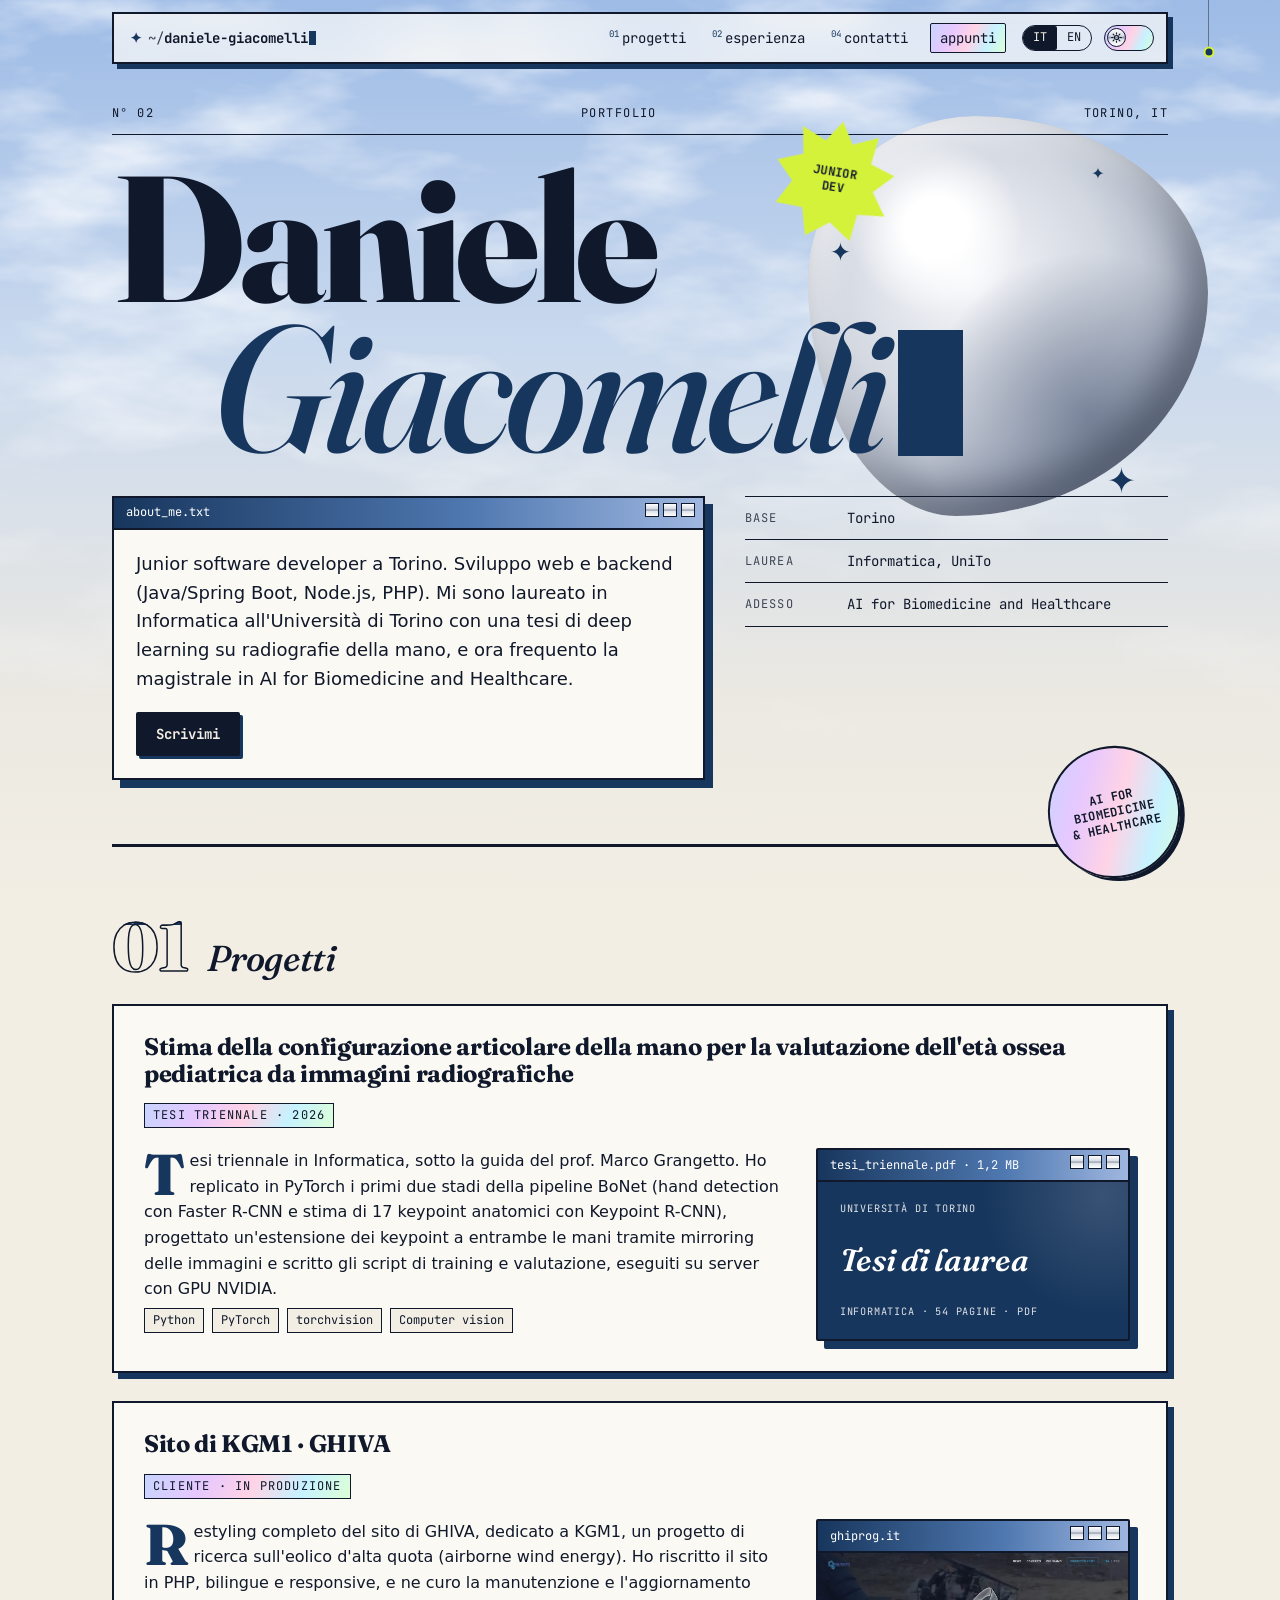
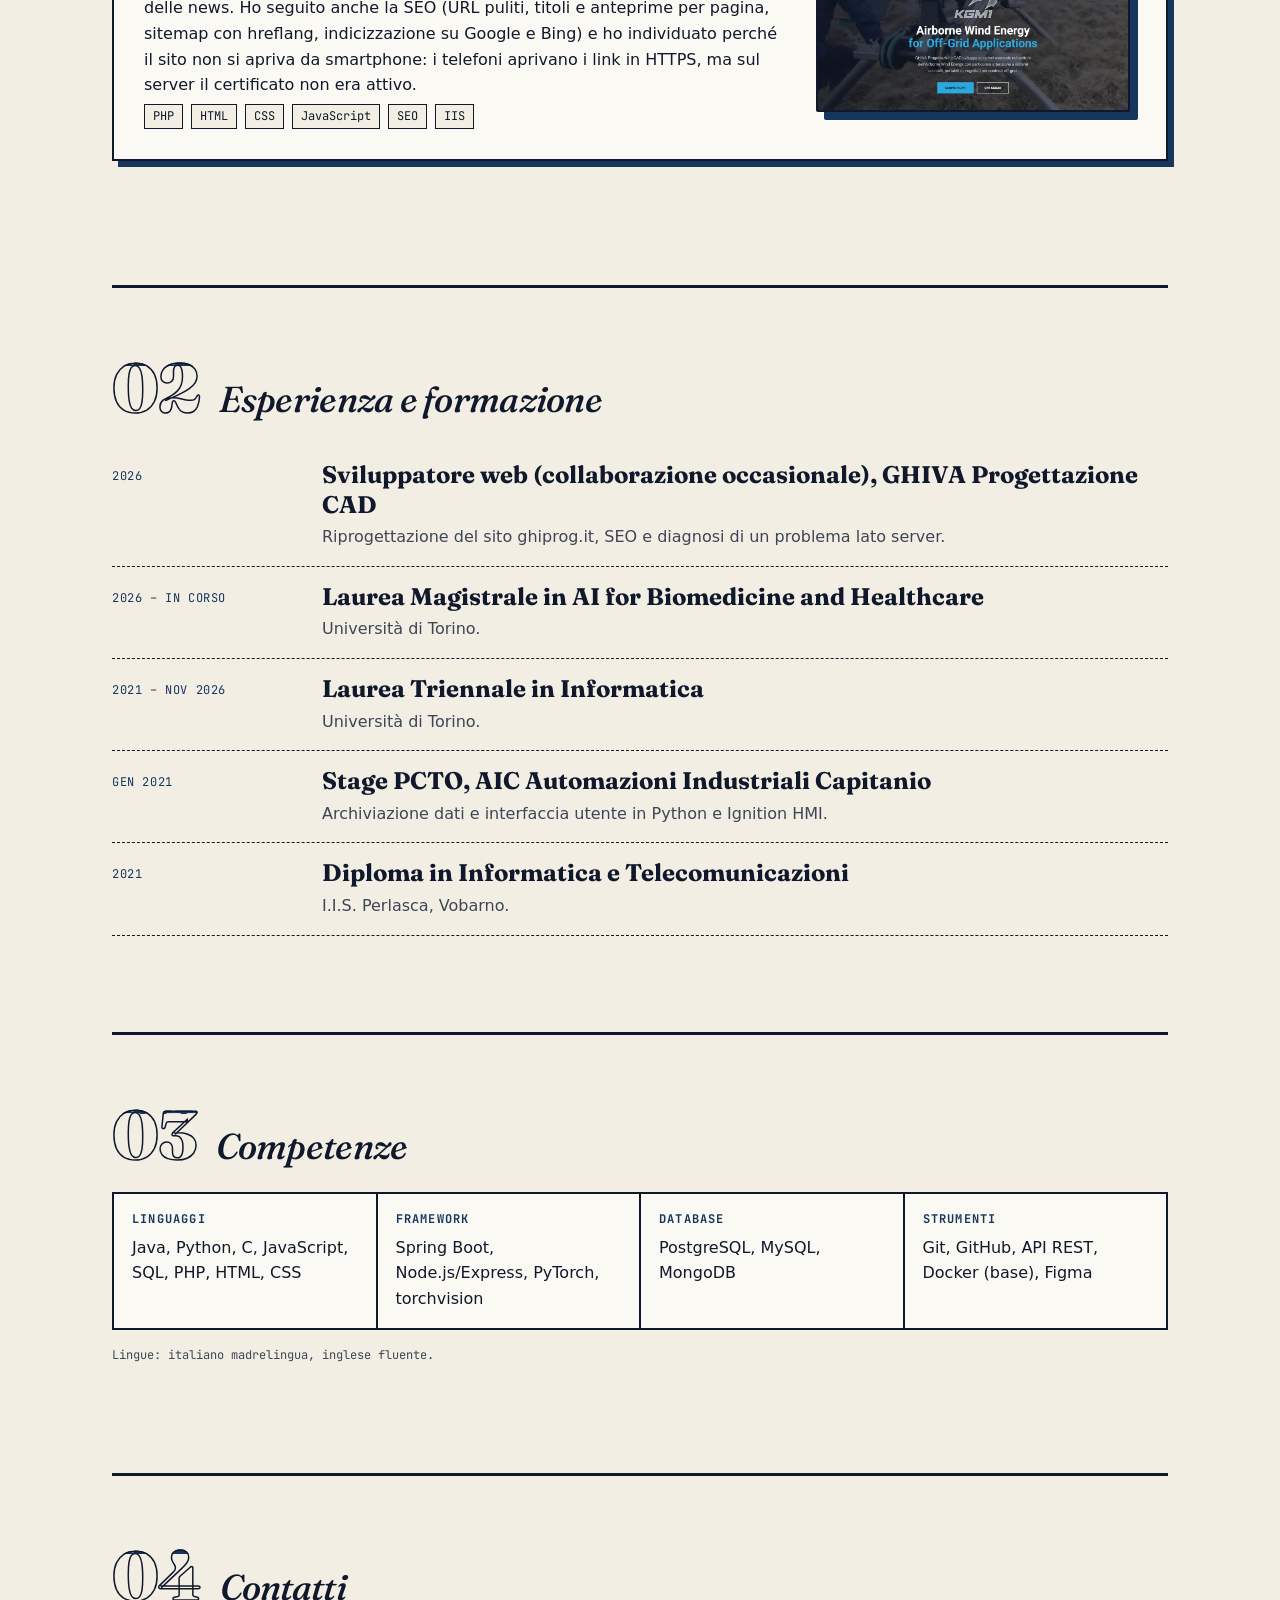
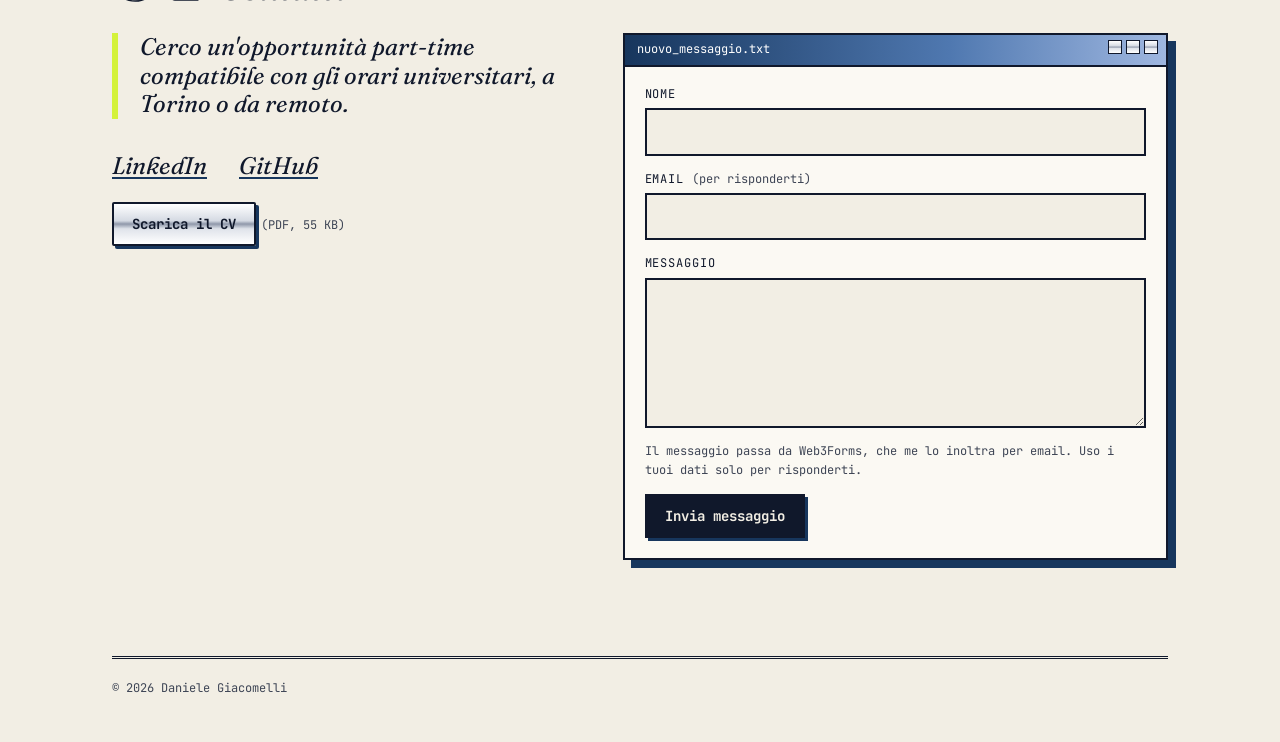
==== index.html @ 95b2bfbf "Calm the exam paper back down: one line explains the squares Drop the column headers, the count next" ====
<!DOCTYPE html>
<html lang="it">
<head>
  <meta charset="UTF-8">
  <meta name="viewport" content="width=device-width, initial-scale=1">
  <title>Daniele Giacomelli</title>
  <meta name="description" content="Portfolio di Daniele Giacomelli: junior software developer a Torino, studente di AI for Biomedicine and Healthcare all'Università di Torino.">
  <meta name="color-scheme" content="light dark">
  <script src="/tema.js?v=2026112407"></script>
  <!-- Verifica della proprietà su Google Search Console: da lasciare finché si usa Search Console -->
  <meta name="google-site-verification" content="Sz-fZYZvKG1hT5ex3x82Lrrq8qzTiOY3grnhByYHyf0">
  <link rel="canonical" href="https://daniele-giacomelli.github.io/">
  <link rel="alternate" hreflang="it" href="https://daniele-giacomelli.github.io/">
  <link rel="alternate" hreflang="en" href="https://daniele-giacomelli.github.io/en/">
  <link rel="alternate" hreflang="x-default" href="https://daniele-giacomelli.github.io/">
  <link rel="icon" href="/favicon.svg" type="image/svg+xml">

  <meta property="og:type" content="website">
  <meta property="og:locale" content="it_IT">
  <meta property="og:locale:alternate" content="en_US">
  <meta property="og:site_name" content="Daniele Giacomelli">
  <meta property="og:title" content="Daniele Giacomelli">
  <meta property="og:description" content="Junior software developer a Torino: sviluppo web e backend, magistrale in AI for Biomedicine and Healthcare.">
  <meta property="og:url" content="https://daniele-giacomelli.github.io/">
  <meta property="og:image" content="https://daniele-giacomelli.github.io/og-image.png">
  <meta property="og:image:width" content="1200">
  <meta property="og:image:height" content="630">
  <meta property="og:image:alt" content="Daniele Giacomelli: Torino, Informatica all'UniTo, AI for Biomedicine and Healthcare">
  <meta name="twitter:card" content="summary_large_image">

  <link rel="preload" href="/fonts/JetBrainsMono.woff2" as="font" type="font/woff2" crossorigin>
  <link rel="preload" href="/fonts/Fraunces.woff2" as="font" type="font/woff2" crossorigin>
  <link rel="preload" href="/fonts/Fraunces-Italic.woff2" as="font" type="font/woff2" crossorigin>
  <link rel="stylesheet" href="/style.css?v=2026112407">
</head>
<body>
  <a class="skip-link" href="#contenuto">Vai al contenuto</a>
  <header class="site-header">
    <nav aria-label="Navigazione principale">
      <a class="brand" href="/"><span class="brand-star" aria-hidden="true">✦</span><span><span class="dim">~/</span>daniele-giacomelli<span class="percorso" aria-hidden="true"></span></span></a>
      <ul class="nav-links">
        <li><a href="#progetti"><sup>01</sup>progetti</a></li>
        <li><a href="#esperienza"><sup>02</sup>esperienza</a></li>
        <li><a href="#contatti"><sup>04</sup>contatti</a></li>
        <li><a class="tab" href="/appunti/">appunti</a></li>
      </ul>
      <div class="nav-tools">
        <div class="lang-switch" role="group" aria-label="Lingua">
          <a href="/" aria-current="page" lang="it">IT</a>
          <a href="/en/" hreflang="en" lang="en" aria-label="English version">EN</a>
        </div>
        <button class="theme-toggle" type="button" aria-pressed="false"><span class="sr">Tema scuro</span><span class="knob" aria-hidden="true"></span></button>
      </div>
    </nav>
  </header>


  <main id="contenuto">
    <section class="hero cover">
      <p class="issue"><span>N° <span data-numero>01</span></span><span>Portfolio</span><span>Torino, IT</span></p>

      <div class="blob" aria-hidden="true"></div>
      <span class="spark" aria-hidden="true" style="top: 22%; right: 30%;">✦</span>
      <span class="spark" aria-hidden="true" style="top: 12%; right: 6%;">✦</span>
      <span class="spark" aria-hidden="true" style="top: 52%; right: 3%;">✦</span>
      <span class="sticker sticker-holo" aria-hidden="true">AI for<br>Biomedicine<br>&amp; Healthcare</span>
      <span class="sticker sticker-star" aria-hidden="true">junior<br>dev</span>

      <h1 class="name"><span class="first">Daniele</span><span class="last">Giacomelli<span class="caret" aria-hidden="true"><svg class="senso" viewBox="0 0 12 10"><path d="M2 9 0.5 5M6 8.5V3.5M10 9l1.5-4"/></svg></span></span></h1>

      <div class="cover-grid">
        <div class="window">
          <div class="window-bar" aria-hidden="true"><span>about_me.txt</span><span><i></i><i></i><i></i></span></div>
          <p class="lead">
            Junior software developer a Torino. Sviluppo web e backend (Java/Spring Boot,
            Node.js, PHP). Mi sono laureato in Informatica all'Università di Torino con una tesi
            di deep learning su radiografie della mano, e ora frequento la magistrale in
            AI for Biomedicine and Healthcare.
          </p>
          <p class="window-actions"><a class="btn" href="#contatti">Scrivimi</a></p>
        </div>
        <dl class="meta">
          <div><dt>base</dt><dd>Torino</dd></div>
          <div><dt>laurea</dt><dd>Informatica, UniTo</dd></div>
          <div><dt>adesso</dt><dd>AI for Biomedicine and Healthcare</dd></div>
        </dl>
      </div>
    </section>

    <section id="progetti">
      <h2>Progetti</h2>

      <article class="card progetto">
        <header class="card-head">
          <h3>Stima della configurazione articolare della mano per la valutazione dell'età ossea pediatrica da immagini radiografiche</h3>
          <p class="kicker">Tesi triennale · 2026</p>
        </header>
        <div class="card-text">
          <p class="body">
            Tesi triennale in Informatica, sotto la guida del prof. Marco Grangetto. Ho replicato in PyTorch i primi
            due stadi della pipeline BoNet (hand detection con Faster R-CNN e stima di 17 keypoint
            anatomici con Keypoint R-CNN), progettato un'estensione dei keypoint a entrambe le mani
            tramite mirroring delle immagini e scritto gli script di training e valutazione,
            eseguiti su server con GPU NVIDIA.
          </p>
          <ul class="tags" aria-label="Tecnologie">
            <li>Python</li><li>PyTorch</li><li>torchvision</li><li>Computer vision</li>
          </ul>
        </div>
        <a class="window shot" href="/tesi/Giacomelli_Daniele_tesi_triennale.pdf" target="_blank" rel="noopener" aria-label="Apri la tesi in PDF (1,2 MB) in una nuova scheda">
          <span class="window-bar" aria-hidden="true"><span>tesi_triennale.pdf · 1,2 MB</span><span><i></i><i></i><i></i></span></span>
          <span class="copertina" aria-hidden="true">
            <span class="cop-sopra">Università di Torino</span>
            <span class="cop-titolo">Tesi di laurea</span>
            <span class="cop-sotto">Informatica · 54 pagine · PDF</span>
          </span>
          <span class="azione" aria-hidden="true">Apri il PDF ↗</span>
        </a>
      </article>

      <article class="card progetto">
        <header class="card-head">
          <h3>Sito di KGM1 · GHIVA</h3>
          <p class="kicker">Cliente · in produzione</p>
        </header>
        <div class="card-text">
          <p class="body">
            Restyling completo del sito di GHIVA, dedicato a KGM1, un progetto di ricerca sull'eolico d'alta
            quota (airborne wind energy). Ho riscritto il sito in PHP, bilingue e responsive, e ne curo la
            manutenzione e l'aggiornamento delle news. Ho seguito anche la SEO (URL puliti, titoli e anteprime
            per pagina, sitemap con hreflang, indicizzazione su Google e Bing) e ho individuato perché il sito
            non si apriva da smartphone: i telefoni aprivano i link in HTTPS, ma sul server il certificato
            non era attivo.
          </p>
          <ul class="tags" aria-label="Tecnologie">
            <li>PHP</li><li>HTML</li><li>CSS</li><li>JavaScript</li><li>SEO</li><li>IIS</li>
          </ul>
        </div>
        <a class="window shot" href="https://ghiprog.it" target="_blank" rel="noopener" aria-label="Apri ghiprog.it in una nuova scheda">
          <span class="window-bar" aria-hidden="true"><span>ghiprog.it</span><span><i></i><i></i><i></i></span></span>
          <img src="/img/ghiprog.webp" width="1200" height="607" loading="lazy" decoding="async"
               alt="La home page di ghiprog.it: il progetto KGM1, «Airborne Wind Energy for Off-Grid Applications», su una foto del prototipo">
          <span class="azione" aria-hidden="true">Apri il sito ↗</span>
        </a>
      </article>
    </section>

    <section id="esperienza">
      <h2>Esperienza e formazione</h2>
      <ul class="timeline">
        <li>
          <span class="when">2026</span>
          <div>
            <strong>Sviluppatore web (collaborazione occasionale), GHIVA Progettazione CAD</strong>
            <p>Riprogettazione del sito ghiprog.it, SEO e diagnosi di un problema lato server.</p>
          </div>
        </li>
        <li>
          <span class="when">2026 – in corso</span>
          <div>
            <strong>Laurea Magistrale in AI for Biomedicine and Healthcare</strong>
            <p>Università di Torino.</p>
          </div>
        </li>
        <li>
          <span class="when">2021 – nov 2026</span>
          <div>
            <strong>Laurea Triennale in Informatica</strong>
            <p>Università di Torino.</p>
          </div>
        </li>
        <li>
          <span class="when">gen 2021</span>
          <div>
            <strong>Stage PCTO, AIC Automazioni Industriali Capitanio</strong>
            <p>Archiviazione dati e interfaccia utente in Python e Ignition HMI.</p>
          </div>
        </li>
        <li>
          <span class="when">2021</span>
          <div>
            <strong>Diploma in Informatica e Telecomunicazioni</strong>
            <p>I.I.S. Perlasca, Vobarno.</p>
          </div>
        </li>
      </ul>
    </section>

    <section id="competenze">
      <h2>Competenze</h2>
      <ul class="skills">
        <li><strong>Linguaggi</strong> Java, Python, C, JavaScript, SQL, PHP, HTML, CSS</li>
        <li><strong>Framework</strong> Spring Boot, Node.js/Express, PyTorch, torchvision</li>
        <li><strong>Database</strong> PostgreSQL, MySQL, MongoDB</li>
        <li><strong>Strumenti</strong> Git, GitHub, API REST, Docker (base), Figma</li>
      </ul>
      <p class="note">Lingue: italiano madrelingua, inglese fluente.</p>
    </section>

    <section id="contatti">
      <h2>Contatti</h2>
      <div class="contact-grid">
        <div>
          <p class="availability">
            Cerco un'opportunità part-time compatibile con gli orari universitari, a Torino o da remoto.
          </p>
          <ul class="links">
            <li><a href="https://www.linkedin.com/in/daniele-giacomelli">LinkedIn</a></li>
            <li><a href="https://github.com/daniele-giacomelli">GitHub</a></li>
            <li><a href="/CV_Daniele_Giacomelli.pdf" download>Scarica il CV</a> <span class="dim">(PDF, 55 KB)</span></li>
          </ul>
        </div>

        <!-- data-chiave: la chiave di accesso pubblica di Web3Forms (web3forms.com), pensata per stare nell'HTML -->
        <form class="window contact-form" data-chiave="1d98dc18-6049-4340-8c17-a0657fb7b2f4" novalidate aria-labelledby="modulo-titolo">
          <div class="window-bar"><span id="modulo-titolo">nuovo_messaggio.txt</span><span aria-hidden="true"><i></i><i></i><i></i></span></div>
          <div class="contact-fields">
            <div class="field">
              <label for="c-nome">Nome</label>
              <input id="c-nome" name="name" type="text" autocomplete="name" required maxlength="100" aria-describedby="c-nome-errore">
              <p class="field-error" id="c-nome-errore"></p>
            </div>
            <div class="field">
              <label for="c-email">Email <span class="dim">(per risponderti)</span></label>
              <input id="c-email" name="email" type="email" autocomplete="email" required maxlength="200" aria-describedby="c-email-errore">
              <p class="field-error" id="c-email-errore"></p>
            </div>
            <div class="field">
              <label for="c-messaggio">Messaggio</label>
              <textarea id="c-messaggio" name="message" rows="5" required minlength="10" maxlength="4000" aria-describedby="c-messaggio-errore"></textarea>
              <p class="field-error" id="c-messaggio-errore"></p>
            </div>
            <!-- Trappola per i bot: invisibile alle persone, i programmi automatici la spuntano -->
            <input class="trap" type="checkbox" name="botcheck" tabindex="-1" autocomplete="off" aria-hidden="true">
            <p class="note">Il messaggio passa da Web3Forms, che me lo inoltra per email. Uso i tuoi dati solo per risponderti.</p>
            <div class="contact-actions">
              <button class="btn" type="submit">Invia messaggio</button>
              <p class="form-status" role="status" aria-live="polite"></p>
            </div>
          </div>
        </form>
      </div>
    </section>
  </main>

  <footer class="site-footer">
    <p>© 2026 Daniele Giacomelli</p>
  </footer>

  <p class="secret" role="status" aria-live="polite" lang="en"></p>
  <div class="filo">
    <button class="ragno" type="button" aria-label="Ragnetto">
      <span class="ragno-senso" aria-hidden="true">???</span>
      <svg viewBox="0 0 28 28" aria-hidden="true">
        <g class="zampe">
          <path d="M11 12 7 6 4 9M10 13.5 4 10 1 14M10 15 4 17 1 21M11 16.5 7 22 4 26"/>
          <path d="M17 12 21 6 24 9M18 13.5 24 10 27 14M18 15 24 17 27 21M17 16.5 21 22 24 26"/>
        </g>
        <circle class="corpo" cx="14" cy="14" r="4.5"/>
      </svg>
    </button>
  </div>

  <script src="/script.js?v=2026112407"></script>
</body>
</html>
---- style.css ----
/* Font ospitati nel repo (licenze in fonts/): JetBrains Mono per i dettagli "da codice",
   Fraunces per i titoli da rivista (tratti pieni, leggibile anche in corsivo e nei titoli piccoli).
   File variabili, sottoinsieme latino */
@font-face {
  font-family: "JetBrains Mono";
  src: url("/fonts/JetBrainsMono.woff2") format("woff2");
  font-weight: 100 800;
  font-style: normal;
  font-display: swap;
}
@font-face {
  font-family: "Fraunces";
  src: url("/fonts/Fraunces.woff2") format("woff2");
  font-weight: 100 900;
  font-style: normal;
  font-display: swap;
}
@font-face {
  font-family: "Fraunces";
  src: url("/fonts/Fraunces-Italic.woff2") format("woff2");
  font-weight: 100 900;
  font-style: italic;
  font-display: swap;
}

:root {
  --bg: #f2eee4;            /* carta */
  --fg: #10182b;            /* inchiostro blu-nero */
  --muted: #3e4555;         /* almeno 4,5:1 anche sul punto più blu del cielo */
  --line: rgba(16, 24, 43, 0.18);
  --accent: #17365d;        /* lo stesso blu del CV */
  --accent-soft: color-mix(in srgb, var(--accent) 14%, transparent);
  --hot: #d4f23a;           /* lime Y2K, solo per gli evidenziatori */
  --chip: #e8e3d6;
  --card: #fbf9f3;
  --ok: #1e7a45;
  --ok-soft: #e3f1e7;
  --bad: #b3392f;
  --bad-soft: #f7e3df;
  --holo: linear-gradient(115deg, #c8d4ff, #e6c8ff 28%, #ffd3e6 52%, #c6f2ff 76%, #dcffd6);
  --chrome: linear-gradient(180deg, #ffffff 0%, #d5dae3 42%, #8f98aa 50%, #dfe3ea 62%, #ffffff 100%);
  /* Ombre piene, pulsanti principali e pulsante del CV: nel tema scuro diventano scuri (vedi sotto) */
  --ombra: var(--accent);
  /* Bordi e barre delle finestre: di giorno inchiostro e blu del CV, di notte più morbidi */
  --bordo: var(--fg);
  --barra: linear-gradient(90deg, var(--accent), #4f78b0 60%, #9fb7e0);
  --evidenziatore: color-mix(in srgb, var(--hot) 70%, transparent);
  --shadow: 6px 6px 0 var(--ombra);
  --pulsante: var(--fg);
  --su-pulsante: var(--bg);
  --oggetto: var(--chrome);
  --su-oggetto: #10182b;
  --on-holo: #10182b;       /* testo sopra olografico e lime: sempre scuro */
  --icona-sole: url("data:image/svg+xml,%3Csvg xmlns='http://www.w3.org/2000/svg' viewBox='0 0 24 24' fill='none' stroke='%23000' stroke-width='2.4' stroke-linecap='round'%3E%3Ccircle cx='12' cy='12' r='4.5'/%3E%3Cpath d='M12 1.5v3M12 19.5v3M1.5 12h3M19.5 12h3M4.6 4.6l2.1 2.1M17.3 17.3l2.1 2.1M4.6 19.4l2.1-2.1M17.3 6.7l2.1-2.1'/%3E%3C/svg%3E");
  --icona-luna: url("data:image/svg+xml,%3Csvg xmlns='http://www.w3.org/2000/svg' viewBox='0 0 24 24'%3E%3Cpath d='M20.5 14.8A8.8 8.8 0 0 1 9.2 3.5a8.8 8.8 0 1 0 11.3 11.3z'/%3E%3C/svg%3E");
  /* Cromo chiaro: il nome navy deve restare leggibile anche dove passa sopra la goccia */
  --blob-bg:
    radial-gradient(circle at 32% 28%, #ffffff 0 8%, transparent 22%),
    radial-gradient(circle at 70% 75%, #7d889e 0, transparent 40%),
    radial-gradient(circle at 40% 40%, #f6f7fa, #d3d8e1 40%, #a3acbd 70%, #75809a 95%);
  --blob-shadow: inset -18px -24px 40px rgba(16, 24, 43, 0.45), inset 14px 16px 30px rgba(255, 255, 255, 0.7);
  /* Cielo in due strati: il fondo sfumato resta fermo, sopra scorrono le nuvole.
     Le nuvole sono rumore SVG "cucibile" (stitchTiles): i riquadri da 1400px si attaccano senza taglio */
  --cielo-fondo: linear-gradient(180deg, #9dbbe6 0%, #c9d9ee 38%, #ece9e2 78%, #f2eee4 100%);
  --nuvole: url("data:image/svg+xml,%3Csvg xmlns='http://www.w3.org/2000/svg' width='1400' height='800'%3E%3Cfilter id='c' x='0' y='0' width='100%25' height='100%25' filterUnits='userSpaceOnUse'%3E%3CfeTurbulence type='fractalNoise' baseFrequency='.0045 .011' numOctaves='5' seed='7' stitchTiles='stitch'/%3E%3CfeColorMatrix values='0 0 0 0 1 0 0 0 0 1 0 0 0 0 1 2.2 0 0 0 -1.05'/%3E%3C/filter%3E%3Crect width='100%25' height='100%25' filter='url(%23c)'/%3E%3C/svg%3E") 0 0 / 1400px 800px repeat-x;
  color-scheme: light;
  --sans: system-ui, -apple-system, "Segoe UI", Roboto, sans-serif;
  --serif: "Fraunces", Georgia, "Times New Roman", serif;
  --mono: "JetBrains Mono", ui-monospace, "Cascadia Code", "SF Mono", Menlo, Consolas, monospace;
  --wide: 1120px;
  /* Scala tipografica: sei livelli, più il nome e i titoli di copertina */
  --t-1: 0.75rem;   /* 12px: etichette, date, tag, note */
  --t-2: 0.875rem;  /* 14px: menu, dettagli secondari */
  --t-3: 1rem;      /* 16px: testo */
  --t-4: 1.125rem;  /* 18px: introduzione */
  --t-5: 1.5rem;    /* 24px: titoli piccoli */
  --t-6: clamp(1.75rem, 3vw, 2.25rem); /* 28-36px: titoli di sezione e dei progetti */
}

* { box-sizing: border-box; }

html { scroll-behavior: smooth; }
@media (prefers-reduced-motion: reduce) {
  html { scroll-behavior: auto; }
}

/* Le sezioni non finiscono sotto l'header sticky quando si segue un'ancora */
section[id] { scroll-margin-top: 92px; }

body {
  margin: 0;
  background: var(--bg);
  color: var(--fg);
  font-family: var(--sans);
  line-height: 1.6;
}
/* Sfondo: un cielo fisso dietro a tutto. Il fondo sta su html, le nuvole (o le stelle) su body
   e scorrono piano da destra a sinistra; con lo spostamento di un riquadro intero il giro è continuo */
html::before,
body::before {
  content: "";
  position: fixed;
  top: 0;
  left: 0;
  height: 100%;
  pointer-events: none;
}
html::before { z-index: -2; width: 100%; background: var(--cielo-fondo); }
body::before {
  z-index: -1;
  width: calc(100% + 1400px);
  background: var(--nuvole);
  -webkit-mask-image: linear-gradient(180deg, #000 280px, transparent 780px);
  mask-image: linear-gradient(180deg, #000 280px, transparent 780px);
  animation: vento 180s linear infinite;
  will-change: transform;
}
@keyframes vento { to { transform: translateX(-1400px); } }


/* La goccia e gli adesivi possono sporgere dal bordo: niente scroll orizzontale */
html, body { overflow-x: clip; }

::selection { background: var(--hot); color: var(--on-holo); }
/* Anche le parti che il browser disegna da sé seguono la palette */
html { scrollbar-color: var(--accent) transparent; }
input, textarea { caret-color: var(--accent); }

a {
  color: inherit;
  text-decoration: underline;
  text-decoration-color: var(--accent);
  text-decoration-thickness: 1.5px;
  text-underline-offset: 3px;
  border-radius: 2px;
}

:focus-visible {
  outline: 2px solid var(--accent);
  outline-offset: 3px;
  border-radius: 3px;
}

.skip-link {
  position: absolute;
  left: 12px;
  top: -48px;
  z-index: 60;
  background: var(--card);
  border: 2px solid var(--bordo);
  padding: 8px 12px;
}
.skip-link:focus { top: 12px; }

/* ---------- Testata: una barra di vetro smerigliato sospesa sul cielo,
   con lo stesso bordo netto e l'ombra piena della finestra e delle schede ---------- */
.site-header {
  position: sticky;
  top: 12px;
  z-index: 40;
  margin: 12px 0;
  padding: 0 32px;
}

main,
.site-footer {
  max-width: var(--wide);
  margin: 0 auto;
  padding-left: 32px;
  padding-right: 32px;
}

.site-header nav {
  max-width: calc(var(--wide) - 64px);
  margin: 0 auto;
  display: flex;
  align-items: center;
  justify-content: space-between;
  gap: 16px;
  padding: 9px 12px 9px 16px;
  background: color-mix(in srgb, var(--card) 72%, transparent);
  -webkit-backdrop-filter: blur(14px) saturate(1.4);
  backdrop-filter: blur(14px) saturate(1.4);
  border: 2px solid var(--bordo);
  box-shadow: 5px 5px 0 var(--ombra);
  font-family: var(--mono);
  font-size: var(--t-2);
}

.brand { display: inline-flex; align-items: baseline; gap: 6px; font-weight: 700; text-decoration: none; white-space: nowrap; }

/* Sotto i 980px le voci del menu non stanno accanto al nome (col percorso della sezione): vanno su una seconda riga */
@media (max-width: 980px) {
  .site-header nav { flex-wrap: wrap; row-gap: 8px; }
  .nav-tools { order: 2; margin-left: auto; }
  .nav-links { order: 3; width: 100%; margin: 0; flex-wrap: wrap; }
}
.brand:hover { background: none; }
.brand-star { display: inline-block; color: var(--accent); transition: transform 0.6s; }
.brand:hover .brand-star { transform: rotate(180deg) scale(1.3); }
.dim { color: var(--muted); font-weight: 400; }
.sr { position: absolute; width: 1px; height: 1px; overflow: hidden; clip: rect(0 0 0 0); white-space: nowrap; }

/* Voci del menu come un indice: numero della sezione in apice, evidenziatore lime */
.nav-links {
  display: flex;
  align-items: center;
  gap: 6px 18px;
  margin: 0 0 0 auto;
  padding: 0;
  list-style: none;
}
.nav-links a {
  display: inline-block;
  padding: 4px 4px; /* almeno 24px di altezza: bersaglio comodo anche al tocco */
  text-decoration: none;
}
.nav-links sup { margin-right: 3px; font-size: 0.65em; color: var(--accent); }
/* Gli appunti sono un'altra area: etichetta olografica (l'olografico è il colore delle etichette) */
.nav-links a.tab {
  display: inline-block;
  padding: 3px 9px;
  border: 1.5px solid var(--bordo);
  background: var(--holo);
  color: var(--on-holo);
}

.nav-tools { display: flex; align-items: center; gap: 12px; }

/* Lingua: pillola a due posizioni */
.lang-switch { display: inline-flex; border: 1.5px solid var(--bordo); border-radius: 999px; overflow: hidden; }
.lang-switch a { padding: 4px 10px; text-decoration: none; font-size: var(--t-1); line-height: 1.3; }
.lang-switch a[aria-current] { background: var(--fg); color: var(--bg); }
/* Negli appunti la lingua si cambia sulla stessa pagina: pulsanti invece di link */
.lang-switch button { padding: 4px 10px; border: 0; color: inherit; font: inherit; font-size: var(--t-1); line-height: 1.3; cursor: pointer; }
.lang-switch button[aria-pressed="true"] { background: var(--fg); color: var(--bg); }

/* Interruttore del tema: binario olografico, manopola cromata con sole o luna */
.theme-toggle {
  position: relative;
  flex: none;
  width: 50px;
  height: 26px;
  padding: 0;
  border: 1.5px solid var(--bordo);
  border-radius: 999px;
  background: var(--holo);
  cursor: pointer;
}
.theme-toggle .knob {
  position: absolute;
  top: 2px;
  left: 2px;
  width: 19px;
  height: 19px;
  display: grid;
  place-items: center;
  border: 1.5px solid #10182b;
  border-radius: 50%;
  background: var(--chrome);
  color: #10182b;
  font-size: 11px;
  line-height: 1;
  transition: transform 0.25s;
}
/* Sole e luna disegnati in SVG (non caratteri di testo), con lo stesso tratto */
.theme-toggle .knob::after {
  content: "";
  width: 11px;
  height: 11px;
  background: #10182b;
  -webkit-mask: var(--icona-sole) center / contain no-repeat;
  mask: var(--icona-sole) center / contain no-repeat;
}
.theme-toggle[aria-pressed="true"] { background: #17365d; }
.theme-toggle[aria-pressed="true"] .knob { transform: translateX(24px); }
.theme-toggle[aria-pressed="true"] .knob::after {
  -webkit-mask-image: var(--icona-luna);
  mask-image: var(--icona-luna);
}


/* ---------- Copertina ---------- */
.hero { position: relative; padding: 72px 0 40px; }
.cover { padding-top: 28px; isolation: isolate; }

.issue {
  display: flex;
  flex-wrap: wrap;
  justify-content: space-between;
  gap: 8px 24px;
  margin: 0 0 28px;
  padding-bottom: 10px;
  border-bottom: 1px solid var(--bordo);
  font-family: var(--mono);
  font-size: var(--t-1);
  text-transform: uppercase;
  letter-spacing: 0.12em;
}

.hero h1 { margin: 0 0 32px; }
.name {
  position: relative;
  z-index: 2;
  font-family: var(--serif);
  font-optical-sizing: auto;
  font-size: clamp(3rem, 14vw, 11.5rem);
  line-height: 0.84;
  letter-spacing: -0.035em;
  font-weight: 800;
}
.name .first, .name .last { display: block; }
.name .last {
  white-space: nowrap; /* il cursore resta attaccato al nome */
  font-style: italic;
  font-weight: 500;
  padding-left: 0.55em;
  color: var(--accent);
}

/* Goccia di metallo liquido che cambia forma dietro al nome */
.blob {
  position: absolute;
  z-index: -1;
  top: 40px;
  right: -40px;
  width: min(36vw, 400px);
  aspect-ratio: 1;
  background: var(--blob-bg);
  border-radius: 42% 58% 63% 37% / 41% 44% 56% 59%;
  box-shadow: var(--blob-shadow);
  animation: liquido 14s ease-in-out infinite alternate;
}
@keyframes liquido {
  33% { border-radius: 63% 37% 45% 55% / 55% 62% 38% 45%; transform: rotate(18deg) translateY(10px); }
  66% { border-radius: 38% 62% 30% 70% / 60% 35% 65% 40%; transform: rotate(-8deg) translateY(-14px); }
  100% { border-radius: 55% 45% 58% 42% / 35% 55% 45% 65%; transform: rotate(12deg); }
}

/* Stelline: decorazione ferma */
.spark {
  position: absolute;
  z-index: 3;
  color: var(--accent);
  font-size: 1.6rem;
  line-height: 1;
}
.spark:nth-of-type(2) { font-size: 1rem; }
.spark:nth-of-type(3) { font-size: 2.2rem; }

/* Adesivi: uno olografico rotondo, uno a stella lime */
.sticker {
  position: absolute;
  z-index: 4;
  display: grid;
  place-items: center;
  text-align: center;
  font-family: var(--mono);
  font-weight: 700;
  font-size: var(--t-1);
  line-height: 1.25;
  text-transform: uppercase;
  letter-spacing: 0.04em;
  color: var(--fg);
  pointer-events: none;
}
.sticker-holo {
  width: 132px;
  height: 132px;
  border-radius: 50%;
  background: var(--holo);
  border: 2px solid var(--bordo);
  box-shadow: 4px 4px 0 var(--fg);
  transform: rotate(-12deg);
  right: -12px;
  bottom: -58px;
}
.sticker-star {
  width: 118px;
  height: 118px;
  background: var(--hot);
  clip-path: polygon(50% 0, 61% 18%, 82% 9%, 79% 32%, 100% 39%, 84% 55%, 97% 74%, 74% 76%, 71% 99%, 52% 86%, 33% 100%, 27% 77%, 4% 76%, 15% 56%, 0 40%, 21% 32%, 17% 9%, 38% 18%);
  transform: rotate(9deg);
  top: 6%;
  right: 26%;
}

/* Didascalie e finestra "about" sotto il nome */
.cover-grid {
  display: grid;
  grid-template-columns: 7fr 5fr;
  gap: 40px;
  align-items: start;
}

.meta {
  display: flex;
  flex-wrap: wrap;
  gap: 12px 40px;
  margin: 0 0 32px;
  padding: 14px 0;
  border-top: 1px solid var(--bordo);
  border-bottom: 1px solid var(--bordo);
  font-family: var(--mono);
  font-size: var(--t-2);
}
.cover .meta { flex-direction: column; gap: 0; margin: 0; padding: 0; border-bottom: 0; }
.cover .meta div { display: grid; grid-template-columns: 90px 1fr; gap: 12px; padding: 10px 0; border-bottom: 1px solid var(--bordo); }
.meta dt { color: var(--muted); font-size: var(--t-1); }
.cover .meta dt { text-transform: uppercase; letter-spacing: 0.1em; padding-top: 2px; }
.meta dd { margin: 0; }

.lead { font-size: var(--t-4); color: var(--muted); margin: 0; max-width: 62ch; }

/* Finestra di sistema anni 2000 */
.window {
  position: relative;
  z-index: 4;
  background: var(--card);
  border: 2px solid var(--bordo);
  box-shadow: 8px 8px 0 var(--ombra);
}
.window-bar {
  display: flex;
  justify-content: space-between;
  align-items: center;
  padding: 5px 8px 5px 12px;
  background: var(--barra);
  color: #fff;
  font-family: var(--mono);
  font-size: var(--t-1);
  border-bottom: 2px solid var(--bordo);
}
.window-bar i {
  display: inline-block;
  width: 14px;
  height: 14px;
  margin-left: 4px;
  background: var(--chrome);
  border: 1px solid var(--bordo);
}
.window .lead { padding: 20px 22px 4px; color: var(--fg); font-size: var(--t-4); }

/* L'azione principale del primo schermo: scrivermi */
.window-actions { margin: 0; padding: 14px 22px 22px; }
a.btn { display: inline-block; text-decoration: none; }

/* ---------- Sezioni come pagine di rivista ---------- */
main { counter-reset: sezione; }
section { padding: 72px 0; }
main > section[id] { border-top: 3px solid var(--bordo); margin-top: 24px; }
h2 {
  counter-increment: sezione;
  display: flex;
  align-items: baseline;
  gap: 18px;
  font-family: var(--serif);
  font-optical-sizing: auto;
  font-style: italic;
  font-weight: 500;
  font-size: var(--t-6);
  letter-spacing: -0.02em;
  line-height: 1;
  margin: 0 0 28px;
}
h2::before {
  content: counter(sezione, decimal-leading-zero);
  font-style: normal;
  font-weight: 800;
  font-size: 1.9em;
  line-height: 0.8;
  color: transparent;
  -webkit-text-stroke: 1.5px var(--fg);
  /* Il numero della sezione in cui si è si riempie come un liquido: sale dal basso con una cresta
     di onde che scorre, e si svuota quando si passa a un'altra sezione (classe messa da script.js) */
  --livello: 0;
  --pieno: calc(var(--livello) * 0.89em - 0.09em);
  background-image:
    radial-gradient(ellipse 50% 100% at 50% 100%, var(--accent) 96%, transparent 100%),
    linear-gradient(var(--accent), var(--accent));
  background-repeat: repeat-x, no-repeat;
  background-size: 0.3em 0.09em, 100% max(0em, var(--pieno));
  background-position-x: 0, 0;
  background-position-y: bottom var(--pieno), bottom;
  -webkit-background-clip: text;
  background-clip: text;
  transition: --livello 1.2s cubic-bezier(0.5, 0, 0.2, 1);
}
section.attuale > h2::before {
  --livello: 1;
  animation: onda 0.4s linear 3;
}
@keyframes onda { to { background-position-x: 0.3em, 0; } }
@property --livello { syntax: "<number>"; inherits: false; initial-value: 0; }

/* Il percorso della sezione dopo il nome in alto, con il cursore mentre si scrive */
.percorso { color: var(--accent); }
.percorso.scrive::after {
  content: "";
  display: inline-block;
  width: 0.5em;
  height: 1em;
  margin-left: 1px;
  vertical-align: -0.15em;
  background: currentColor;
}

/* Progetti come articoli */
.card {
  position: relative;
  padding: 28px 30px 24px;
  margin: 0 0 36px;
  background: var(--card);
  border: 2px solid var(--bordo);
  box-shadow: var(--shadow);
}
.kicker {
  display: inline-block;
  margin: 0 0 14px;
  padding: 2px 8px;
  background: var(--holo);
  border: 1px solid var(--bordo);
  font-family: var(--mono);
  font-size: var(--t-1);
  text-transform: uppercase;
  letter-spacing: 0.1em;
}
.card h3 {
  margin: 0 0 10px;
  font-family: var(--serif);
  font-optical-sizing: auto;
  font-size: var(--t-5);
  font-weight: 700;
  line-height: 1.1;
  letter-spacing: -0.015em;
}
.card p { margin: 6px 0; }
/* Una colonna sola: i paragrafi sono brevi e spezzarli in due fa saltare la lettura a metà frase */
.card .body { max-width: 68ch; }

/* Ogni progetto: titolo ed etichetta a tutta larghezza, sotto la descrizione a sinistra
   e l'anteprima a destra, sempre della stessa misura. Testo e anteprima partono dalla stessa riga:
   centrati, con una descrizione corta il testo si staccherebbe dall'etichetta */
.card.progetto {
  display: grid;
  grid-template-columns: minmax(0, 1fr) 320px;
  grid-template-areas: "testa testa" "testo anteprima";
  column-gap: 36px;
  align-items: start;
  margin-bottom: 28px;
}
.progetto .card-head { grid-area: testa; margin-bottom: 8px; }
.progetto .card-text { grid-area: testo; }
.progetto .window.shot { grid-area: anteprima; margin: 6px 6px 6px 0; }
.progetto .tags { margin-top: 4px; }
.window.shot {
  position: relative;
  display: block;
  margin-top: 4px;
  text-decoration: none;
}
.window.shot img, .copertina { display: block; width: 100%; height: auto; aspect-ratio: 1200 / 607; }

/* Copertina della tesi disegnata: blu del CV, titolo in Fraunces. Le misure seguono la larghezza della finestra */
.window.shot { container-type: inline-size; }
.copertina {
  display: flex;
  flex-direction: column;
  justify-content: space-between;
  gap: 3cqi;
  padding: 6cqi 7cqi;
  background:
    radial-gradient(circle at 92% 8%, rgb(255 255 255 / 0.14), transparent 38%),
    #17365d;
  color: #fff;
}
.copertina .cop-sopra, .copertina .cop-sotto {
  font-family: var(--mono);
  font-size: max(9px, 3.3cqi);
  letter-spacing: 0.08em;
  text-transform: uppercase;
  opacity: 0.85;
}
.copertina .cop-titolo {
  font-family: var(--serif);
  font-optical-sizing: auto;
  font-size: 10cqi;
  font-style: italic;
  font-weight: 600;
  line-height: 1;
  letter-spacing: -0.01em;
}

/* Cosa succede cliccando l'anteprima: compare al passaggio del mouse o col Tab.
   Sugli schermi touch, dove il passaggio non c'è, resta sempre visibile */
.azione {
  position: absolute;
  right: -12px;
  bottom: -14px;
  z-index: 1;
  padding: 3px 9px;
  background: var(--holo);
  color: var(--on-holo);
  border: 1.5px solid var(--bordo);
  box-shadow: 3px 3px 0 var(--fg);
  font-family: var(--mono);
  font-size: var(--t-1);
  font-weight: 700;
  opacity: 0;
  transform: translateY(4px);
  transition: opacity 0.15s, transform 0.15s;
  pointer-events: none;
}
.window.shot:hover .azione,
.window.shot:focus-visible .azione { opacity: 1; transform: none; }
@media (hover: none) {
  .azione { opacity: 1; transform: none; }
}



.card .body::first-letter {
  float: left;
  margin: 0.06em 0.08em 0 0;
  font-family: var(--serif);
  font-weight: 800;
  font-size: 3.6em;
  line-height: 0.8;
  color: var(--accent);
}

/* Tecnologie come adesivi */
.tags {
  display: flex;
  flex-wrap: wrap;
  gap: 8px;
  list-style: none;
  margin: 16px 0 6px;
  padding: 0;
}
.tags li {
  font-family: var(--mono);
  font-size: var(--t-1);
  background: var(--bg);
  border: 1.5px solid var(--bordo);
  padding: 2px 8px;
}

/* Esperienza come indice di rivista */
.timeline { list-style: none; padding: 0; margin: 0; }
.timeline li {
  display: grid;
  grid-template-columns: 190px 1fr;
  gap: 20px;
  padding: 16px 0;
  border-bottom: 1px dashed var(--fg);
}
.timeline .when {
  font-family: var(--mono);
  color: var(--accent);
  font-size: var(--t-1);
  text-transform: uppercase;
  letter-spacing: 0.05em;
  padding-top: 6px;
}
.timeline strong { font-family: var(--serif); font-optical-sizing: auto; font-size: var(--t-5); line-height: 1.2; }
.timeline p { margin: 4px 0 0; color: var(--muted); }

/* Competenze come annunci */
.skills {
  list-style: none;
  padding: 0;
  margin: 8px 0 16px;
  display: grid;
  grid-template-columns: repeat(auto-fit, minmax(240px, 1fr));
  border-top: 2px solid var(--bordo);
  border-left: 2px solid var(--bordo);
}
.skills li {
  padding: 16px 18px;
  border-right: 2px solid var(--bordo);
  border-bottom: 2px solid var(--bordo);
  background: var(--card);
}
.skills strong {
  display: block;
  margin-bottom: 6px;
  font-family: var(--mono);
  font-size: var(--t-1);
  text-transform: uppercase;
  letter-spacing: 0.1em;
  color: var(--accent);
  font-weight: 700;
}
.note { font-family: var(--mono); font-size: var(--t-1); color: var(--muted); }

/* Contatti: citazione in evidenza e link grandi */
.availability {
  margin: 0 0 28px;
  padding-left: 22px;
  border-left: 6px solid var(--hot);
  font-family: var(--serif);
  font-optical-sizing: auto;
  font-style: italic;
  font-size: var(--t-5);
  line-height: 1.2;
  max-width: 30ch;
}

.links { list-style: none; padding: 0; margin: 16px 0 0; display: flex; flex-wrap: wrap; align-items: center; gap: 16px 32px; }
.links a { font-family: var(--serif); font-style: italic; font-size: var(--t-5); }
.links .dim { font-family: var(--mono); font-size: var(--t-1); }
/* Il CV è un pulsante secondario: stesso rettangolo dei pulsanti, in cromo (il cromo è il colore degli oggetti) */
.links a[download] {
  display: inline-block;
  padding: 9px 18px;
  background: var(--oggetto);
  border: 2px solid var(--bordo);
  font-family: var(--mono);
  font-style: normal;
  font-size: var(--t-2);
  font-weight: 700;
  text-decoration: none;
  color: var(--su-oggetto);
}

/* ---------- Contatti: a sinistra disponibilità e link, a destra il modulo come finestra ---------- */
.contact-grid {
  display: grid;
  grid-template-columns: 5fr 6fr;
  gap: 40px 56px;
  align-items: start;
}
.contact-fields { display: grid; gap: 14px; padding: 18px 20px 20px; }
.field { display: grid; gap: 4px; }
.field label {
  font-family: var(--mono);
  font-size: var(--t-1);
  text-transform: uppercase;
  letter-spacing: 0.08em;
}
.field label .dim { text-transform: none; letter-spacing: 0; }
.field input,
.field textarea {
  width: 100%;
  padding: 9px 11px;
  font: inherit;
  color: var(--fg);
  background: var(--bg);
  border: 2px solid var(--bordo);
  border-radius: 0;
  transition: box-shadow 0.15s;
}
.field textarea { resize: vertical; min-height: 120px; }
.field input:focus-visible,
.field textarea:focus-visible { outline: none; box-shadow: 4px 4px 0 var(--ombra); }
.field [aria-invalid="true"] { border-color: var(--bad); box-shadow: 4px 4px 0 var(--bad); }
.field-error { margin: 0; min-height: 0; font-size: var(--t-2); color: var(--bad); }
.field-error:empty { display: none; }
.trap { position: absolute; left: -9999px; width: 1px; height: 1px; opacity: 0; }
.contact-fields .note { margin: 0; }
.contact-actions { display: flex; flex-wrap: wrap; align-items: center; gap: 10px 16px; }
.contact-actions .btn { min-height: 44px; }
.btn:disabled { cursor: progress; }
.form-status { margin: 0; font-weight: 600; }
.form-status[data-tipo="ok"] { color: var(--ok); }
.form-status[data-tipo="errore"] { color: var(--bad); }

.site-footer {
  font-family: var(--mono);
  color: var(--muted);
  font-size: var(--t-1);
  padding-bottom: 40px;
  margin-top: 24px;
}
/* La doppia riga resta allineata al testo, non al bordo con il padding */
.site-footer::before { content: ""; display: block; border-top: 3px double var(--fg); margin-bottom: 20px; }
.site-footer p { margin: 0 0 4px; }

/* ---------- Cursore, senso di ragno, filo, messaggio segreto ---------- */
.caret {
  position: relative;
  display: inline-block;
  width: 0.36em;
  height: 0.7em;
  margin-left: 0.08em;
  vertical-align: -0.02em;
  cursor: pointer;
}
/* Il blocco lampeggia; il "senso di ragno" sopra no */
.caret::before {
  content: "";
  position: absolute;
  inset: 0;
  background: var(--accent);
  animation: blink 1.1s steps(1) infinite;
}
@keyframes blink { 50% { opacity: 0; } }

/* Cliccato, il cursore diventa una chiave */
.caret.chiave::before {
  -webkit-mask: url("data:image/svg+xml,%3Csvg xmlns='http://www.w3.org/2000/svg' viewBox='0 0 10 20'%3E%3Cpath fill-rule='evenodd' d='M5 .5a3.5 3.5 0 1 1 0 7 3.5 3.5 0 1 1 0-7zm0 2a1.5 1.5 0 1 0 0 3 1.5 1.5 0 1 0 0-3z'/%3E%3Cpath d='M4 7h2v12.5H4zM6 14h3v1.6H6zM6 17h2.2v1.6H6z'/%3E%3C/svg%3E") center / contain no-repeat;
  mask: url("data:image/svg+xml,%3Csvg xmlns='http://www.w3.org/2000/svg' viewBox='0 0 10 20'%3E%3Cpath fill-rule='evenodd' d='M5 .5a3.5 3.5 0 1 1 0 7 3.5 3.5 0 1 1 0-7zm0 2a1.5 1.5 0 1 0 0 3 1.5 1.5 0 1 0 0-3z'/%3E%3Cpath d='M4 7h2v12.5H4zM6 14h3v1.6H6zM6 17h2.2v1.6H6z'/%3E%3C/svg%3E") center / contain no-repeat;
  animation: none;
}

/* "Senso di ragno": tre trattini che vibrano sopra il cursore quando si passa sul nome */
.senso {
  position: absolute;
  left: 0;
  bottom: 100%;
  width: 0.36em;
  height: 0.3em;
  margin-bottom: 0.05em;
  fill: none;
  stroke: var(--accent);
  stroke-width: 1.4;
  stroke-linecap: round;
  opacity: 0;
  transition: opacity 0.15s;
}
.hero h1:hover .senso {
  opacity: 1;
  animation: vibra 0.12s linear 4 alternate;
}
@keyframes vibra { to { transform: translateX(1.5px); } }

/* Il filo: scende dall'alto a lato della pagina man mano che si scorre */
.filo {
  position: fixed;
  z-index: 45;
  top: 0;
  left: calc(50% + var(--wide) / 2 + 8px);
  width: 1px;
  height: calc(48px + var(--avanzamento, 0) * (100vh - 96px));
  background: color-mix(in srgb, var(--fg) 45%, transparent);
  pointer-events: none;
}
/* Il ragnetto in fondo al filo. Avvicinandosi col mouse gli spunta il senso di ragno (???);
   cliccato tira fuori le zampe, diventa rosso e dice la sua frase, poi torna com'era */
.ragno {
  position: absolute;
  left: -13.5px;
  bottom: -18px;
  width: 28px;
  height: 28px;
  padding: 0;
  background: none;
  border: 0;
  cursor: pointer;
  pointer-events: auto;
}
.ragno svg { display: block; width: 100%; height: 100%; overflow: visible; }
.ragno .corpo {
  fill: var(--accent);
  stroke: var(--hot);
  stroke-width: 2;
  transition: fill 0.2s, stroke 0.2s;
}
.ragno .zampe {
  fill: none;
  stroke: var(--fg);
  stroke-width: 1.3;
  stroke-linecap: round;
  stroke-linejoin: round;
  transform-origin: 14px 14px;
  transform: scale(0.2);
  opacity: 0;
  transition: transform 0.25s cubic-bezier(0.3, 1.6, 0.5, 1), opacity 0.15s;
}
.ragno-senso {
  position: absolute;
  left: 50%;
  bottom: 100%;
  margin-bottom: 2px;
  font-family: var(--mono);
  font-size: var(--t-1);
  font-weight: 700;
  color: var(--accent);
  white-space: nowrap;
  opacity: 0;
  transform: translateX(-50%);
  transition: opacity 0.15s;
}
.ragno.vicino .ragno-senso,
.ragno:focus-visible .ragno-senso {
  opacity: 1;
  animation: vibra-senso 0.12s linear 4 alternate;
}
@keyframes vibra-senso { to { transform: translateX(calc(-50% + 1.5px)); } }
.ragno.attivo .corpo { fill: #d3202f; stroke: var(--accent); }
.ragno.attivo .zampe { transform: none; opacity: 1; }
.ragno.attivo .ragno-senso { opacity: 0; }
@media (max-width: 1200px) {
  .filo { display: none; }
}

/* Messaggio che appare quando il cursore diventa una chiave */
.secret {
  position: fixed;
  left: 50%;
  bottom: 24px;
  z-index: 55;
  max-width: calc(100% - 32px);
  margin: 0;
  padding: 12px 18px;
  background: var(--pulsante);
  color: var(--su-pulsante);
  border: 2px solid var(--pulsante);
  box-shadow: 4px 4px 0 var(--hot);
  font-family: var(--mono);
  font-size: var(--t-2);
  opacity: 0;
  pointer-events: none;
  transform: translate(-50%, 12px);
  transition: opacity 0.3s, transform 0.3s;
}
.secret.visibile { opacity: 1; transform: translate(-50%, 0); }

/* ---------- Appunti: elenco degli esami e dei moduli ---------- */
.hero .page-title {
  font-family: var(--serif);
  font-optical-sizing: auto;
  font-size: clamp(2.4rem, 6vw, 4.2rem);
  font-weight: 800;
  letter-spacing: -0.03em;
  line-height: 1;
  margin: 0 0 16px;
}
.exam { padding: 18px 0; border-bottom: 1px dashed var(--fg); }
.exam h3 { margin: 0 0 10px; font-family: var(--serif); font-size: var(--t-5); }
.exam .code { font-family: var(--mono); font-size: var(--t-1); color: var(--accent); font-weight: 400; margin-right: 10px; }
.modules { list-style: none; margin: 0; padding: 0; }
.modules li { display: grid; grid-template-columns: 28px 1fr auto; gap: 8px; padding: 5px 0; align-items: baseline; }
.modules .letter, .modules .status { font-family: var(--mono); font-size: var(--t-1); color: var(--muted); }
.modules .empty { color: var(--muted); }

/* ---------- Quiz ---------- */
.check { display: flex; gap: 8px; align-items: center; margin: 6px 0; cursor: pointer; }
.check input { accent-color: var(--accent); }

.btn {
  font-family: var(--mono);
  font-size: var(--t-2);
  font-weight: 700;
  background: var(--pulsante);
  color: var(--su-pulsante);
  border: 2px solid var(--pulsante);
  padding: 9px 18px;
  cursor: pointer;
}
.btn.ghost { background: var(--card); color: var(--fg); --h: 0px; }
.btn:disabled { opacity: 0.35; cursor: default; }
.link { background: none; border: 0; padding: 0; font: inherit; color: inherit; text-decoration: underline; text-decoration-color: var(--accent); text-underline-offset: 3px; cursor: pointer; }
.quiz-actions { display: flex; flex-wrap: wrap; gap: 12px; margin: 24px 0 0; }

.quiz-q { font-family: var(--serif); font-optical-sizing: auto; font-size: var(--t-5); font-weight: 600; line-height: 1.3; margin: 0 0 16px; }
.quiz-q:focus { outline: none; }
.ans {
  display: flex;
  gap: 12px;
  align-items: baseline;
  width: 100%;
  text-align: left;
  background: var(--card);
  border: 2px solid var(--bordo);
  padding: 11px 14px;
  margin: 10px 0;
  font: inherit;
  color: inherit;
  cursor: pointer;
}
.ans .l { flex: none; font-family: var(--mono); font-size: var(--t-1); color: var(--muted); }
.ans.sel { background: var(--holo); }
.ans.ok { border-color: var(--ok); background: var(--ok-soft); --ombra-blocco: var(--ok); --h: 4px; }
.ans.bad { border-color: var(--bad); background: var(--bad-soft); --ombra-blocco: var(--bad); --h: 4px; }
.ans:disabled { cursor: default; }
.quiz-fb { min-height: 1.6em; margin: 10px 0 0; font-weight: 600; }
.quiz-fb.ok, .quiz-rev .ok { color: var(--ok); }
.quiz-fb.bad, .quiz-rev .bad { color: var(--bad); }
.quiz-nav { display: flex; justify-content: space-between; gap: 10px; margin-top: 18px; }
.quiz-score { font-family: var(--serif); font-size: 4.5rem; font-weight: 800; letter-spacing: -0.04em; line-height: 1; margin: 8px 0; }
.quiz-score:focus { outline: none; }
.quiz-rev { padding: 12px 0; border-bottom: 1px dashed var(--fg); }
.quiz-rev p { margin: 0 0 4px; }



/* Simula un test: chiuso finché non serve */
.quiz-test { margin: 36px 0 0; border-top: 1.5px solid var(--bordo); border-bottom: 1.5px solid var(--bordo); }
.quiz-test summary { padding: 14px 0; cursor: pointer; font-family: var(--serif); font-size: var(--t-4); font-weight: 600; list-style: none; }
.quiz-test summary::-webkit-details-marker { display: none; }
.quiz-test summary::after { content: "+"; float: right; font-family: var(--mono); color: var(--accent); }
.quiz-test[open] summary::after { content: "−"; }
.quiz-test-corpo { padding: 0 0 20px; display: grid; gap: 12px; justify-items: start; }
.quiz-test-corpo .quiz-actions { margin: 4px 0 0; }
.quiz-test-nota { margin: 0; font-size: var(--t-2); color: var(--muted); }
/* Scelte del test e della modalità: una sola attiva per gruppo */
.seg { display: flex; flex-wrap: wrap; gap: 6px; }
.seg button { padding: 6px 12px; background: var(--card); border: 1.5px solid var(--bordo); font: inherit; font-size: var(--t-2); color: inherit; cursor: pointer; }
.seg button span { color: var(--muted); margin-left: 4px; }
.seg button[aria-pressed="true"] { background: var(--fg); border-color: var(--fg); color: var(--bg); }
.seg button[aria-pressed="true"] span { color: inherit; opacity: 0.75; }
.seg button:not([aria-pressed="true"]):hover { background: color-mix(in srgb, var(--accent) 10%, var(--card)); }
.quiz-azzera { margin: 28px 0 0; font-size: var(--t-2); color: var(--muted); }

/* ---------- Pagina 404 ---------- */
.not-found { padding: 80px 0 40px; }
.not-found h1 {
  font-family: var(--serif);
  font-style: italic;
  font-size: clamp(5rem, 22vw, 13rem);
  font-weight: 800;
  letter-spacing: -0.05em;
  line-height: 0.85;
  margin: 0 0 20px;
  color: var(--accent);
}
.not-found .caret { margin-left: 0.2em; }
.not-found .links { margin-top: 24px; }
.not-found .links a { font-family: var(--mono); font-style: normal; font-size: 1rem; }

/* ---------- Movimento ridotto ---------- */
@media (prefers-reduced-motion: reduce) {
  .caret::before,
  .hero h1:hover .senso,
  .ragno.vicino .ragno-senso,
  .ragno:focus-visible .ragno-senso,
  section.attuale > h2::before,
  .blob,
  .spark,
  body::before { animation: none; }
  .theme-toggle .knob, .brand-star, .azione, .ragno .zampe, h2::before { transition: none; }
}

/* ---------- Schermi stretti ---------- */
@media (max-width: 860px) {
  .cover-grid { grid-template-columns: 1fr; gap: 28px; }
  .contact-grid { grid-template-columns: 1fr; }
  .card.progetto { grid-template-columns: minmax(0, 1fr) 260px; column-gap: 24px; }
  .blob { width: 56vw; right: -18vw; top: 70px; }
  .sticker-holo { width: 104px; height: 104px; font-size: 0.6rem; }
  .sticker-star { width: 92px; height: 92px; font-size: 0.62rem; }
}

@media (max-width: 560px) {
  main,
  .site-footer { padding-left: 16px; padding-right: 16px; }
  .site-header { top: 8px; margin: 8px 0; padding: 0 10px; }
  /* Su telefono il percorso farebbe andare a capo i pulsanti e l'intestazione cambierebbe altezza scorrendo */
  .percorso { display: none; }
  .hero { padding-top: 48px; }
  section { padding: 48px 0; }
  /* Il titolo ufficiale della tesi è lungo: su telefono scende a 18px per restare compatto */
  .card h3, .availability { font-size: var(--t-4); }
  .cover { padding-top: 20px; }
  .issue { font-size: var(--t-1); }
  .sticker-star { width: 74px; height: 74px; font-size: 0.55rem; top: 34px; right: -4px; }
  .sticker-holo { right: -4px; bottom: -48px; }
  .name .last { padding-left: 0.25em; }
  .window { box-shadow: 5px 5px 0 var(--ombra); }
  .card { padding: 22px 18px 18px; box-shadow: 4px 4px 0 var(--ombra); }
  /* Su telefono: titolo, anteprima, poi il testo */
  .card.progetto { grid-template-columns: 1fr; grid-template-areas: "testa" "anteprima" "testo"; row-gap: 18px; }
  .timeline li { grid-template-columns: 1fr; gap: 2px; }
  /* Riga 1: nome e strumenti; riga 2: le voci del menu */
  .site-header nav { flex-wrap: wrap; row-gap: 8px; padding: 8px 10px; box-shadow: 4px 4px 0 var(--ombra); }
  .nav-tools { order: 2; margin-left: auto; }
  .nav-links { order: 3; width: 100%; margin: 0; flex-wrap: wrap; gap: 6px 10px; font-size: var(--t-1); }
  section[id] { scroll-margin-top: 124px; }
  .meta { gap: 10px 28px; }
  .links a { font-size: var(--t-5); }
}

/* Testo sopra superfici olografiche o lime: scuro anche nel tema scuro.
   Sta in fondo perché deve vincere sui colori delle regole sopra */
.kicker,
.ans.sel, .ans.sel .l, .sticker { color: var(--on-holo); }

/* ---------- Tema scuro: rivista stampata su carta blu notte ----------
   Vale quando lo chiede il sistema (salvo scelta "chiaro" con l'interruttore)
   oppure quando lo si sceglie a mano. I valori sono gli stessi nei due blocchi. */
@media (prefers-color-scheme: dark) {
  :root:not([data-theme="light"]) {
    --bg: #0c1120;
    /* Testo un filo meno bianco: resta oltre 13:1 sul fondo ma abbaglia meno */
    --fg: #d3d9e6;
    --muted: #a1a9bb;
    --line: rgba(236, 239, 246, 0.2);
    /* Il navy su fondo scuro non si leggerebbe: stessa tinta, più chiara */
    --accent: #90b4e6;
    --chip: #18203a;
    --card: #131a30;
    --ombra: #2c4c80;
    --bordo: #5a6a90;
    --barra: linear-gradient(90deg, #1d3a66, #2b4f86 60%, #3b5f96);
    /* Di notte il lime sotto il testo chiaro non si leggerebbe: evidenziatore blu */
    --evidenziatore: #2c4c80;
    --pulsante: #24467a;
    --su-pulsante: #d3d9e6;
    --oggetto: linear-gradient(180deg, #33415f 0%, #1c2540 46%, #141b2f 52%, #26304d 100%);
    --su-oggetto: #d3d9e6;
    --ok: #6fcf92;
    --ok-soft: #16301f;
    --bad: #f08a80;
    --bad-soft: #3a1c19;
    /* Goccia color grafite, così il nome azzurro resta leggibile sopra */
    --blob-bg:
      radial-gradient(circle at 32% 28%, #9aa6bf 0 6%, transparent 20%),
      radial-gradient(circle at 40% 40%, #3a4560, #1d2640 45%, #0f1528 80%);
    --blob-shadow: inset -18px -24px 40px rgba(0, 0, 0, 0.5), inset 10px 12px 24px rgba(160, 180, 220, 0.35);
    /* Di notte il cielo diventa stellato; le misure dei riquadri dividono 1400px, così lo scorrimento non scatta */
    --cielo-fondo: linear-gradient(180deg, #03060f 0%, #0a1226 45%, #0c1120 100%);
    --nuvole:
      radial-gradient(1px 1px at 20px 30px, #fff, transparent) 0 0 / 175px 170px,
      radial-gradient(1.5px 1.5px at 120px 90px, #dfe8ff, transparent) 0 0 / 280px 230px,
      radial-gradient(1px 1px at 70px 150px, #fff8, transparent) 0 0 / 140px 200px,
      radial-gradient(2px 2px at 200px 40px, #fff, transparent) 0 0 / 350px 380px;
    color-scheme: dark;
  }
}
:root[data-theme="dark"] {
  --bg: #0c1120;
  /* Testo un filo meno bianco: resta oltre 13:1 sul fondo ma abbaglia meno */
  --fg: #d3d9e6;
  --muted: #a1a9bb;
  --line: rgba(236, 239, 246, 0.2);
  --accent: #90b4e6;
  --chip: #18203a;
  --card: #131a30;
  --ombra: #2c4c80;
  --bordo: #5a6a90;
  --barra: linear-gradient(90deg, #1d3a66, #2b4f86 60%, #3b5f96);
  /* Di notte il lime sotto il testo chiaro non si leggerebbe: evidenziatore blu */
  --evidenziatore: #2c4c80;
  --pulsante: #24467a;
  --su-pulsante: #d3d9e6;
  --oggetto: linear-gradient(180deg, #33415f 0%, #1c2540 46%, #141b2f 52%, #26304d 100%);
  --su-oggetto: #d3d9e6;
  --ok: #6fcf92;
  --ok-soft: #16301f;
  --bad: #f08a80;
  --bad-soft: #3a1c19;
  --blob-bg:
    radial-gradient(circle at 32% 28%, #9aa6bf 0 6%, transparent 20%),
    radial-gradient(circle at 40% 40%, #3a4560, #1d2640 45%, #0f1528 80%);
  --blob-shadow: inset -18px -24px 40px rgba(0, 0, 0, 0.5), inset 10px 12px 24px rgba(160, 180, 220, 0.35);
  /* Di notte il cielo diventa stellato; le misure dei riquadri dividono 1400px, così lo scorrimento non scatta */
  --cielo-fondo: linear-gradient(180deg, #03060f 0%, #0a1226 45%, #0c1120 100%);
  --nuvole:
    radial-gradient(1px 1px at 20px 30px, #fff, transparent) 0 0 / 175px 170px,
    radial-gradient(1.5px 1.5px at 120px 90px, #dfe8ff, transparent) 0 0 / 280px 230px,
    radial-gradient(1px 1px at 70px 150px, #fff8, transparent) 0 0 / 140px 200px,
    radial-gradient(2px 2px at 200px 40px, #fff, transparent) 0 0 / 350px 380px;
  color-scheme: dark;
}


/* ---------- Interazioni: due soli gesti per tutto il sito e gli appunti ----------
   1. Blocchi (pulsanti, CV, anteprime, scelte e risposte del quiz, scheda degli appunti): poggiano sulla
      loro ombra; al passaggio si sollevano di 2px, al clic affondano di al massimo 3px (i blocchi alti
      non arrivano a terra) e tornano su con un rimbalzo leggero. Su touch il passaggio non c'è: resta la pressione.
   2. Testo (link, voci del menu, lingua, "Esci"): l'evidenziatore si stende da sinistra a destra. */
.btn, .links a[download], .window.shot, .ans, .nav-links a.tab {
  --molla: cubic-bezier(0.34, 1.3, 0.64, 1);
  --affondo: clamp(1px, var(--h), 3px);
  box-shadow: var(--h) var(--h) 0 var(--ombra-blocco, var(--ombra));
  transition: transform 0.28s var(--molla), box-shadow 0.28s var(--molla), background-color 0.15s;
}
.btn, .links a[download] { --h: 3px; }
.window.shot { --h: 8px; }
.ans, .nav-links a.tab { --h: 0px; }
@media (max-width: 560px) { .window.shot { --h: 5px; } }
@media (hover: hover) {
  :is(.btn, .links a[download], .window.shot, .ans, .nav-links a.tab):hover:not(:disabled) {
    transform: translate(-2px, -2px);
    box-shadow: calc(var(--h) + 2px) calc(var(--h) + 2px) 0 var(--ombra-blocco, var(--ombra));
  }
}
:is(.btn, .links a[download], .window.shot, .ans, .nav-links a.tab):focus-visible {
  transform: translate(-2px, -2px);
  box-shadow: calc(var(--h) + 2px) calc(var(--h) + 2px) 0 var(--ombra-blocco, var(--ombra));
}
:is(.btn, .links a[download], .window.shot, .ans, .nav-links a.tab):active:not(:disabled) {
  transform: translate(var(--affondo), var(--affondo));
  box-shadow: max(0px, var(--h) - var(--affondo)) max(0px, var(--h) - var(--affondo)) 0 var(--ombra-blocco, var(--ombra));
  transition: transform 0.1s ease-out, box-shadow 0.1s ease-out;
}

a:not([class]):not([download]), .lang-switch a, .lang-switch button, .link {
  background-image: linear-gradient(var(--evidenziatore), var(--evidenziatore));
  background-repeat: no-repeat;
  background-position: left center;
  background-size: 0% 100%;
  transition: background-size 0.25s cubic-bezier(0.2, 0.7, 0.2, 1);
}
:is(a:not([class]):not([download]), .lang-switch a, .lang-switch button, .link):is(:hover, :focus-visible),
.nav-links a[aria-current] { background-size: 100% 100%; }
/* Sotto l'evidenziatore il testo torna a pieno colore: un link grigio sul blu notturno non si leggerebbe */
:is(a:not([class]):not([download]), .lang-switch a, .lang-switch button:not([aria-pressed="true"]), .link):is(:hover, :focus-visible) { color: var(--fg); }

/* L'interruttore del tema: la manopola scorre con la stessa molla e si schiaccia al clic */
.theme-toggle .knob { transition: transform 0.3s cubic-bezier(0.34, 1.3, 0.64, 1), scale 0.12s ease-out; }
.theme-toggle:active .knob { scale: 0.9; }

@media (prefers-reduced-motion: reduce) {
  .btn, .links a[download], .window.shot, .ans, .nav-links a.tab,
  a:not([class]):not([download]), .lang-switch a, .lang-switch button, .link, .theme-toggle .knob { transition: none; }
  :is(.btn, .links a[download], .window.shot, .ans, .nav-links a.tab):is(:hover, :focus-visible, :active) { transform: none; }
}

/* ---------- Appunti: ordine da strumento, personalità del sito ----------
   La disposizione viene da design-taste-frontend (achromatic-ledger: conti, compito d'esame e pannelli sulla
   griglia, colore solo sui dati); colori, caratteri, barra in alto, pulsanti e ombre sono quelli del sito */
.appunti {
  --superficie: var(--card);
  --sopra: color-mix(in srgb, var(--accent) 6%, var(--card));
  --bordo-app: var(--bordo);
  --riga-app: var(--line);
  --inchiostro: var(--fg);
  --grigio: var(--muted);
  --tinta: var(--accent);
  --tinta-chiara: color-mix(in srgb, var(--accent) 28%, var(--card));
  --scelta: color-mix(in srgb, var(--accent) 12%, var(--card));
}
/* Il foglio a quadretti, leggero */
.appunti::before {
  --riga: color-mix(in srgb, var(--accent) 7%, transparent);
  background:
    linear-gradient(var(--riga) 1px, transparent 1px) 0 0 / 24px 24px,
    linear-gradient(90deg, var(--riga) 1px, transparent 1px) 0 0 / 24px 24px,
    var(--bg);
}
.appunti body::before { display: none; }
/* L'interruttore del tema piatto, senza olografico né cromo (come chiesto per gli appunti) */
.appunti .theme-toggle { background: var(--bg); }
.appunti .theme-toggle .knob { background: var(--fg); border-color: var(--fg); }
.appunti .theme-toggle .knob::after { background: var(--bg); }

/* Titolo: Fraunces come nel resto del sito */
.appunti .hero { padding: 48px 0 28px; }
.appunti .hero .page-title { font-size: clamp(2.25rem, 5vw, 3.25rem); line-height: 1.05; letter-spacing: -0.02em; margin: 0; }
.appunti .hero .lead { margin: 10px 0 0; font-family: var(--sans); font-size: 1rem; color: var(--grigio); }
.appunti main > section[id] { border-top: 0; margin-top: 0; padding-top: 8px; }
.appunti h2::before { content: none; }
.appunti .note { font-family: var(--sans); font-size: 0.875rem; }
.appunti .site-footer { color: var(--grigio); }

/* Pulsanti: quelli del sito. Nei pannelli stretti occupano tutta la larghezza */
.appunti .link { font-size: 0.875rem; }
.appunti .check { font-size: 0.875rem; }
.appunti .check input { accent-color: var(--accent); }

/* La pagina iniziale: griglia a 12 colonne, gutter 16px.
   Righe: 3+3+3+3 (i conti), 9+3 (compito e ripasso), 6+6 (test e materiali): ogni bordo interno
   cade su una linea di colonna di quella sopra */
#quiz[data-vista="home"] { display: grid; grid-template-columns: repeat(12, minmax(0, 1fr)); gap: 24px; align-items: start; }
.conti { grid-column: 1 / -1; display: grid; grid-template-columns: repeat(4, minmax(0, 1fr)); gap: 24px; margin: 0; }
.conto { display: flex; flex-direction: column; justify-content: space-between; gap: 12px; min-height: 112px; padding: 16px; background: var(--superficie); border: 1.5px solid var(--bordo); box-shadow: 4px 4px 0 var(--ombra); }
.conto dt { font-size: 0.8125rem; color: var(--grigio); }
.conto dd { margin: 0; }
.conto-valore { font-family: var(--serif); font-optical-sizing: auto; font-size: 2.5rem; font-weight: 700; line-height: 1; letter-spacing: -0.02em; font-variant-numeric: tabular-nums; }
.conto-valore.zero { color: var(--grigio); }
.conto-nota { font-size: 0.8125rem; color: var(--grigio); }
.pannello { padding: 20px 22px; background: var(--superficie); border: 1.5px solid var(--bordo); box-shadow: 6px 6px 0 var(--ombra); }
.compito { grid-column: span 8; }
.colonna { grid-column: span 4; display: grid; gap: 24px; }
.test { grid-column: 1 / -1; }
.test .seg { display: inline-flex; margin-right: 16px; }
.test .check { display: inline-flex; margin-right: 20px; }
.pannello-testa { display: flex; flex-wrap: wrap; align-items: baseline; justify-content: space-between; gap: 4px 12px; }
.pannello-titolo { margin: 0; font-family: var(--serif); font-optical-sizing: auto; font-style: normal; font-size: 1.375rem; font-weight: 700; letter-spacing: -0.01em; line-height: 1.2; }
.pannello-sotto { margin: 4px 0 14px; font-size: 0.875rem; color: var(--grigio); max-width: 62ch; }
.pannello p { margin: 0 0 12px; }
.pannello > :last-child { margin-bottom: 0; }

/* Il compito d'esame: una riga per argomento, le sue caselle (una per domanda d'esame) e quante ne hai imparate */
/* Tre colonne: argomento, i quadratini (le sue domande d'esame), quante domande dell'argomento hai imparato */
.compito { --colonne-compito: minmax(0, 1fr) auto 72px; }
.righe-argomenti { list-style: none; margin: 0; padding: 0; border-top: 1px solid var(--riga-app); }

.righe-argomenti li { border-bottom: 1px solid var(--riga-app); }
.riga-argomento {
  display: grid;
  grid-template-columns: var(--colonne-compito);
  align-items: center;
  gap: 16px;
  width: 100%;
  min-height: 42px;
  padding: 6px 8px;
  background: none;
  border: 0;
  font: inherit;
  font-size: 0.875rem;
  color: var(--inchiostro);
  text-align: left;
  cursor: pointer;
}
.riga-argomento:hover { background: var(--sopra); }
.riga-argomento[aria-pressed="true"] { background: var(--scelta); font-weight: 600; }
.riga-conto { text-align: right; font-variant-numeric: tabular-nums; }
.riga-conto.zero { color: var(--grigio); }
.caselle { display: flex; gap: 4px; }
.caselle i { display: inline-block; width: 14px; height: 14px; border: 1.5px solid color-mix(in srgb, var(--accent) 45%, transparent); background: var(--superficie); }
.caselle i.piena { background: var(--tinta); border-color: var(--tinta); }
.legenda { margin: 12px 0 0; font-size: 0.8125rem; color: var(--grigio); max-width: 75ch; }

/* Ripasso di oggi */
.oggi-filtro { font-size: 0.875rem; font-weight: 600; }
.oggi-azioni { display: grid; gap: 8px; margin: 0 0 14px; }
.oggi-azioni .btn { width: 100%; }

/* Simula un test: scelte a segmenti neutre */
.seg { display: flex; flex-wrap: wrap; gap: 6px; margin: 0 0 12px; }
.seg button { padding: 6px 12px; background: var(--superficie); border: 1.5px solid var(--bordo); font: inherit; font-family: var(--mono); font-size: var(--t-1); color: var(--inchiostro); cursor: pointer; }
.seg button span { color: var(--grigio); margin-left: 4px; font-variant-numeric: tabular-nums; }
.seg button[aria-pressed="true"] { background: var(--pulsante); border-color: var(--pulsante); color: var(--su-pulsante); }
.seg button[aria-pressed="true"] span { color: inherit; opacity: 0.7; }
.seg button:not([aria-pressed="true"]):hover { background: var(--sopra); }

/* La domanda */
#quiz[data-vista="domanda"], #quiz[data-vista="fine"] { max-width: 760px; }
.quiz-meta { display: flex; justify-content: space-between; gap: 12px; font-size: 0.875rem; color: var(--grigio); }
.giro-caselle { display: flex; flex-wrap: wrap; gap: 3px; margin: 10px 0 22px; }
.giro-caselle i { width: 10px; height: 10px; border: 1px solid var(--bordo-app); border-radius: 2px; background: var(--superficie); }
.giro-caselle i.visto { background: var(--tinta-chiara); border-color: var(--tinta-chiara); }
.giro-caselle i.giusto { background: var(--ok); border-color: var(--ok); }
.giro-caselle i.sbagliato { background: var(--bad); border-color: var(--bad); }
.giro-caselle i.attuale { border: 2px solid var(--inchiostro); }
.appunti .ans.sel { background: var(--scelta); color: var(--fg); }
.appunti .ans.sel .l { color: var(--fg); }
.quiz-incerto { margin: 8px 0 0; }
.spunta { display: inline-flex; align-items: center; gap: 8px; padding: 4px 0; background: none; border: 0; font: inherit; font-size: 0.875rem; color: var(--inchiostro); cursor: pointer; }
.spunta::before { content: ""; width: 14px; height: 14px; border: 1px solid var(--grigio); border-radius: 3px; background: var(--superficie); }
.spunta[aria-pressed="true"]::before { border-color: var(--inchiostro); background: var(--inchiostro) url("data:image/svg+xml,%3Csvg xmlns='http://www.w3.org/2000/svg' viewBox='0 0 14 14'%3E%3Cpath d='M3 7.2l2.6 2.6L11 4.4' fill='none' stroke='%23fff' stroke-width='2' stroke-linecap='round' stroke-linejoin='round'/%3E%3C/svg%3E") center / 12px no-repeat; }
.spunta:disabled { cursor: default; opacity: 0.6; }
.quiz-why { margin: 12px 0 0; max-width: 68ch; font-size: 0.9375rem; }
.quiz-why b { font-weight: 600; }

.appunti .quiz-rev { border-bottom: 1px solid var(--riga-app); }
.quiz-rev .quiz-why { margin-top: 6px; }
.appunti h3.quiz-titolo { font-family: var(--serif); font-size: 1.375rem; font-weight: 700; margin: 28px 0 8px; }

/* Elenco degli esami */
.appunti .exam { border-bottom: 1px solid var(--riga-app); }
.appunti .exam h3 { font-family: var(--serif); font-size: var(--t-5); font-weight: 700; }


/* La scheda di confronto: tabelle vere, su superfici bianche */
.quiz-indietro { margin: 0 0 12px; font-size: 0.875rem; }
.confronti-indice ol { margin: 16px 0 0; padding-left: 1.4em; columns: 2 220px; column-gap: 32px; font-size: 0.9375rem; }
.confronti-indice li { margin: 0 0 4px; break-inside: avoid; }
.confronti { padding-top: 32px; }
.confronti h2 { margin: 0 0 16px; font-family: var(--serif); font-style: italic; font-size: var(--t-6); font-weight: 500; letter-spacing: -0.02em; }
.tabella { overflow-x: auto; margin: 0 0 24px; background: var(--superficie); border: 1.5px solid var(--bordo); box-shadow: 6px 6px 0 var(--ombra); }
.tabella table { width: 100%; min-width: 560px; border-collapse: collapse; font-size: 0.875rem; line-height: 1.45; }
.tabella caption { padding: 14px 16px 6px; text-align: left; font-family: var(--serif); font-size: 1.25rem; font-weight: 700; }
.tabella th, .tabella td { padding: 9px 16px; text-align: left; vertical-align: top; border-top: 1px solid var(--riga-app); }
.tabella thead th { font-size: 0.8125rem; font-weight: 400; color: var(--grigio); border-top: 0; }
.tabella tbody th { font-weight: 600; }
.regole { margin: 0 0 8px; padding-left: 1.2em; font-size: 0.9375rem; }
.regole li { margin: 0 0 6px; max-width: 75ch; }

@media (max-width: 900px) {
  .conti { grid-template-columns: repeat(2, minmax(0, 1fr)); }
  .compito, .colonna, .test { grid-column: 1 / -1; }
}
@media (max-width: 560px) {
  .compito { --colonne-compito: minmax(0, 1fr) 72px; }
  .riga-argomento .caselle { grid-column: 1 / -1; grid-row: 2; }
  .conto-valore { font-size: 1.5rem; }
}
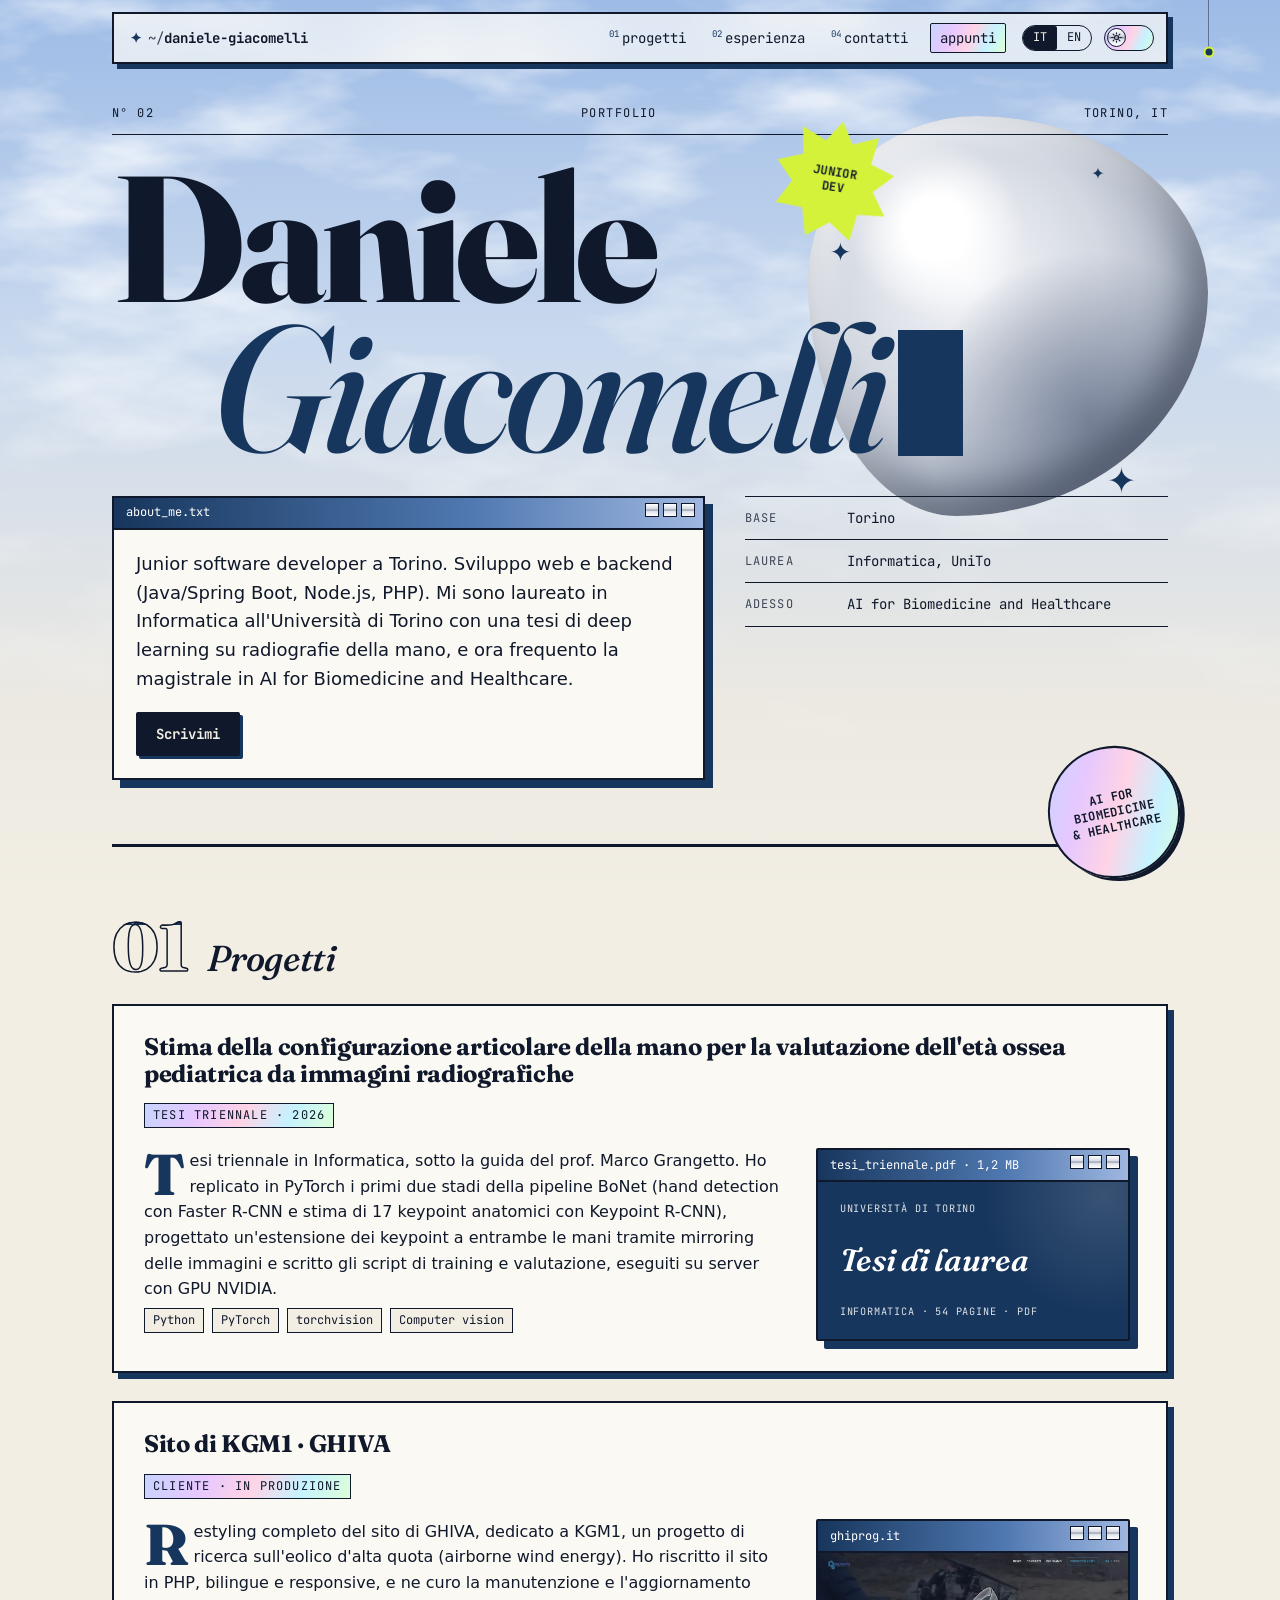
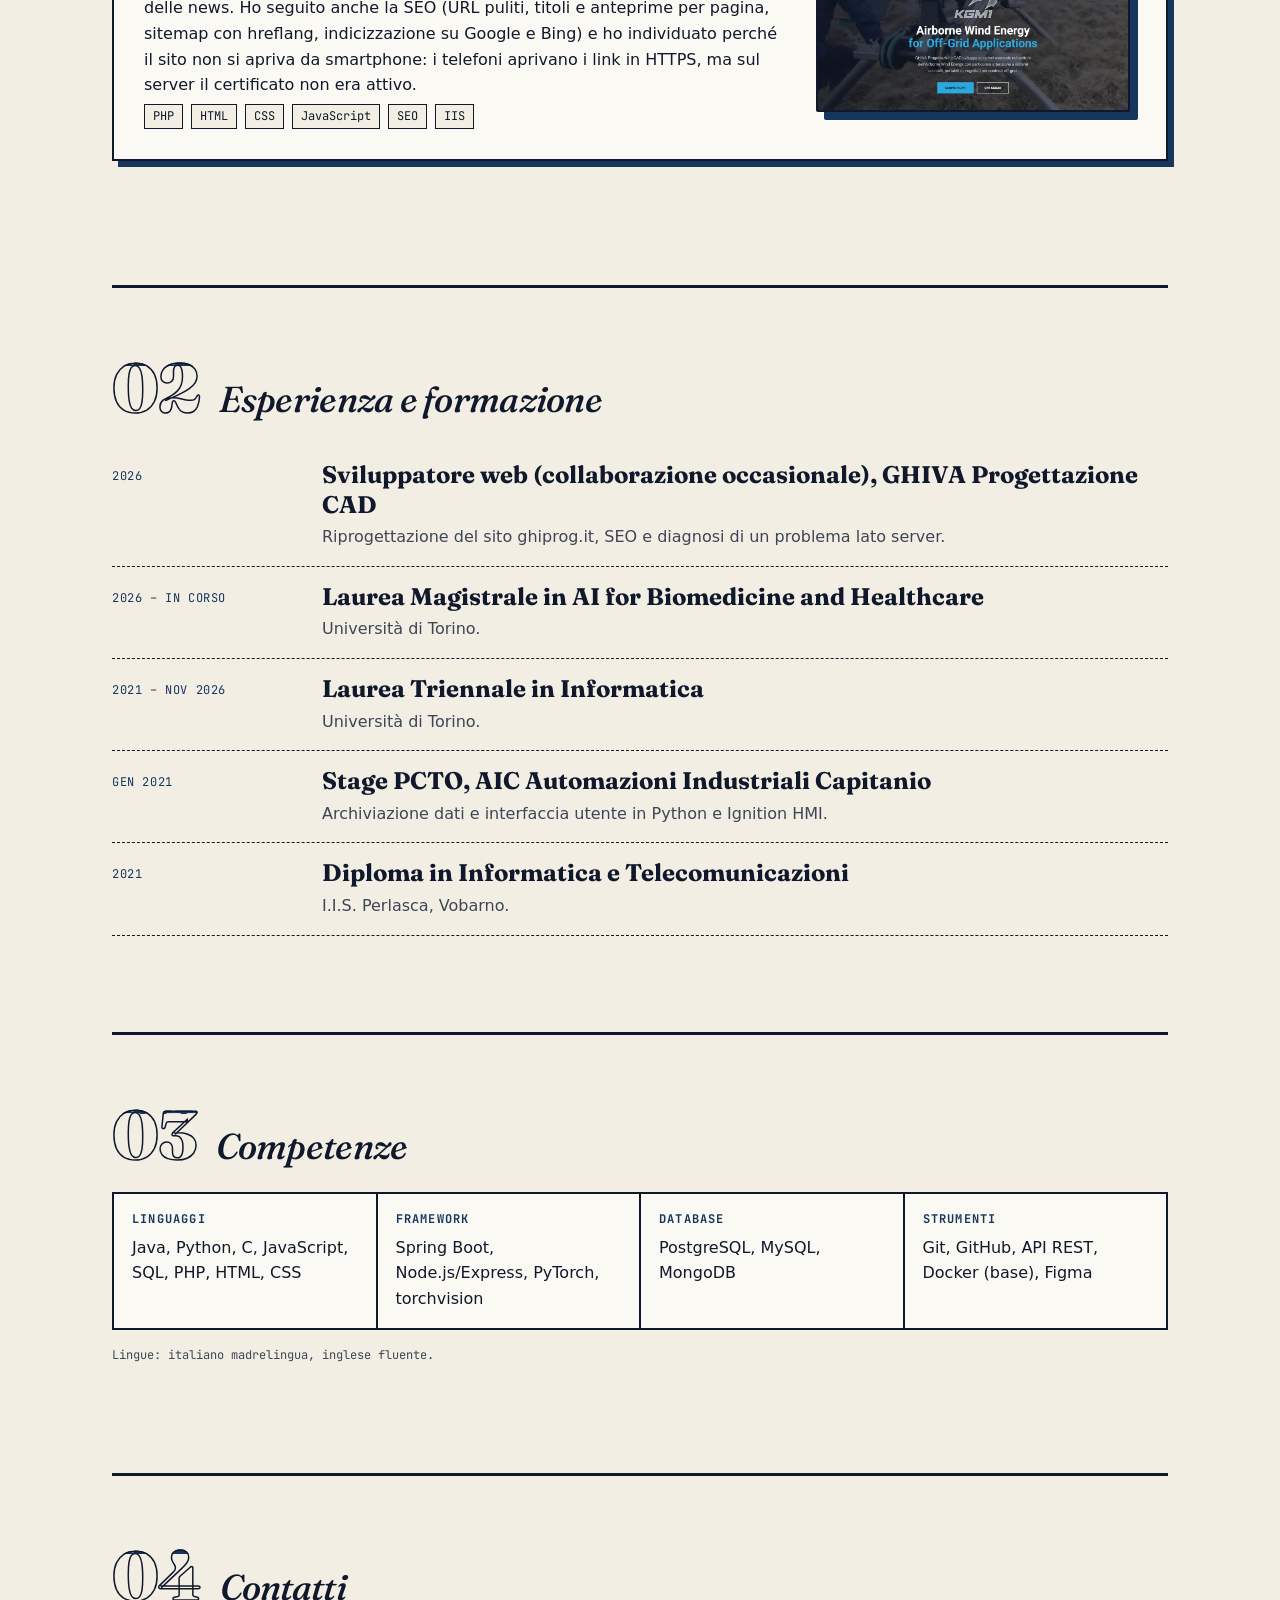
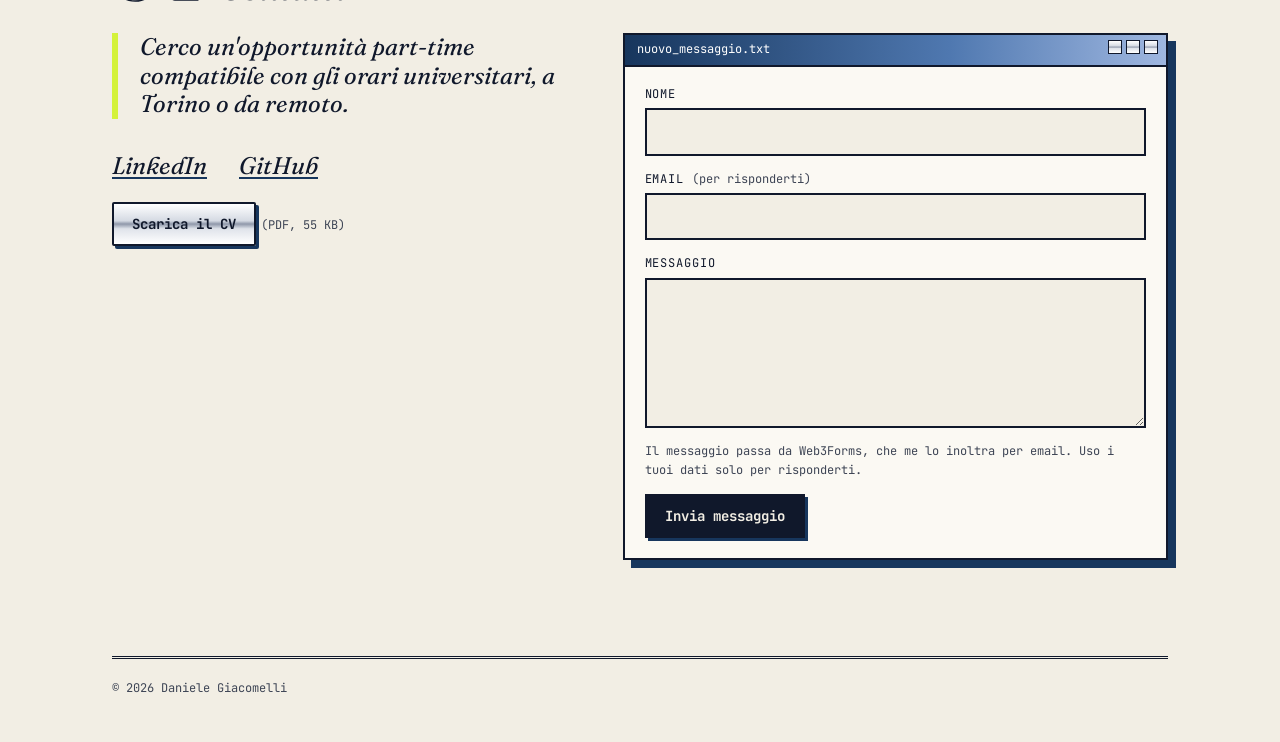
==== commit e840cd13: "Add 110 biochemistry questions covering every concept the quiz missed" ====
--- a/index.html
+++ b/index.html
@@ -6,8 +6,8 @@
   <title>Daniele Giacomelli</title>
   <meta name="description" content="Portfolio di Daniele Giacomelli: junior software developer a Torino, studente di AI for Biomedicine and Healthcare all'Università di Torino.">
   <meta name="color-scheme" content="light dark">
-  <script src="/tema.js?v=2026112407"></script>
-  <!-- Verifica della proprietà su Google Search Console: da lasciare finché si usa Search Console -->
+  <script src="/theme.js?v=2026112413"></script>
+  <!-- Google Search Console ownership check -->
   <meta name="google-site-verification" content="Sz-fZYZvKG1hT5ex3x82Lrrq8qzTiOY3grnhByYHyf0">
   <link rel="canonical" href="https://daniele-giacomelli.github.io/">
   <link rel="alternate" hreflang="it" href="https://daniele-giacomelli.github.io/">
@@ -31,13 +31,13 @@
   <link rel="preload" href="/fonts/JetBrainsMono.woff2" as="font" type="font/woff2" crossorigin>
   <link rel="preload" href="/fonts/Fraunces.woff2" as="font" type="font/woff2" crossorigin>
   <link rel="preload" href="/fonts/Fraunces-Italic.woff2" as="font" type="font/woff2" crossorigin>
-  <link rel="stylesheet" href="/style.css?v=2026112407">
+  <link rel="stylesheet" href="/style.css?v=2026112413">
 </head>
 <body>
-  <a class="skip-link" href="#contenuto">Vai al contenuto</a>
+  <a class="skip-link" href="#content">Vai al contenuto</a>
   <header class="site-header">
     <nav aria-label="Navigazione principale">
-      <a class="brand" href="/"><span class="brand-star" aria-hidden="true">✦</span><span><span class="dim">~/</span>daniele-giacomelli<span class="percorso" aria-hidden="true"></span></span></a>
+      <a class="brand" href="/"><span class="brand-star" aria-hidden="true">✦</span><span><span class="dim">~/</span>daniele-giacomelli<span class="path" aria-hidden="true"></span></span></a>
       <ul class="nav-links">
         <li><a href="#progetti"><sup>01</sup>progetti</a></li>
         <li><a href="#esperienza"><sup>02</sup>esperienza</a></li>
@@ -55,9 +55,9 @@
   </header>
 
 
-  <main id="contenuto">
+  <main id="content">
     <section class="hero cover">
-      <p class="issue"><span>N° <span data-numero>01</span></span><span>Portfolio</span><span>Torino, IT</span></p>
+      <p class="issue"><span>N° <span data-issue-number>01</span></span><span>Portfolio</span><span>Torino, IT</span></p>
 
       <div class="blob" aria-hidden="true"></div>
       <span class="spark" aria-hidden="true" style="top: 22%; right: 30%;">✦</span>
@@ -66,7 +66,7 @@
       <span class="sticker sticker-holo" aria-hidden="true">AI for<br>Biomedicine<br>&amp; Healthcare</span>
       <span class="sticker sticker-star" aria-hidden="true">junior<br>dev</span>
 
-      <h1 class="name"><span class="first">Daniele</span><span class="last">Giacomelli<span class="caret" aria-hidden="true"><svg class="senso" viewBox="0 0 12 10"><path d="M2 9 0.5 5M6 8.5V3.5M10 9l1.5-4"/></svg></span></span></h1>
+      <h1 class="name"><span class="first">Daniele</span><span class="last">Giacomelli<span class="caret" aria-hidden="true"><svg class="sense" viewBox="0 0 12 10"><path d="M2 9 0.5 5M6 8.5V3.5M10 9l1.5-4"/></svg></span></span></h1>
 
       <div class="cover-grid">
         <div class="window">
@@ -90,7 +90,7 @@
     <section id="progetti">
       <h2>Progetti</h2>
 
-      <article class="card progetto">
+      <article class="card project">
         <header class="card-head">
           <h3>Stima della configurazione articolare della mano per la valutazione dell'età ossea pediatrica da immagini radiografiche</h3>
           <p class="kicker">Tesi triennale · 2026</p>
@@ -109,16 +109,16 @@
         </div>
         <a class="window shot" href="/tesi/Giacomelli_Daniele_tesi_triennale.pdf" target="_blank" rel="noopener" aria-label="Apri la tesi in PDF (1,2 MB) in una nuova scheda">
           <span class="window-bar" aria-hidden="true"><span>tesi_triennale.pdf · 1,2 MB</span><span><i></i><i></i><i></i></span></span>
-          <span class="copertina" aria-hidden="true">
-            <span class="cop-sopra">Università di Torino</span>
-            <span class="cop-titolo">Tesi di laurea</span>
-            <span class="cop-sotto">Informatica · 54 pagine · PDF</span>
+          <span class="thesis-cover" aria-hidden="true">
+            <span class="cover-top">Università di Torino</span>
+            <span class="cover-title">Tesi di laurea</span>
+            <span class="cover-bottom">Informatica · 54 pagine · PDF</span>
           </span>
-          <span class="azione" aria-hidden="true">Apri il PDF ↗</span>
+          <span class="action" aria-hidden="true">Apri il PDF ↗</span>
         </a>
       </article>
 
-      <article class="card progetto">
+      <article class="card project">
         <header class="card-head">
           <h3>Sito di KGM1 · GHIVA</h3>
           <p class="kicker">Cliente · in produzione</p>
@@ -140,7 +140,7 @@
           <span class="window-bar" aria-hidden="true"><span>ghiprog.it</span><span><i></i><i></i><i></i></span></span>
           <img src="/img/ghiprog.webp" width="1200" height="607" loading="lazy" decoding="async"
                alt="La home page di ghiprog.it: il progetto KGM1, «Airborne Wind Energy for Off-Grid Applications», su una foto del prototipo">
-          <span class="azione" aria-hidden="true">Apri il sito ↗</span>
+          <span class="action" aria-hidden="true">Apri il sito ↗</span>
         </a>
       </article>
     </section>
@@ -211,26 +211,26 @@
           </ul>
         </div>
 
-        <!-- data-chiave: la chiave di accesso pubblica di Web3Forms (web3forms.com), pensata per stare nell'HTML -->
-        <form class="window contact-form" data-chiave="1d98dc18-6049-4340-8c17-a0657fb7b2f4" novalidate aria-labelledby="modulo-titolo">
-          <div class="window-bar"><span id="modulo-titolo">nuovo_messaggio.txt</span><span aria-hidden="true"><i></i><i></i><i></i></span></div>
+        <!-- Public Web3Forms access key, meant to live in the HTML -->
+        <form class="window contact-form" data-access-key="1d98dc18-6049-4340-8c17-a0657fb7b2f4" novalidate aria-labelledby="form-title">
+          <div class="window-bar"><span id="form-title">nuovo_messaggio.txt</span><span aria-hidden="true"><i></i><i></i><i></i></span></div>
           <div class="contact-fields">
             <div class="field">
-              <label for="c-nome">Nome</label>
-              <input id="c-nome" name="name" type="text" autocomplete="name" required maxlength="100" aria-describedby="c-nome-errore">
-              <p class="field-error" id="c-nome-errore"></p>
+              <label for="c-name">Nome</label>
+              <input id="c-name" name="name" type="text" autocomplete="name" required maxlength="100" aria-describedby="c-name-error">
+              <p class="field-error" id="c-name-error"></p>
             </div>
             <div class="field">
               <label for="c-email">Email <span class="dim">(per risponderti)</span></label>
-              <input id="c-email" name="email" type="email" autocomplete="email" required maxlength="200" aria-describedby="c-email-errore">
-              <p class="field-error" id="c-email-errore"></p>
+              <input id="c-email" name="email" type="email" autocomplete="email" required maxlength="200" aria-describedby="c-email-error">
+              <p class="field-error" id="c-email-error"></p>
             </div>
             <div class="field">
-              <label for="c-messaggio">Messaggio</label>
-              <textarea id="c-messaggio" name="message" rows="5" required minlength="10" maxlength="4000" aria-describedby="c-messaggio-errore"></textarea>
-              <p class="field-error" id="c-messaggio-errore"></p>
-            </div>
-            <!-- Trappola per i bot: invisibile alle persone, i programmi automatici la spuntano -->
+              <label for="c-message">Messaggio</label>
+              <textarea id="c-message" name="message" rows="5" required minlength="10" maxlength="4000" aria-describedby="c-message-error"></textarea>
+              <p class="field-error" id="c-message-error"></p>
+            </div>
+            <!-- Honeypot for bots -->
             <input class="trap" type="checkbox" name="botcheck" tabindex="-1" autocomplete="off" aria-hidden="true">
             <p class="note">Il messaggio passa da Web3Forms, che me lo inoltra per email. Uso i tuoi dati solo per risponderti.</p>
             <div class="contact-actions">
@@ -248,19 +248,19 @@
   </footer>
 
   <p class="secret" role="status" aria-live="polite" lang="en"></p>
-  <div class="filo">
-    <button class="ragno" type="button" aria-label="Ragnetto">
-      <span class="ragno-senso" aria-hidden="true">???</span>
+  <div class="thread">
+    <button class="spider" type="button" aria-label="Ragnetto">
+      <span class="spider-sense" aria-hidden="true">???</span>
       <svg viewBox="0 0 28 28" aria-hidden="true">
-        <g class="zampe">
+        <g class="legs">
           <path d="M11 12 7 6 4 9M10 13.5 4 10 1 14M10 15 4 17 1 21M11 16.5 7 22 4 26"/>
           <path d="M17 12 21 6 24 9M18 13.5 24 10 27 14M18 15 24 17 27 21M17 16.5 21 22 24 26"/>
         </g>
-        <circle class="corpo" cx="14" cy="14" r="4.5"/>
+        <circle class="spider-body" cx="14" cy="14" r="4.5"/>
       </svg>
     </button>
   </div>
 
-  <script src="/script.js?v=2026112407"></script>
+  <script src="/script.js?v=2026112413"></script>
 </body>
 </html>
--- a/style.css
+++ b/style.css
@@ -1,6 +1,4 @@
-/* Font ospitati nel repo (licenze in fonts/): JetBrains Mono per i dettagli "da codice",
-   Fraunces per i titoli da rivista (tratti pieni, leggibile anche in corsivo e nei titoli piccoli).
-   File variabili, sottoinsieme latino */
+/* Self-hosted variable fonts, Latin subset (licenses in fonts/) */
 @font-face {
   font-family: "JetBrains Mono";
   src: url("/fonts/JetBrainsMono.woff2") format("woff2");
@@ -24,13 +22,13 @@
 }
 
 :root {
-  --bg: #f2eee4;            /* carta */
-  --fg: #10182b;            /* inchiostro blu-nero */
-  --muted: #3e4555;         /* almeno 4,5:1 anche sul punto più blu del cielo */
+  --bg: #f2eee4;
+  --fg: #10182b;
+  --muted: #3e4555;         /* at least 4.5:1 even on the bluest part of the sky */
   --line: rgba(16, 24, 43, 0.18);
-  --accent: #17365d;        /* lo stesso blu del CV */
+  --accent: #17365d;        /* the CV's blue */
   --accent-soft: color-mix(in srgb, var(--accent) 14%, transparent);
-  --hot: #d4f23a;           /* lime Y2K, solo per gli evidenziatori */
+  --hot: #d4f23a;           /* highlighters only */
   --chip: #e8e3d6;
   --card: #fbf9f3;
   --ok: #1e7a45;
@@ -39,42 +37,38 @@
   --bad-soft: #f7e3df;
   --holo: linear-gradient(115deg, #c8d4ff, #e6c8ff 28%, #ffd3e6 52%, #c6f2ff 76%, #dcffd6);
   --chrome: linear-gradient(180deg, #ffffff 0%, #d5dae3 42%, #8f98aa 50%, #dfe3ea 62%, #ffffff 100%);
-  /* Ombre piene, pulsanti principali e pulsante del CV: nel tema scuro diventano scuri (vedi sotto) */
-  --ombra: var(--accent);
-  /* Bordi e barre delle finestre: di giorno inchiostro e blu del CV, di notte più morbidi */
-  --bordo: var(--fg);
-  --barra: linear-gradient(90deg, var(--accent), #4f78b0 60%, #9fb7e0);
-  --evidenziatore: color-mix(in srgb, var(--hot) 70%, transparent);
-  --shadow: 6px 6px 0 var(--ombra);
-  --pulsante: var(--fg);
-  --su-pulsante: var(--bg);
-  --oggetto: var(--chrome);
-  --su-oggetto: #10182b;
-  --on-holo: #10182b;       /* testo sopra olografico e lime: sempre scuro */
-  --icona-sole: url("data:image/svg+xml,%3Csvg xmlns='http://www.w3.org/2000/svg' viewBox='0 0 24 24' fill='none' stroke='%23000' stroke-width='2.4' stroke-linecap='round'%3E%3Ccircle cx='12' cy='12' r='4.5'/%3E%3Cpath d='M12 1.5v3M12 19.5v3M1.5 12h3M19.5 12h3M4.6 4.6l2.1 2.1M17.3 17.3l2.1 2.1M4.6 19.4l2.1-2.1M17.3 6.7l2.1-2.1'/%3E%3C/svg%3E");
-  --icona-luna: url("data:image/svg+xml,%3Csvg xmlns='http://www.w3.org/2000/svg' viewBox='0 0 24 24'%3E%3Cpath d='M20.5 14.8A8.8 8.8 0 0 1 9.2 3.5a8.8 8.8 0 1 0 11.3 11.3z'/%3E%3C/svg%3E");
-  /* Cromo chiaro: il nome navy deve restare leggibile anche dove passa sopra la goccia */
+  --drop: var(--accent);
+  --border: var(--fg);
+  --bar: linear-gradient(90deg, var(--accent), #4f78b0 60%, #9fb7e0);
+  --highlighter: color-mix(in srgb, var(--hot) 70%, transparent);
+  --shadow: 6px 6px 0 var(--drop);
+  --button: var(--fg);
+  --on-button: var(--bg);
+  --object: var(--chrome);
+  --on-object: #10182b;
+  --on-holo: #10182b;
+  --sun-icon: url("data:image/svg+xml,%3Csvg xmlns='http://www.w3.org/2000/svg' viewBox='0 0 24 24' fill='none' stroke='%23000' stroke-width='2.4' stroke-linecap='round'%3E%3Ccircle cx='12' cy='12' r='4.5'/%3E%3Cpath d='M12 1.5v3M12 19.5v3M1.5 12h3M19.5 12h3M4.6 4.6l2.1 2.1M17.3 17.3l2.1 2.1M4.6 19.4l2.1-2.1M17.3 6.7l2.1-2.1'/%3E%3C/svg%3E");
+  --moon-icon: url("data:image/svg+xml,%3Csvg xmlns='http://www.w3.org/2000/svg' viewBox='0 0 24 24'%3E%3Cpath d='M20.5 14.8A8.8 8.8 0 0 1 9.2 3.5a8.8 8.8 0 1 0 11.3 11.3z'/%3E%3C/svg%3E");
   --blob-bg:
     radial-gradient(circle at 32% 28%, #ffffff 0 8%, transparent 22%),
     radial-gradient(circle at 70% 75%, #7d889e 0, transparent 40%),
     radial-gradient(circle at 40% 40%, #f6f7fa, #d3d8e1 40%, #a3acbd 70%, #75809a 95%);
   --blob-shadow: inset -18px -24px 40px rgba(16, 24, 43, 0.45), inset 14px 16px 30px rgba(255, 255, 255, 0.7);
-  /* Cielo in due strati: il fondo sfumato resta fermo, sopra scorrono le nuvole.
-     Le nuvole sono rumore SVG "cucibile" (stitchTiles): i riquadri da 1400px si attaccano senza taglio */
-  --cielo-fondo: linear-gradient(180deg, #9dbbe6 0%, #c9d9ee 38%, #ece9e2 78%, #f2eee4 100%);
-  --nuvole: url("data:image/svg+xml,%3Csvg xmlns='http://www.w3.org/2000/svg' width='1400' height='800'%3E%3Cfilter id='c' x='0' y='0' width='100%25' height='100%25' filterUnits='userSpaceOnUse'%3E%3CfeTurbulence type='fractalNoise' baseFrequency='.0045 .011' numOctaves='5' seed='7' stitchTiles='stitch'/%3E%3CfeColorMatrix values='0 0 0 0 1 0 0 0 0 1 0 0 0 0 1 2.2 0 0 0 -1.05'/%3E%3C/filter%3E%3Crect width='100%25' height='100%25' filter='url(%23c)'/%3E%3C/svg%3E") 0 0 / 1400px 800px repeat-x;
+  /* Static gradient underneath, seamless SVG-noise clouds scrolling on top */
+  --sky-base: linear-gradient(180deg, #9dbbe6 0%, #c9d9ee 38%, #ece9e2 78%, #f2eee4 100%);
+  --clouds: url("data:image/svg+xml,%3Csvg xmlns='http://www.w3.org/2000/svg' width='1400' height='800'%3E%3Cfilter id='c' x='0' y='0' width='100%25' height='100%25' filterUnits='userSpaceOnUse'%3E%3CfeTurbulence type='fractalNoise' baseFrequency='.0045 .011' numOctaves='5' seed='7' stitchTiles='stitch'/%3E%3CfeColorMatrix values='0 0 0 0 1 0 0 0 0 1 0 0 0 0 1 2.2 0 0 0 -1.05'/%3E%3C/filter%3E%3Crect width='100%25' height='100%25' filter='url(%23c)'/%3E%3C/svg%3E") 0 0 / 1400px 800px repeat-x;
   color-scheme: light;
   --sans: system-ui, -apple-system, "Segoe UI", Roboto, sans-serif;
   --serif: "Fraunces", Georgia, "Times New Roman", serif;
   --mono: "JetBrains Mono", ui-monospace, "Cascadia Code", "SF Mono", Menlo, Consolas, monospace;
   --wide: 1120px;
-  /* Scala tipografica: sei livelli, più il nome e i titoli di copertina */
-  --t-1: 0.75rem;   /* 12px: etichette, date, tag, note */
-  --t-2: 0.875rem;  /* 14px: menu, dettagli secondari */
-  --t-3: 1rem;      /* 16px: testo */
-  --t-4: 1.125rem;  /* 18px: introduzione */
-  --t-5: 1.5rem;    /* 24px: titoli piccoli */
-  --t-6: clamp(1.75rem, 3vw, 2.25rem); /* 28-36px: titoli di sezione e dei progetti */
+  /* Type scale */
+  --t-1: 0.75rem;   /* 12px */
+  --t-2: 0.875rem;  /* 14px */
+  --t-3: 1rem;      /* 16px */
+  --t-4: 1.125rem;  /* 18px */
+  --t-5: 1.5rem;    /* 24px */
+  --t-6: clamp(1.75rem, 3vw, 2.25rem); /* 28-36px */
 }
 
 * { box-sizing: border-box; }
@@ -84,7 +78,7 @@
   html { scroll-behavior: auto; }
 }
 
-/* Le sezioni non finiscono sotto l'header sticky quando si segue un'ancora */
+/* Keep anchored sections clear of the sticky header */
 section[id] { scroll-margin-top: 92px; }
 
 body {
@@ -94,8 +88,7 @@
   font-family: var(--sans);
   line-height: 1.6;
 }
-/* Sfondo: un cielo fisso dietro a tutto. Il fondo sta su html, le nuvole (o le stelle) su body
-   e scorrono piano da destra a sinistra; con lo spostamento di un riquadro intero il giro è continuo */
+/* Fixed sky: gradient on html, clouds (or stars) on body, looping by one full tile */
 html::before,
 body::before {
   content: "";
@@ -105,24 +98,22 @@
   height: 100%;
   pointer-events: none;
 }
-html::before { z-index: -2; width: 100%; background: var(--cielo-fondo); }
+html::before { z-index: -2; width: 100%; background: var(--sky-base); }
 body::before {
   z-index: -1;
   width: calc(100% + 1400px);
-  background: var(--nuvole);
+  background: var(--clouds);
   -webkit-mask-image: linear-gradient(180deg, #000 280px, transparent 780px);
   mask-image: linear-gradient(180deg, #000 280px, transparent 780px);
-  animation: vento 180s linear infinite;
+  animation: wind 180s linear infinite;
   will-change: transform;
 }
-@keyframes vento { to { transform: translateX(-1400px); } }
-
-
-/* La goccia e gli adesivi possono sporgere dal bordo: niente scroll orizzontale */
+@keyframes wind { to { transform: translateX(-1400px); } }
+
+/* The blob and stickers overflow the edge */
 html, body { overflow-x: clip; }
 
 ::selection { background: var(--hot); color: var(--on-holo); }
-/* Anche le parti che il browser disegna da sé seguono la palette */
 html { scrollbar-color: var(--accent) transparent; }
 input, textarea { caret-color: var(--accent); }
 
@@ -147,13 +138,12 @@
   top: -48px;
   z-index: 60;
   background: var(--card);
-  border: 2px solid var(--bordo);
+  border: 2px solid var(--border);
   padding: 8px 12px;
 }
 .skip-link:focus { top: 12px; }
 
-/* ---------- Testata: una barra di vetro smerigliato sospesa sul cielo,
-   con lo stesso bordo netto e l'ombra piena della finestra e delle schede ---------- */
+/* ---------- Header ---------- */
 .site-header {
   position: sticky;
   top: 12px;
@@ -181,15 +171,15 @@
   background: color-mix(in srgb, var(--card) 72%, transparent);
   -webkit-backdrop-filter: blur(14px) saturate(1.4);
   backdrop-filter: blur(14px) saturate(1.4);
-  border: 2px solid var(--bordo);
-  box-shadow: 5px 5px 0 var(--ombra);
+  border: 2px solid var(--border);
+  box-shadow: 5px 5px 0 var(--drop);
   font-family: var(--mono);
   font-size: var(--t-2);
 }
 
 .brand { display: inline-flex; align-items: baseline; gap: 6px; font-weight: 700; text-decoration: none; white-space: nowrap; }
 
-/* Sotto i 980px le voci del menu non stanno accanto al nome (col percorso della sezione): vanno su una seconda riga */
+/* Below 980px the menu wraps to a second row */
 @media (max-width: 980px) {
   .site-header nav { flex-wrap: wrap; row-gap: 8px; }
   .nav-tools { order: 2; margin-left: auto; }
@@ -201,7 +191,6 @@
 .dim { color: var(--muted); font-weight: 400; }
 .sr { position: absolute; width: 1px; height: 1px; overflow: hidden; clip: rect(0 0 0 0); white-space: nowrap; }
 
-/* Voci del menu come un indice: numero della sezione in apice, evidenziatore lime */
 .nav-links {
   display: flex;
   align-items: center;
@@ -212,37 +201,33 @@
 }
 .nav-links a {
   display: inline-block;
-  padding: 4px 4px; /* almeno 24px di altezza: bersaglio comodo anche al tocco */
+  padding: 4px 4px; /* 24px tap target */
   text-decoration: none;
 }
 .nav-links sup { margin-right: 3px; font-size: 0.65em; color: var(--accent); }
-/* Gli appunti sono un'altra area: etichetta olografica (l'olografico è il colore delle etichette) */
 .nav-links a.tab {
   display: inline-block;
   padding: 3px 9px;
-  border: 1.5px solid var(--bordo);
+  border: 1.5px solid var(--border);
   background: var(--holo);
   color: var(--on-holo);
 }
 
 .nav-tools { display: flex; align-items: center; gap: 12px; }
 
-/* Lingua: pillola a due posizioni */
-.lang-switch { display: inline-flex; border: 1.5px solid var(--bordo); border-radius: 999px; overflow: hidden; }
+.lang-switch { display: inline-flex; border: 1.5px solid var(--border); border-radius: 999px; overflow: hidden; }
 .lang-switch a { padding: 4px 10px; text-decoration: none; font-size: var(--t-1); line-height: 1.3; }
 .lang-switch a[aria-current] { background: var(--fg); color: var(--bg); }
-/* Negli appunti la lingua si cambia sulla stessa pagina: pulsanti invece di link */
 .lang-switch button { padding: 4px 10px; border: 0; color: inherit; font: inherit; font-size: var(--t-1); line-height: 1.3; cursor: pointer; }
 .lang-switch button[aria-pressed="true"] { background: var(--fg); color: var(--bg); }
 
-/* Interruttore del tema: binario olografico, manopola cromata con sole o luna */
 .theme-toggle {
   position: relative;
   flex: none;
   width: 50px;
   height: 26px;
   padding: 0;
-  border: 1.5px solid var(--bordo);
+  border: 1.5px solid var(--border);
   border-radius: 999px;
   background: var(--holo);
   cursor: pointer;
@@ -263,24 +248,22 @@
   line-height: 1;
   transition: transform 0.25s;
 }
-/* Sole e luna disegnati in SVG (non caratteri di testo), con lo stesso tratto */
 .theme-toggle .knob::after {
   content: "";
   width: 11px;
   height: 11px;
   background: #10182b;
-  -webkit-mask: var(--icona-sole) center / contain no-repeat;
-  mask: var(--icona-sole) center / contain no-repeat;
+  -webkit-mask: var(--sun-icon) center / contain no-repeat;
+  mask: var(--sun-icon) center / contain no-repeat;
 }
 .theme-toggle[aria-pressed="true"] { background: #17365d; }
 .theme-toggle[aria-pressed="true"] .knob { transform: translateX(24px); }
 .theme-toggle[aria-pressed="true"] .knob::after {
-  -webkit-mask-image: var(--icona-luna);
-  mask-image: var(--icona-luna);
-}
-
-
-/* ---------- Copertina ---------- */
+  -webkit-mask-image: var(--moon-icon);
+  mask-image: var(--moon-icon);
+}
+
+/* ---------- Cover ---------- */
 .hero { position: relative; padding: 72px 0 40px; }
 .cover { padding-top: 28px; isolation: isolate; }
 
@@ -291,7 +274,7 @@
   gap: 8px 24px;
   margin: 0 0 28px;
   padding-bottom: 10px;
-  border-bottom: 1px solid var(--bordo);
+  border-bottom: 1px solid var(--border);
   font-family: var(--mono);
   font-size: var(--t-1);
   text-transform: uppercase;
@@ -311,14 +294,13 @@
 }
 .name .first, .name .last { display: block; }
 .name .last {
-  white-space: nowrap; /* il cursore resta attaccato al nome */
+  white-space: nowrap;
   font-style: italic;
   font-weight: 500;
   padding-left: 0.55em;
   color: var(--accent);
 }
 
-/* Goccia di metallo liquido che cambia forma dietro al nome */
 .blob {
   position: absolute;
   z-index: -1;
@@ -329,15 +311,14 @@
   background: var(--blob-bg);
   border-radius: 42% 58% 63% 37% / 41% 44% 56% 59%;
   box-shadow: var(--blob-shadow);
-  animation: liquido 14s ease-in-out infinite alternate;
-}
-@keyframes liquido {
+  animation: liquid 14s ease-in-out infinite alternate;
+}
+@keyframes liquid {
   33% { border-radius: 63% 37% 45% 55% / 55% 62% 38% 45%; transform: rotate(18deg) translateY(10px); }
   66% { border-radius: 38% 62% 30% 70% / 60% 35% 65% 40%; transform: rotate(-8deg) translateY(-14px); }
   100% { border-radius: 55% 45% 58% 42% / 35% 55% 45% 65%; transform: rotate(12deg); }
 }
 
-/* Stelline: decorazione ferma */
 .spark {
   position: absolute;
   z-index: 3;
@@ -348,7 +329,6 @@
 .spark:nth-of-type(2) { font-size: 1rem; }
 .spark:nth-of-type(3) { font-size: 2.2rem; }
 
-/* Adesivi: uno olografico rotondo, uno a stella lime */
 .sticker {
   position: absolute;
   z-index: 4;
@@ -369,7 +349,7 @@
   height: 132px;
   border-radius: 50%;
   background: var(--holo);
-  border: 2px solid var(--bordo);
+  border: 2px solid var(--border);
   box-shadow: 4px 4px 0 var(--fg);
   transform: rotate(-12deg);
   right: -12px;
@@ -385,7 +365,6 @@
   right: 26%;
 }
 
-/* Didascalie e finestra "about" sotto il nome */
 .cover-grid {
   display: grid;
   grid-template-columns: 7fr 5fr;
@@ -399,37 +378,36 @@
   gap: 12px 40px;
   margin: 0 0 32px;
   padding: 14px 0;
-  border-top: 1px solid var(--bordo);
-  border-bottom: 1px solid var(--bordo);
+  border-top: 1px solid var(--border);
+  border-bottom: 1px solid var(--border);
   font-family: var(--mono);
   font-size: var(--t-2);
 }
 .cover .meta { flex-direction: column; gap: 0; margin: 0; padding: 0; border-bottom: 0; }
-.cover .meta div { display: grid; grid-template-columns: 90px 1fr; gap: 12px; padding: 10px 0; border-bottom: 1px solid var(--bordo); }
+.cover .meta div { display: grid; grid-template-columns: 90px 1fr; gap: 12px; padding: 10px 0; border-bottom: 1px solid var(--border); }
 .meta dt { color: var(--muted); font-size: var(--t-1); }
 .cover .meta dt { text-transform: uppercase; letter-spacing: 0.1em; padding-top: 2px; }
 .meta dd { margin: 0; }
 
 .lead { font-size: var(--t-4); color: var(--muted); margin: 0; max-width: 62ch; }
 
-/* Finestra di sistema anni 2000 */
 .window {
   position: relative;
   z-index: 4;
   background: var(--card);
-  border: 2px solid var(--bordo);
-  box-shadow: 8px 8px 0 var(--ombra);
+  border: 2px solid var(--border);
+  box-shadow: 8px 8px 0 var(--drop);
 }
 .window-bar {
   display: flex;
   justify-content: space-between;
   align-items: center;
   padding: 5px 8px 5px 12px;
-  background: var(--barra);
+  background: var(--bar);
   color: #fff;
   font-family: var(--mono);
   font-size: var(--t-1);
-  border-bottom: 2px solid var(--bordo);
+  border-bottom: 2px solid var(--border);
 }
 .window-bar i {
   display: inline-block;
@@ -437,20 +415,19 @@
   height: 14px;
   margin-left: 4px;
   background: var(--chrome);
-  border: 1px solid var(--bordo);
+  border: 1px solid var(--border);
 }
 .window .lead { padding: 20px 22px 4px; color: var(--fg); font-size: var(--t-4); }
 
-/* L'azione principale del primo schermo: scrivermi */
 .window-actions { margin: 0; padding: 14px 22px 22px; }
 a.btn { display: inline-block; text-decoration: none; }
 
-/* ---------- Sezioni come pagine di rivista ---------- */
-main { counter-reset: sezione; }
+/* ---------- Sections ---------- */
+main { counter-reset: section; }
 section { padding: 72px 0; }
-main > section[id] { border-top: 3px solid var(--bordo); margin-top: 24px; }
+main > section[id] { border-top: 3px solid var(--border); margin-top: 24px; }
 h2 {
-  counter-increment: sezione;
+  counter-increment: section;
   display: flex;
   align-items: baseline;
   gap: 18px;
@@ -464,38 +441,36 @@
   margin: 0 0 28px;
 }
 h2::before {
-  content: counter(sezione, decimal-leading-zero);
+  content: counter(section, decimal-leading-zero);
   font-style: normal;
   font-weight: 800;
   font-size: 1.9em;
   line-height: 0.8;
   color: transparent;
   -webkit-text-stroke: 1.5px var(--fg);
-  /* Il numero della sezione in cui si è si riempie come un liquido: sale dal basso con una cresta
-     di onde che scorre, e si svuota quando si passa a un'altra sezione (classe messa da script.js) */
-  --livello: 0;
-  --pieno: calc(var(--livello) * 0.89em - 0.09em);
+  /* Current section number fills like a liquid (class set by script.js) */
+  --level: 0;
+  --fill: calc(var(--level) * 0.89em - 0.09em);
   background-image:
     radial-gradient(ellipse 50% 100% at 50% 100%, var(--accent) 96%, transparent 100%),
     linear-gradient(var(--accent), var(--accent));
   background-repeat: repeat-x, no-repeat;
-  background-size: 0.3em 0.09em, 100% max(0em, var(--pieno));
+  background-size: 0.3em 0.09em, 100% max(0em, var(--fill));
   background-position-x: 0, 0;
-  background-position-y: bottom var(--pieno), bottom;
+  background-position-y: bottom var(--fill), bottom;
   -webkit-background-clip: text;
   background-clip: text;
-  transition: --livello 1.2s cubic-bezier(0.5, 0, 0.2, 1);
-}
-section.attuale > h2::before {
-  --livello: 1;
-  animation: onda 0.4s linear 3;
-}
-@keyframes onda { to { background-position-x: 0.3em, 0; } }
-@property --livello { syntax: "<number>"; inherits: false; initial-value: 0; }
-
-/* Il percorso della sezione dopo il nome in alto, con il cursore mentre si scrive */
-.percorso { color: var(--accent); }
-.percorso.scrive::after {
+  transition: --level 1.2s cubic-bezier(0.5, 0, 0.2, 1);
+}
+section.current > h2::before {
+  --level: 1;
+  animation: wave 0.4s linear 3;
+}
+@keyframes wave { to { background-position-x: 0.3em, 0; } }
+@property --level { syntax: "<number>"; inherits: false; initial-value: 0; }
+
+.path { color: var(--accent); }
+.path.typing::after {
   content: "";
   display: inline-block;
   width: 0.5em;
@@ -505,13 +480,12 @@
   background: currentColor;
 }
 
-/* Progetti come articoli */
 .card {
   position: relative;
   padding: 28px 30px 24px;
   margin: 0 0 36px;
   background: var(--card);
-  border: 2px solid var(--bordo);
+  border: 2px solid var(--border);
   box-shadow: var(--shadow);
 }
 .kicker {
@@ -519,7 +493,7 @@
   margin: 0 0 14px;
   padding: 2px 8px;
   background: var(--holo);
-  border: 1px solid var(--bordo);
+  border: 1px solid var(--border);
   font-family: var(--mono);
   font-size: var(--t-1);
   text-transform: uppercase;
@@ -535,13 +509,9 @@
   letter-spacing: -0.015em;
 }
 .card p { margin: 6px 0; }
-/* Una colonna sola: i paragrafi sono brevi e spezzarli in due fa saltare la lettura a metà frase */
 .card .body { max-width: 68ch; }
 
-/* Ogni progetto: titolo ed etichetta a tutta larghezza, sotto la descrizione a sinistra
-   e l'anteprima a destra, sempre della stessa misura. Testo e anteprima partono dalla stessa riga:
-   centrati, con una descrizione corta il testo si staccherebbe dall'etichetta */
-.card.progetto {
+.card.project {
   display: grid;
   grid-template-columns: minmax(0, 1fr) 320px;
   grid-template-areas: "testa testa" "testo anteprima";
@@ -549,21 +519,20 @@
   align-items: start;
   margin-bottom: 28px;
 }
-.progetto .card-head { grid-area: testa; margin-bottom: 8px; }
-.progetto .card-text { grid-area: testo; }
-.progetto .window.shot { grid-area: anteprima; margin: 6px 6px 6px 0; }
-.progetto .tags { margin-top: 4px; }
+.project .card-head { grid-area: testa; margin-bottom: 8px; }
+.project .card-text { grid-area: testo; }
+.project .window.shot { grid-area: anteprima; margin: 6px 6px 6px 0; }
+.project .tags { margin-top: 4px; }
 .window.shot {
   position: relative;
   display: block;
   margin-top: 4px;
   text-decoration: none;
 }
-.window.shot img, .copertina { display: block; width: 100%; height: auto; aspect-ratio: 1200 / 607; }
-
-/* Copertina della tesi disegnata: blu del CV, titolo in Fraunces. Le misure seguono la larghezza della finestra */
+.window.shot img, .thesis-cover { display: block; width: 100%; height: auto; aspect-ratio: 1200 / 607; }
+
 .window.shot { container-type: inline-size; }
-.copertina {
+.thesis-cover {
   display: flex;
   flex-direction: column;
   justify-content: space-between;
@@ -574,14 +543,14 @@
     #17365d;
   color: #fff;
 }
-.copertina .cop-sopra, .copertina .cop-sotto {
+.thesis-cover .cover-top, .thesis-cover .cover-bottom {
   font-family: var(--mono);
   font-size: max(9px, 3.3cqi);
   letter-spacing: 0.08em;
   text-transform: uppercase;
   opacity: 0.85;
 }
-.copertina .cop-titolo {
+.thesis-cover .cover-title {
   font-family: var(--serif);
   font-optical-sizing: auto;
   font-size: 10cqi;
@@ -591,9 +560,8 @@
   letter-spacing: -0.01em;
 }
 
-/* Cosa succede cliccando l'anteprima: compare al passaggio del mouse o col Tab.
-   Sugli schermi touch, dove il passaggio non c'è, resta sempre visibile */
-.azione {
+/* Preview hint: on hover or focus, always visible on touch screens */
+.action {
   position: absolute;
   right: -12px;
   bottom: -14px;
@@ -601,7 +569,7 @@
   padding: 3px 9px;
   background: var(--holo);
   color: var(--on-holo);
-  border: 1.5px solid var(--bordo);
+  border: 1.5px solid var(--border);
   box-shadow: 3px 3px 0 var(--fg);
   font-family: var(--mono);
   font-size: var(--t-1);
@@ -611,13 +579,11 @@
   transition: opacity 0.15s, transform 0.15s;
   pointer-events: none;
 }
-.window.shot:hover .azione,
-.window.shot:focus-visible .azione { opacity: 1; transform: none; }
+.window.shot:hover .action,
+.window.shot:focus-visible .action { opacity: 1; transform: none; }
 @media (hover: none) {
-  .azione { opacity: 1; transform: none; }
-}
-
-
+  .action { opacity: 1; transform: none; }
+}
 
 .card .body::first-letter {
   float: left;
@@ -629,7 +595,6 @@
   color: var(--accent);
 }
 
-/* Tecnologie come adesivi */
 .tags {
   display: flex;
   flex-wrap: wrap;
@@ -642,11 +607,10 @@
   font-family: var(--mono);
   font-size: var(--t-1);
   background: var(--bg);
-  border: 1.5px solid var(--bordo);
+  border: 1.5px solid var(--border);
   padding: 2px 8px;
 }
 
-/* Esperienza come indice di rivista */
 .timeline { list-style: none; padding: 0; margin: 0; }
 .timeline li {
   display: grid;
@@ -666,20 +630,19 @@
 .timeline strong { font-family: var(--serif); font-optical-sizing: auto; font-size: var(--t-5); line-height: 1.2; }
 .timeline p { margin: 4px 0 0; color: var(--muted); }
 
-/* Competenze come annunci */
 .skills {
   list-style: none;
   padding: 0;
   margin: 8px 0 16px;
   display: grid;
   grid-template-columns: repeat(auto-fit, minmax(240px, 1fr));
-  border-top: 2px solid var(--bordo);
-  border-left: 2px solid var(--bordo);
+  border-top: 2px solid var(--border);
+  border-left: 2px solid var(--border);
 }
 .skills li {
   padding: 16px 18px;
-  border-right: 2px solid var(--bordo);
-  border-bottom: 2px solid var(--bordo);
+  border-right: 2px solid var(--border);
+  border-bottom: 2px solid var(--border);
   background: var(--card);
 }
 .skills strong {
@@ -694,7 +657,6 @@
 }
 .note { font-family: var(--mono); font-size: var(--t-1); color: var(--muted); }
 
-/* Contatti: citazione in evidenza e link grandi */
 .availability {
   margin: 0 0 28px;
   padding-left: 22px;
@@ -710,21 +672,20 @@
 .links { list-style: none; padding: 0; margin: 16px 0 0; display: flex; flex-wrap: wrap; align-items: center; gap: 16px 32px; }
 .links a { font-family: var(--serif); font-style: italic; font-size: var(--t-5); }
 .links .dim { font-family: var(--mono); font-size: var(--t-1); }
-/* Il CV è un pulsante secondario: stesso rettangolo dei pulsanti, in cromo (il cromo è il colore degli oggetti) */
 .links a[download] {
   display: inline-block;
   padding: 9px 18px;
-  background: var(--oggetto);
-  border: 2px solid var(--bordo);
+  background: var(--object);
+  border: 2px solid var(--border);
   font-family: var(--mono);
   font-style: normal;
   font-size: var(--t-2);
   font-weight: 700;
   text-decoration: none;
-  color: var(--su-oggetto);
-}
-
-/* ---------- Contatti: a sinistra disponibilità e link, a destra il modulo come finestra ---------- */
+  color: var(--on-object);
+}
+
+/* ---------- Contact ---------- */
 .contact-grid {
   display: grid;
   grid-template-columns: 5fr 6fr;
@@ -747,13 +708,13 @@
   font: inherit;
   color: var(--fg);
   background: var(--bg);
-  border: 2px solid var(--bordo);
+  border: 2px solid var(--border);
   border-radius: 0;
   transition: box-shadow 0.15s;
 }
 .field textarea { resize: vertical; min-height: 120px; }
 .field input:focus-visible,
-.field textarea:focus-visible { outline: none; box-shadow: 4px 4px 0 var(--ombra); }
+.field textarea:focus-visible { outline: none; box-shadow: 4px 4px 0 var(--drop); }
 .field [aria-invalid="true"] { border-color: var(--bad); box-shadow: 4px 4px 0 var(--bad); }
 .field-error { margin: 0; min-height: 0; font-size: var(--t-2); color: var(--bad); }
 .field-error:empty { display: none; }
@@ -763,8 +724,8 @@
 .contact-actions .btn { min-height: 44px; }
 .btn:disabled { cursor: progress; }
 .form-status { margin: 0; font-weight: 600; }
-.form-status[data-tipo="ok"] { color: var(--ok); }
-.form-status[data-tipo="errore"] { color: var(--bad); }
+.form-status[data-kind="ok"] { color: var(--ok); }
+.form-status[data-kind="error"] { color: var(--bad); }
 
 .site-footer {
   font-family: var(--mono);
@@ -773,11 +734,10 @@
   padding-bottom: 40px;
   margin-top: 24px;
 }
-/* La doppia riga resta allineata al testo, non al bordo con il padding */
 .site-footer::before { content: ""; display: block; border-top: 3px double var(--fg); margin-bottom: 20px; }
 .site-footer p { margin: 0 0 4px; }
 
-/* ---------- Cursore, senso di ragno, filo, messaggio segreto ---------- */
+/* ---------- Caret, spider, thread, secret toast ---------- */
 .caret {
   position: relative;
   display: inline-block;
@@ -787,7 +747,6 @@
   vertical-align: -0.02em;
   cursor: pointer;
 }
-/* Il blocco lampeggia; il "senso di ragno" sopra no */
 .caret::before {
   content: "";
   position: absolute;
@@ -797,15 +756,13 @@
 }
 @keyframes blink { 50% { opacity: 0; } }
 
-/* Cliccato, il cursore diventa una chiave */
-.caret.chiave::before {
+.caret.key::before {
   -webkit-mask: url("data:image/svg+xml,%3Csvg xmlns='http://www.w3.org/2000/svg' viewBox='0 0 10 20'%3E%3Cpath fill-rule='evenodd' d='M5 .5a3.5 3.5 0 1 1 0 7 3.5 3.5 0 1 1 0-7zm0 2a1.5 1.5 0 1 0 0 3 1.5 1.5 0 1 0 0-3z'/%3E%3Cpath d='M4 7h2v12.5H4zM6 14h3v1.6H6zM6 17h2.2v1.6H6z'/%3E%3C/svg%3E") center / contain no-repeat;
   mask: url("data:image/svg+xml,%3Csvg xmlns='http://www.w3.org/2000/svg' viewBox='0 0 10 20'%3E%3Cpath fill-rule='evenodd' d='M5 .5a3.5 3.5 0 1 1 0 7 3.5 3.5 0 1 1 0-7zm0 2a1.5 1.5 0 1 0 0 3 1.5 1.5 0 1 0 0-3z'/%3E%3Cpath d='M4 7h2v12.5H4zM6 14h3v1.6H6zM6 17h2.2v1.6H6z'/%3E%3C/svg%3E") center / contain no-repeat;
   animation: none;
 }
 
-/* "Senso di ragno": tre trattini che vibrano sopra il cursore quando si passa sul nome */
-.senso {
+.sense {
   position: absolute;
   left: 0;
   bottom: 100%;
@@ -819,26 +776,23 @@
   opacity: 0;
   transition: opacity 0.15s;
 }
-.hero h1:hover .senso {
+.hero h1:hover .sense {
   opacity: 1;
-  animation: vibra 0.12s linear 4 alternate;
-}
-@keyframes vibra { to { transform: translateX(1.5px); } }
-
-/* Il filo: scende dall'alto a lato della pagina man mano che si scorre */
-.filo {
+  animation: shake 0.12s linear 4 alternate;
+}
+@keyframes shake { to { transform: translateX(1.5px); } }
+
+.thread {
   position: fixed;
   z-index: 45;
   top: 0;
   left: calc(50% + var(--wide) / 2 + 8px);
   width: 1px;
-  height: calc(48px + var(--avanzamento, 0) * (100vh - 96px));
+  height: calc(48px + var(--progress, 0) * (100vh - 96px));
   background: color-mix(in srgb, var(--fg) 45%, transparent);
   pointer-events: none;
 }
-/* Il ragnetto in fondo al filo. Avvicinandosi col mouse gli spunta il senso di ragno (???);
-   cliccato tira fuori le zampe, diventa rosso e dice la sua frase, poi torna com'era */
-.ragno {
+.spider {
   position: absolute;
   left: -13.5px;
   bottom: -18px;
@@ -850,14 +804,14 @@
   cursor: pointer;
   pointer-events: auto;
 }
-.ragno svg { display: block; width: 100%; height: 100%; overflow: visible; }
-.ragno .corpo {
+.spider svg { display: block; width: 100%; height: 100%; overflow: visible; }
+.spider .spider-body {
   fill: var(--accent);
   stroke: var(--hot);
   stroke-width: 2;
   transition: fill 0.2s, stroke 0.2s;
 }
-.ragno .zampe {
+.spider .legs {
   fill: none;
   stroke: var(--fg);
   stroke-width: 1.3;
@@ -868,7 +822,7 @@
   opacity: 0;
   transition: transform 0.25s cubic-bezier(0.3, 1.6, 0.5, 1), opacity 0.15s;
 }
-.ragno-senso {
+.spider-sense {
   position: absolute;
   left: 50%;
   bottom: 100%;
@@ -882,20 +836,19 @@
   transform: translateX(-50%);
   transition: opacity 0.15s;
 }
-.ragno.vicino .ragno-senso,
-.ragno:focus-visible .ragno-senso {
+.spider.near .spider-sense,
+.spider:focus-visible .spider-sense {
   opacity: 1;
-  animation: vibra-senso 0.12s linear 4 alternate;
-}
-@keyframes vibra-senso { to { transform: translateX(calc(-50% + 1.5px)); } }
-.ragno.attivo .corpo { fill: #d3202f; stroke: var(--accent); }
-.ragno.attivo .zampe { transform: none; opacity: 1; }
-.ragno.attivo .ragno-senso { opacity: 0; }
+  animation: shake-sense 0.12s linear 4 alternate;
+}
+@keyframes shake-sense { to { transform: translateX(calc(-50% + 1.5px)); } }
+.spider.active .spider-body { fill: #d3202f; stroke: var(--accent); }
+.spider.active .legs { transform: none; opacity: 1; }
+.spider.active .spider-sense { opacity: 0; }
 @media (max-width: 1200px) {
-  .filo { display: none; }
-}
-
-/* Messaggio che appare quando il cursore diventa una chiave */
+  .thread { display: none; }
+}
+
 .secret {
   position: fixed;
   left: 50%;
@@ -904,9 +857,9 @@
   max-width: calc(100% - 32px);
   margin: 0;
   padding: 12px 18px;
-  background: var(--pulsante);
-  color: var(--su-pulsante);
-  border: 2px solid var(--pulsante);
+  background: var(--button);
+  color: var(--on-button);
+  border: 2px solid var(--button);
   box-shadow: 4px 4px 0 var(--hot);
   font-family: var(--mono);
   font-size: var(--t-2);
@@ -915,9 +868,9 @@
   transform: translate(-50%, 12px);
   transition: opacity 0.3s, transform 0.3s;
 }
-.secret.visibile { opacity: 1; transform: translate(-50%, 0); }
-
-/* ---------- Appunti: elenco degli esami e dei moduli ---------- */
+.secret.visible { opacity: 1; transform: translate(-50%, 0); }
+
+/* ---------- Notes: exam list ---------- */
 .hero .page-title {
   font-family: var(--serif);
   font-optical-sizing: auto;
@@ -943,9 +896,9 @@
   font-family: var(--mono);
   font-size: var(--t-2);
   font-weight: 700;
-  background: var(--pulsante);
-  color: var(--su-pulsante);
-  border: 2px solid var(--pulsante);
+  background: var(--button);
+  color: var(--on-button);
+  border: 2px solid var(--button);
   padding: 9px 18px;
   cursor: pointer;
 }
@@ -963,7 +916,7 @@
   width: 100%;
   text-align: left;
   background: var(--card);
-  border: 2px solid var(--bordo);
+  border: 2px solid var(--border);
   padding: 11px 14px;
   margin: 10px 0;
   font: inherit;
@@ -972,8 +925,8 @@
 }
 .ans .l { flex: none; font-family: var(--mono); font-size: var(--t-1); color: var(--muted); }
 .ans.sel { background: var(--holo); }
-.ans.ok { border-color: var(--ok); background: var(--ok-soft); --ombra-blocco: var(--ok); --h: 4px; }
-.ans.bad { border-color: var(--bad); background: var(--bad-soft); --ombra-blocco: var(--bad); --h: 4px; }
+.ans.ok { border-color: var(--ok); background: var(--ok-soft); --block-drop: var(--ok); --h: 4px; }
+.ans.bad { border-color: var(--bad); background: var(--bad-soft); --block-drop: var(--bad); --h: 4px; }
 .ans:disabled { cursor: default; }
 .quiz-fb { min-height: 1.6em; margin: 10px 0 0; font-weight: 600; }
 .quiz-fb.ok, .quiz-rev .ok { color: var(--ok); }
@@ -984,27 +937,7 @@
 .quiz-rev { padding: 12px 0; border-bottom: 1px dashed var(--fg); }
 .quiz-rev p { margin: 0 0 4px; }
 
-
-
-/* Simula un test: chiuso finché non serve */
-.quiz-test { margin: 36px 0 0; border-top: 1.5px solid var(--bordo); border-bottom: 1.5px solid var(--bordo); }
-.quiz-test summary { padding: 14px 0; cursor: pointer; font-family: var(--serif); font-size: var(--t-4); font-weight: 600; list-style: none; }
-.quiz-test summary::-webkit-details-marker { display: none; }
-.quiz-test summary::after { content: "+"; float: right; font-family: var(--mono); color: var(--accent); }
-.quiz-test[open] summary::after { content: "−"; }
-.quiz-test-corpo { padding: 0 0 20px; display: grid; gap: 12px; justify-items: start; }
-.quiz-test-corpo .quiz-actions { margin: 4px 0 0; }
-.quiz-test-nota { margin: 0; font-size: var(--t-2); color: var(--muted); }
-/* Scelte del test e della modalità: una sola attiva per gruppo */
-.seg { display: flex; flex-wrap: wrap; gap: 6px; }
-.seg button { padding: 6px 12px; background: var(--card); border: 1.5px solid var(--bordo); font: inherit; font-size: var(--t-2); color: inherit; cursor: pointer; }
-.seg button span { color: var(--muted); margin-left: 4px; }
-.seg button[aria-pressed="true"] { background: var(--fg); border-color: var(--fg); color: var(--bg); }
-.seg button[aria-pressed="true"] span { color: inherit; opacity: 0.75; }
-.seg button:not([aria-pressed="true"]):hover { background: color-mix(in srgb, var(--accent) 10%, var(--card)); }
-.quiz-azzera { margin: 28px 0 0; font-size: var(--t-2); color: var(--muted); }
-
-/* ---------- Pagina 404 ---------- */
+/* ---------- 404 ---------- */
 .not-found { padding: 80px 0 40px; }
 .not-found h1 {
   font-family: var(--serif);
@@ -1020,24 +953,24 @@
 .not-found .links { margin-top: 24px; }
 .not-found .links a { font-family: var(--mono); font-style: normal; font-size: 1rem; }
 
-/* ---------- Movimento ridotto ---------- */
+/* ---------- Reduced motion ---------- */
 @media (prefers-reduced-motion: reduce) {
   .caret::before,
-  .hero h1:hover .senso,
-  .ragno.vicino .ragno-senso,
-  .ragno:focus-visible .ragno-senso,
-  section.attuale > h2::before,
+  .hero h1:hover .sense,
+  .spider.near .spider-sense,
+  .spider:focus-visible .spider-sense,
+  section.current > h2::before,
   .blob,
   .spark,
   body::before { animation: none; }
-  .theme-toggle .knob, .brand-star, .azione, .ragno .zampe, h2::before { transition: none; }
-}
-
-/* ---------- Schermi stretti ---------- */
+  .theme-toggle .knob, .brand-star, .action, .spider .legs, h2::before { transition: none; }
+}
+
+/* ---------- Narrow screens ---------- */
 @media (max-width: 860px) {
   .cover-grid { grid-template-columns: 1fr; gap: 28px; }
   .contact-grid { grid-template-columns: 1fr; }
-  .card.progetto { grid-template-columns: minmax(0, 1fr) 260px; column-gap: 24px; }
+  .card.project { grid-template-columns: minmax(0, 1fr) 260px; column-gap: 24px; }
   .blob { width: 56vw; right: -18vw; top: 70px; }
   .sticker-holo { width: 104px; height: 104px; font-size: 0.6rem; }
   .sticker-star { width: 92px; height: 92px; font-size: 0.62rem; }
@@ -1047,24 +980,21 @@
   main,
   .site-footer { padding-left: 16px; padding-right: 16px; }
   .site-header { top: 8px; margin: 8px 0; padding: 0 10px; }
-  /* Su telefono il percorso farebbe andare a capo i pulsanti e l'intestazione cambierebbe altezza scorrendo */
-  .percorso { display: none; }
+  /* On phones the typed path would wrap the header buttons */
+  .path { display: none; }
   .hero { padding-top: 48px; }
   section { padding: 48px 0; }
-  /* Il titolo ufficiale della tesi è lungo: su telefono scende a 18px per restare compatto */
   .card h3, .availability { font-size: var(--t-4); }
   .cover { padding-top: 20px; }
   .issue { font-size: var(--t-1); }
   .sticker-star { width: 74px; height: 74px; font-size: 0.55rem; top: 34px; right: -4px; }
   .sticker-holo { right: -4px; bottom: -48px; }
   .name .last { padding-left: 0.25em; }
-  .window { box-shadow: 5px 5px 0 var(--ombra); }
-  .card { padding: 22px 18px 18px; box-shadow: 4px 4px 0 var(--ombra); }
-  /* Su telefono: titolo, anteprima, poi il testo */
-  .card.progetto { grid-template-columns: 1fr; grid-template-areas: "testa" "anteprima" "testo"; row-gap: 18px; }
+  .window { box-shadow: 5px 5px 0 var(--drop); }
+  .card { padding: 22px 18px 18px; box-shadow: 4px 4px 0 var(--drop); }
+  .card.project { grid-template-columns: 1fr; grid-template-areas: "testa" "anteprima" "testo"; row-gap: 18px; }
   .timeline li { grid-template-columns: 1fr; gap: 2px; }
-  /* Riga 1: nome e strumenti; riga 2: le voci del menu */
-  .site-header nav { flex-wrap: wrap; row-gap: 8px; padding: 8px 10px; box-shadow: 4px 4px 0 var(--ombra); }
+  .site-header nav { flex-wrap: wrap; row-gap: 8px; padding: 8px 10px; box-shadow: 4px 4px 0 var(--drop); }
   .nav-tools { order: 2; margin-left: auto; }
   .nav-links { order: 3; width: 100%; margin: 0; flex-wrap: wrap; gap: 6px 10px; font-size: var(--t-1); }
   section[id] { scroll-margin-top: 124px; }
@@ -1072,46 +1002,43 @@
   .links a { font-size: var(--t-5); }
 }
 
-/* Testo sopra superfici olografiche o lime: scuro anche nel tema scuro.
-   Sta in fondo perché deve vincere sui colori delle regole sopra */
+/* Text on holo or lime stays dark in both themes; last so it wins */
 .kicker,
 .ans.sel, .ans.sel .l, .sticker { color: var(--on-holo); }
 
-/* ---------- Tema scuro: rivista stampata su carta blu notte ----------
-   Vale quando lo chiede il sistema (salvo scelta "chiaro" con l'interruttore)
-   oppure quando lo si sceglie a mano. I valori sono gli stessi nei due blocchi. */
+/* ---------- Dark theme ----------
+   Applies with the system preference (unless light was chosen) or when chosen by hand.
+   Both blocks hold the same values. */
 @media (prefers-color-scheme: dark) {
   :root:not([data-theme="light"]) {
     --bg: #0c1120;
-    /* Testo un filo meno bianco: resta oltre 13:1 sul fondo ma abbaglia meno */
+    /* ~13:1, slightly softer than white */
     --fg: #d3d9e6;
     --muted: #a1a9bb;
     --line: rgba(236, 239, 246, 0.2);
-    /* Il navy su fondo scuro non si leggerebbe: stessa tinta, più chiara */
     --accent: #90b4e6;
     --chip: #18203a;
     --card: #131a30;
-    --ombra: #2c4c80;
-    --bordo: #5a6a90;
-    --barra: linear-gradient(90deg, #1d3a66, #2b4f86 60%, #3b5f96);
-    /* Di notte il lime sotto il testo chiaro non si leggerebbe: evidenziatore blu */
-    --evidenziatore: #2c4c80;
-    --pulsante: #24467a;
-    --su-pulsante: #d3d9e6;
-    --oggetto: linear-gradient(180deg, #33415f 0%, #1c2540 46%, #141b2f 52%, #26304d 100%);
-    --su-oggetto: #d3d9e6;
+    --drop: #2c4c80;
+    --border: #5a6a90;
+    --bar: linear-gradient(90deg, #1d3a66, #2b4f86 60%, #3b5f96);
+    /* Blue highlighter: lime would make light text unreadable */
+    --highlighter: #2c4c80;
+    --button: #24467a;
+    --on-button: #d3d9e6;
+    --object: linear-gradient(180deg, #33415f 0%, #1c2540 46%, #141b2f 52%, #26304d 100%);
+    --on-object: #d3d9e6;
     --ok: #6fcf92;
     --ok-soft: #16301f;
     --bad: #f08a80;
     --bad-soft: #3a1c19;
-    /* Goccia color grafite, così il nome azzurro resta leggibile sopra */
     --blob-bg:
       radial-gradient(circle at 32% 28%, #9aa6bf 0 6%, transparent 20%),
       radial-gradient(circle at 40% 40%, #3a4560, #1d2640 45%, #0f1528 80%);
     --blob-shadow: inset -18px -24px 40px rgba(0, 0, 0, 0.5), inset 10px 12px 24px rgba(160, 180, 220, 0.35);
-    /* Di notte il cielo diventa stellato; le misure dei riquadri dividono 1400px, così lo scorrimento non scatta */
-    --cielo-fondo: linear-gradient(180deg, #03060f 0%, #0a1226 45%, #0c1120 100%);
-    --nuvole:
+    /* Starry sky; tile sizes divide 1400px so the loop doesn't jump */
+    --sky-base: linear-gradient(180deg, #03060f 0%, #0a1226 45%, #0c1120 100%);
+    --clouds:
       radial-gradient(1px 1px at 20px 30px, #fff, transparent) 0 0 / 175px 170px,
       radial-gradient(1.5px 1.5px at 120px 90px, #dfe8ff, transparent) 0 0 / 280px 230px,
       radial-gradient(1px 1px at 70px 150px, #fff8, transparent) 0 0 / 140px 200px,
@@ -1121,22 +1048,22 @@
 }
 :root[data-theme="dark"] {
   --bg: #0c1120;
-  /* Testo un filo meno bianco: resta oltre 13:1 sul fondo ma abbaglia meno */
+  /* ~13:1, slightly softer than white */
   --fg: #d3d9e6;
   --muted: #a1a9bb;
   --line: rgba(236, 239, 246, 0.2);
   --accent: #90b4e6;
   --chip: #18203a;
   --card: #131a30;
-  --ombra: #2c4c80;
-  --bordo: #5a6a90;
-  --barra: linear-gradient(90deg, #1d3a66, #2b4f86 60%, #3b5f96);
-  /* Di notte il lime sotto il testo chiaro non si leggerebbe: evidenziatore blu */
-  --evidenziatore: #2c4c80;
-  --pulsante: #24467a;
-  --su-pulsante: #d3d9e6;
-  --oggetto: linear-gradient(180deg, #33415f 0%, #1c2540 46%, #141b2f 52%, #26304d 100%);
-  --su-oggetto: #d3d9e6;
+  --drop: #2c4c80;
+  --border: #5a6a90;
+  --bar: linear-gradient(90deg, #1d3a66, #2b4f86 60%, #3b5f96);
+  /* Blue highlighter: lime would make light text unreadable */
+  --highlighter: #2c4c80;
+  --button: #24467a;
+  --on-button: #d3d9e6;
+  --object: linear-gradient(180deg, #33415f 0%, #1c2540 46%, #141b2f 52%, #26304d 100%);
+  --on-object: #d3d9e6;
   --ok: #6fcf92;
   --ok-soft: #16301f;
   --bad: #f08a80;
@@ -1145,9 +1072,9 @@
     radial-gradient(circle at 32% 28%, #9aa6bf 0 6%, transparent 20%),
     radial-gradient(circle at 40% 40%, #3a4560, #1d2640 45%, #0f1528 80%);
   --blob-shadow: inset -18px -24px 40px rgba(0, 0, 0, 0.5), inset 10px 12px 24px rgba(160, 180, 220, 0.35);
-  /* Di notte il cielo diventa stellato; le misure dei riquadri dividono 1400px, così lo scorrimento non scatta */
-  --cielo-fondo: linear-gradient(180deg, #03060f 0%, #0a1226 45%, #0c1120 100%);
-  --nuvole:
+  /* Starry sky; tile sizes divide 1400px so the loop doesn't jump */
+  --sky-base: linear-gradient(180deg, #03060f 0%, #0a1226 45%, #0c1120 100%);
+  --clouds:
     radial-gradient(1px 1px at 20px 30px, #fff, transparent) 0 0 / 175px 170px,
     radial-gradient(1.5px 1.5px at 120px 90px, #dfe8ff, transparent) 0 0 / 280px 230px,
     radial-gradient(1px 1px at 70px 150px, #fff8, transparent) 0 0 / 140px 200px,
@@ -1155,17 +1082,14 @@
   color-scheme: dark;
 }
 
-
-/* ---------- Interazioni: due soli gesti per tutto il sito e gli appunti ----------
-   1. Blocchi (pulsanti, CV, anteprime, scelte e risposte del quiz, scheda degli appunti): poggiano sulla
-      loro ombra; al passaggio si sollevano di 2px, al clic affondano di al massimo 3px (i blocchi alti
-      non arrivano a terra) e tornano su con un rimbalzo leggero. Su touch il passaggio non c'è: resta la pressione.
-   2. Testo (link, voci del menu, lingua, "Esci"): l'evidenziatore si stende da sinistra a destra. */
+/* ---------- Interactions ----------
+   Blocks rest on their shadow: lift 2px on hover, sink up to 3px on press, spring back.
+   Text links: the highlighter sweeps in from the left. */
 .btn, .links a[download], .window.shot, .ans, .nav-links a.tab {
-  --molla: cubic-bezier(0.34, 1.3, 0.64, 1);
-  --affondo: clamp(1px, var(--h), 3px);
-  box-shadow: var(--h) var(--h) 0 var(--ombra-blocco, var(--ombra));
-  transition: transform 0.28s var(--molla), box-shadow 0.28s var(--molla), background-color 0.15s;
+  --spring: cubic-bezier(0.34, 1.3, 0.64, 1);
+  --press-depth: clamp(1px, var(--h), 3px);
+  box-shadow: var(--h) var(--h) 0 var(--block-drop, var(--drop));
+  transition: transform 0.28s var(--spring), box-shadow 0.28s var(--spring), background-color 0.15s;
 }
 .btn, .links a[download] { --h: 3px; }
 .window.shot { --h: 8px; }
@@ -1174,21 +1098,21 @@
 @media (hover: hover) {
   :is(.btn, .links a[download], .window.shot, .ans, .nav-links a.tab):hover:not(:disabled) {
     transform: translate(-2px, -2px);
-    box-shadow: calc(var(--h) + 2px) calc(var(--h) + 2px) 0 var(--ombra-blocco, var(--ombra));
+    box-shadow: calc(var(--h) + 2px) calc(var(--h) + 2px) 0 var(--block-drop, var(--drop));
   }
 }
 :is(.btn, .links a[download], .window.shot, .ans, .nav-links a.tab):focus-visible {
   transform: translate(-2px, -2px);
-  box-shadow: calc(var(--h) + 2px) calc(var(--h) + 2px) 0 var(--ombra-blocco, var(--ombra));
+  box-shadow: calc(var(--h) + 2px) calc(var(--h) + 2px) 0 var(--block-drop, var(--drop));
 }
 :is(.btn, .links a[download], .window.shot, .ans, .nav-links a.tab):active:not(:disabled) {
-  transform: translate(var(--affondo), var(--affondo));
-  box-shadow: max(0px, var(--h) - var(--affondo)) max(0px, var(--h) - var(--affondo)) 0 var(--ombra-blocco, var(--ombra));
+  transform: translate(var(--press-depth), var(--press-depth));
+  box-shadow: max(0px, var(--h) - var(--press-depth)) max(0px, var(--h) - var(--press-depth)) 0 var(--block-drop, var(--drop));
   transition: transform 0.1s ease-out, box-shadow 0.1s ease-out;
 }
 
 a:not([class]):not([download]), .lang-switch a, .lang-switch button, .link {
-  background-image: linear-gradient(var(--evidenziatore), var(--evidenziatore));
+  background-image: linear-gradient(var(--highlighter), var(--highlighter));
   background-repeat: no-repeat;
   background-position: left center;
   background-size: 0% 100%;
@@ -1196,10 +1120,9 @@
 }
 :is(a:not([class]):not([download]), .lang-switch a, .lang-switch button, .link):is(:hover, :focus-visible),
 .nav-links a[aria-current] { background-size: 100% 100%; }
-/* Sotto l'evidenziatore il testo torna a pieno colore: un link grigio sul blu notturno non si leggerebbe */
+/* Full-color text under the highlighter */
 :is(a:not([class]):not([download]), .lang-switch a, .lang-switch button:not([aria-pressed="true"]), .link):is(:hover, :focus-visible) { color: var(--fg); }
 
-/* L'interruttore del tema: la manopola scorre con la stessa molla e si schiaccia al clic */
 .theme-toggle .knob { transition: transform 0.3s cubic-bezier(0.34, 1.3, 0.64, 1), scale 0.12s ease-out; }
 .theme-toggle:active .knob { scale: 0.9; }
 
@@ -1209,80 +1132,80 @@
   :is(.btn, .links a[download], .window.shot, .ans, .nav-links a.tab):is(:hover, :focus-visible, :active) { transform: none; }
 }
 
-/* ---------- Appunti: ordine da strumento, personalità del sito ----------
-   La disposizione viene da design-taste-frontend (achromatic-ledger: conti, compito d'esame e pannelli sulla
-   griglia, colore solo sui dati); colori, caratteri, barra in alto, pulsanti e ombre sono quelli del sito */
-.appunti {
-  --superficie: var(--card);
-  --sopra: color-mix(in srgb, var(--accent) 6%, var(--card));
-  --bordo-app: var(--bordo);
-  --riga-app: var(--line);
-  --inchiostro: var(--fg);
-  --grigio: var(--muted);
-  --tinta: var(--accent);
-  --tinta-chiara: color-mix(in srgb, var(--accent) 28%, var(--card));
-  --scelta: color-mix(in srgb, var(--accent) 12%, var(--card));
-}
-/* Il foglio a quadretti, leggero */
-.appunti::before {
-  --riga: color-mix(in srgb, var(--accent) 7%, transparent);
+/* ---------- Notes pages ---------- */
+.notes {
+  --surface: var(--card);
+  --hover-bg: color-mix(in srgb, var(--accent) 6%, var(--card));
+  --notes-border: var(--border);
+  --rule: var(--line);
+  --ink: var(--fg);
+  --subtle: var(--muted);
+  --tint: var(--accent);
+  --tint-soft: color-mix(in srgb, var(--accent) 28%, var(--card));
+  --selected: color-mix(in srgb, var(--accent) 12%, var(--card));
+}
+/* Grid paper */
+.notes::before {
+  --grid-line: color-mix(in srgb, var(--accent) 7%, transparent);
   background:
-    linear-gradient(var(--riga) 1px, transparent 1px) 0 0 / 24px 24px,
-    linear-gradient(90deg, var(--riga) 1px, transparent 1px) 0 0 / 24px 24px,
+    linear-gradient(var(--grid-line) 1px, transparent 1px) 0 0 / 24px 24px,
+    linear-gradient(90deg, var(--grid-line) 1px, transparent 1px) 0 0 / 24px 24px,
     var(--bg);
 }
-.appunti body::before { display: none; }
-/* L'interruttore del tema piatto, senza olografico né cromo (come chiesto per gli appunti) */
-.appunti .theme-toggle { background: var(--bg); }
-.appunti .theme-toggle .knob { background: var(--fg); border-color: var(--fg); }
-.appunti .theme-toggle .knob::after { background: var(--bg); }
-
-/* Titolo: Fraunces come nel resto del sito */
-.appunti .hero { padding: 48px 0 28px; }
-.appunti .hero .page-title { font-size: clamp(2.25rem, 5vw, 3.25rem); line-height: 1.05; letter-spacing: -0.02em; margin: 0; }
-.appunti .hero .lead { margin: 10px 0 0; font-family: var(--sans); font-size: 1rem; color: var(--grigio); }
-.appunti main > section[id] { border-top: 0; margin-top: 0; padding-top: 8px; }
-.appunti h2::before { content: none; }
-.appunti .note { font-family: var(--sans); font-size: 0.875rem; }
-.appunti .site-footer { color: var(--grigio); }
-
-/* Pulsanti: quelli del sito. Nei pannelli stretti occupano tutta la larghezza */
-.appunti .link { font-size: 0.875rem; }
-.appunti .check { font-size: 0.875rem; }
-.appunti .check input { accent-color: var(--accent); }
-
-/* La pagina iniziale: griglia a 12 colonne, gutter 16px.
-   Righe: 3+3+3+3 (i conti), 9+3 (compito e ripasso), 6+6 (test e materiali): ogni bordo interno
-   cade su una linea di colonna di quella sopra */
-#quiz[data-vista="home"] { display: grid; grid-template-columns: repeat(12, minmax(0, 1fr)); gap: 24px; align-items: start; }
-.conti { grid-column: 1 / -1; display: grid; grid-template-columns: repeat(4, minmax(0, 1fr)); gap: 24px; margin: 0; }
-.conto { display: flex; flex-direction: column; justify-content: space-between; gap: 12px; min-height: 112px; padding: 16px; background: var(--superficie); border: 1.5px solid var(--bordo); box-shadow: 4px 4px 0 var(--ombra); }
-.conto dt { font-size: 0.8125rem; color: var(--grigio); }
-.conto dd { margin: 0; }
-.conto-valore { font-family: var(--serif); font-optical-sizing: auto; font-size: 2.5rem; font-weight: 700; line-height: 1; letter-spacing: -0.02em; font-variant-numeric: tabular-nums; }
-.conto-valore.zero { color: var(--grigio); }
-.conto-nota { font-size: 0.8125rem; color: var(--grigio); }
-.pannello { padding: 20px 22px; background: var(--superficie); border: 1.5px solid var(--bordo); box-shadow: 6px 6px 0 var(--ombra); }
-.compito { grid-column: span 8; }
-.colonna { grid-column: span 4; display: grid; gap: 24px; }
+.notes body::before { display: none; }
+.notes .theme-toggle { background: var(--bg); }
+.notes .theme-toggle .knob { background: var(--fg); border-color: var(--fg); }
+.notes .theme-toggle .knob::after { background: var(--bg); }
+
+.notes .hero { padding: 48px 0 28px; }
+.notes .hero .page-title { font-size: clamp(2.25rem, 5vw, 3.25rem); line-height: 1.05; letter-spacing: -0.02em; margin: 0; }
+.notes .hero .lead { margin: 10px 0 0; font-family: var(--sans); font-size: 1rem; color: var(--subtle); }
+.notes main > section[id] { border-top: 0; margin-top: 0; padding-top: 8px; }
+.notes h2::before { content: none; }
+.notes .note { font-family: var(--sans); font-size: 0.875rem; }
+.notes .site-footer { color: var(--subtle); }
+
+.notes .link { font-size: 0.875rem; }
+.notes .check { font-size: 0.875rem; }
+.notes .check input { accent-color: var(--accent); }
+.notes .btn { border-width: 1.5px; }
+
+/* Dashboard: 12-column grid */
+#quiz[data-view="home"] { display: grid; grid-template-columns: repeat(12, minmax(0, 1fr)); gap: 24px; align-items: start; }
+.stats { grid-column: 1 / -1; display: grid; grid-template-columns: repeat(4, minmax(0, 1fr)); gap: 24px; margin: 0; }
+.stat { display: flex; flex-direction: column; justify-content: space-between; gap: 12px; min-height: 112px; padding: 16px; background: var(--surface); border: 1.5px solid var(--border); box-shadow: 4px 4px 0 var(--drop); }
+.stat dt { font-size: 0.8125rem; color: var(--subtle); }
+.stat dd { margin: 0; }
+.stat-value { font-family: var(--serif); font-optical-sizing: auto; font-size: 2.5rem; font-weight: 700; line-height: 1; letter-spacing: -0.02em; font-variant-numeric: tabular-nums; }
+.stat-value.zero { color: var(--subtle); }
+.stat-note { font-size: 0.8125rem; color: var(--subtle); }
+.panel { padding: 20px 22px; background: var(--surface); border: 1.5px solid var(--border); box-shadow: 6px 6px 0 var(--drop); }
+.exam-paper { grid-column: span 8; }
+.side-column { grid-column: span 4; display: grid; gap: 24px; }
+.today-note { margin: 12px 0 0; padding-top: 12px; border-top: 1px solid var(--rule); }
+.reset-row { grid-column: 1 / -1; margin: 0; text-align: right; font-size: 0.875rem; }
 .test { grid-column: 1 / -1; }
-.test .seg { display: inline-flex; margin-right: 16px; }
-.test .check { display: inline-flex; margin-right: 20px; }
-.pannello-testa { display: flex; flex-wrap: wrap; align-items: baseline; justify-content: space-between; gap: 4px 12px; }
-.pannello-titolo { margin: 0; font-family: var(--serif); font-optical-sizing: auto; font-style: normal; font-size: 1.375rem; font-weight: 700; letter-spacing: -0.01em; line-height: 1.2; }
-.pannello-sotto { margin: 4px 0 14px; font-size: 0.875rem; color: var(--grigio); max-width: 62ch; }
-.pannello p { margin: 0 0 12px; }
-.pannello > :last-child { margin-bottom: 0; }
-
-/* Il compito d'esame: una riga per argomento, le sue caselle (una per domanda d'esame) e quante ne hai imparate */
-/* Tre colonne: argomento, i quadratini (le sue domande d'esame), quante domande dell'argomento hai imparato */
-.compito { --colonne-compito: minmax(0, 1fr) auto 72px; }
-.righe-argomenti { list-style: none; margin: 0; padding: 0; border-top: 1px solid var(--riga-app); }
-
-.righe-argomenti li { border-bottom: 1px solid var(--riga-app); }
-.riga-argomento {
+.test-fields { display: grid; grid-template-columns: repeat(3, minmax(0, max-content)); gap: 16px 48px; margin: 6px 0 20px; }
+.test-field { display: flex; flex-direction: column; align-items: flex-start; gap: 8px; }
+.test-field-label { font-size: 0.8125rem; color: var(--subtle); }
+.test-field-note { font-size: 0.8125rem; color: var(--subtle); max-width: 30ch; }
+.test-field .check { margin: 0; }
+.panel-head { display: flex; flex-wrap: wrap; align-items: baseline; justify-content: space-between; gap: 4px 12px; }
+.panel-title { margin: 0; font-family: var(--serif); font-optical-sizing: auto; font-style: normal; font-size: 1.375rem; font-weight: 700; letter-spacing: -0.01em; line-height: 1.2; }
+.panel-sub { margin: 4px 0 14px; font-size: 0.875rem; color: var(--subtle); max-width: 62ch; }
+.panel p { margin: 0 0 12px; }
+.panel > :last-child { margin-bottom: 0; }
+
+.exam-paper { --exam-paper-columns: minmax(0, 1fr) minmax(80px, 200px) 72px; }
+.topic-name small { display: block; font-size: 0.8125rem; color: var(--subtle); font-weight: 400; }
+.topic-bar { height: 10px; background: var(--surface); border: 1.5px solid color-mix(in srgb, var(--accent) 45%, transparent); }
+.topic-bar i { display: block; height: 100%; background: var(--tint); }
+.topic-rows { list-style: none; margin: 0; padding: 0; border-top: 1px solid var(--rule); }
+
+.topic-rows li { border-bottom: 1px solid var(--rule); }
+.topic-row {
   display: grid;
-  grid-template-columns: var(--colonne-compito);
+  grid-template-columns: var(--exam-paper-columns);
   align-items: center;
   gap: 16px;
   width: 100%;
@@ -1292,81 +1215,78 @@
   border: 0;
   font: inherit;
   font-size: 0.875rem;
-  color: var(--inchiostro);
+  color: var(--ink);
   text-align: left;
   cursor: pointer;
 }
-.riga-argomento:hover { background: var(--sopra); }
-.riga-argomento[aria-pressed="true"] { background: var(--scelta); font-weight: 600; }
-.riga-conto { text-align: right; font-variant-numeric: tabular-nums; }
-.riga-conto.zero { color: var(--grigio); }
-.caselle { display: flex; gap: 4px; }
-.caselle i { display: inline-block; width: 14px; height: 14px; border: 1.5px solid color-mix(in srgb, var(--accent) 45%, transparent); background: var(--superficie); }
-.caselle i.piena { background: var(--tinta); border-color: var(--tinta); }
-.legenda { margin: 12px 0 0; font-size: 0.8125rem; color: var(--grigio); max-width: 75ch; }
-
-/* Ripasso di oggi */
-.oggi-filtro { font-size: 0.875rem; font-weight: 600; }
-.oggi-azioni { display: grid; gap: 8px; margin: 0 0 14px; }
-.oggi-azioni .btn { width: 100%; }
-
-/* Simula un test: scelte a segmenti neutre */
-.seg { display: flex; flex-wrap: wrap; gap: 6px; margin: 0 0 12px; }
-.seg button { padding: 6px 12px; background: var(--superficie); border: 1.5px solid var(--bordo); font: inherit; font-family: var(--mono); font-size: var(--t-1); color: var(--inchiostro); cursor: pointer; }
-.seg button span { color: var(--grigio); margin-left: 4px; font-variant-numeric: tabular-nums; }
-.seg button[aria-pressed="true"] { background: var(--pulsante); border-color: var(--pulsante); color: var(--su-pulsante); }
+.topic-row:hover { background: var(--hover-bg); }
+.topic-row[aria-pressed="true"] { background: var(--selected); font-weight: 600; }
+.topic-count { text-align: right; font-variant-numeric: tabular-nums; }
+.topic-count.zero { color: var(--subtle); }
+.hint { margin: 12px 0 0; font-size: 0.8125rem; color: var(--subtle); max-width: 75ch; }
+
+.today-filter { font-size: 0.875rem; font-weight: 600; }
+.today-actions { display: grid; gap: 8px; margin: 0 0 14px; }
+.today-actions .btn { width: 100%; }
+
+.seg { display: inline-flex; margin: 0; }
+.seg button { min-height: 36px; padding: 6px 14px; background: var(--surface); border: 1.5px solid var(--button); font: inherit; font-family: var(--mono); font-size: 0.8125rem; font-weight: 600; color: var(--ink); cursor: pointer; }
+.seg button + button { margin-left: -1.5px; }
+.seg button span { color: var(--subtle); margin-left: 4px; font-variant-numeric: tabular-nums; }
+.seg button[aria-pressed="true"] { background: var(--button); border-color: var(--button); color: var(--on-button); }
 .seg button[aria-pressed="true"] span { color: inherit; opacity: 0.7; }
-.seg button:not([aria-pressed="true"]):hover { background: var(--sopra); }
-
-/* La domanda */
-#quiz[data-vista="domanda"], #quiz[data-vista="fine"] { max-width: 760px; }
-.quiz-meta { display: flex; justify-content: space-between; gap: 12px; font-size: 0.875rem; color: var(--grigio); }
-.giro-caselle { display: flex; flex-wrap: wrap; gap: 3px; margin: 10px 0 22px; }
-.giro-caselle i { width: 10px; height: 10px; border: 1px solid var(--bordo-app); border-radius: 2px; background: var(--superficie); }
-.giro-caselle i.visto { background: var(--tinta-chiara); border-color: var(--tinta-chiara); }
-.giro-caselle i.giusto { background: var(--ok); border-color: var(--ok); }
-.giro-caselle i.sbagliato { background: var(--bad); border-color: var(--bad); }
-.giro-caselle i.attuale { border: 2px solid var(--inchiostro); }
-.appunti .ans.sel { background: var(--scelta); color: var(--fg); }
-.appunti .ans.sel .l { color: var(--fg); }
-.quiz-incerto { margin: 8px 0 0; }
-.spunta { display: inline-flex; align-items: center; gap: 8px; padding: 4px 0; background: none; border: 0; font: inherit; font-size: 0.875rem; color: var(--inchiostro); cursor: pointer; }
-.spunta::before { content: ""; width: 14px; height: 14px; border: 1px solid var(--grigio); border-radius: 3px; background: var(--superficie); }
-.spunta[aria-pressed="true"]::before { border-color: var(--inchiostro); background: var(--inchiostro) url("data:image/svg+xml,%3Csvg xmlns='http://www.w3.org/2000/svg' viewBox='0 0 14 14'%3E%3Cpath d='M3 7.2l2.6 2.6L11 4.4' fill='none' stroke='%23fff' stroke-width='2' stroke-linecap='round' stroke-linejoin='round'/%3E%3C/svg%3E") center / 12px no-repeat; }
-.spunta:disabled { cursor: default; opacity: 0.6; }
+.seg button:not([aria-pressed="true"]):hover { background: var(--hover-bg); }
+
+#quiz[data-view="question"], #quiz[data-view="results"] { max-width: 760px; }
+.quiz-meta { display: flex; justify-content: space-between; gap: 12px; font-size: 0.875rem; color: var(--subtle); }
+/* Round steps: numbered buttons to jump between questions */
+.round-steps { display: grid; grid-template-columns: repeat(auto-fill, minmax(32px, 1fr)); gap: 4px; margin: 12px 0 24px; }
+.round-steps button { height: 32px; padding: 0; background: var(--surface); border: 1.5px solid var(--notes-border); font-family: var(--mono); font-size: 0.75rem; font-variant-numeric: tabular-nums; color: var(--subtle); cursor: pointer; transition: background-color 0.15s, border-color 0.15s; }
+.round-steps button:hover { border-color: var(--ink); color: var(--ink); }
+.round-steps button.answered { background: var(--tint-soft); border-color: var(--tint); color: var(--ink); }
+.round-steps button.correct { background: var(--ok-soft); border-color: var(--ok); color: var(--ink); }
+.round-steps button.wrong { background: var(--bad-soft); border-color: var(--bad); color: var(--ink); }
+.round-steps button.repeated { border-style: dashed; }
+.round-steps button[aria-current="step"] { background: var(--button); border-color: var(--button); color: var(--on-button); font-weight: 700; box-shadow: 2px 2px 0 var(--drop); }
+.notes .ans.sel { background: var(--selected); color: var(--fg); }
+.notes .ans.sel .l { color: var(--fg); }
+.quiz-unsure { margin: 8px 0 0; }
+.tick { display: inline-flex; align-items: center; gap: 8px; padding: 4px 0; background: none; border: 0; font: inherit; font-size: 0.875rem; color: var(--ink); cursor: pointer; }
+.tick::before { content: ""; width: 14px; height: 14px; border: 1px solid var(--subtle); border-radius: 3px; background: var(--surface); }
+.tick[aria-pressed="true"]::before { border-color: var(--ink); background: var(--ink) url("data:image/svg+xml,%3Csvg xmlns='http://www.w3.org/2000/svg' viewBox='0 0 14 14'%3E%3Cpath d='M3 7.2l2.6 2.6L11 4.4' fill='none' stroke='%23fff' stroke-width='2' stroke-linecap='round' stroke-linejoin='round'/%3E%3C/svg%3E") center / 12px no-repeat; }
+.tick:disabled { cursor: default; opacity: 0.6; }
 .quiz-why { margin: 12px 0 0; max-width: 68ch; font-size: 0.9375rem; }
 .quiz-why b { font-weight: 600; }
 
-.appunti .quiz-rev { border-bottom: 1px solid var(--riga-app); }
+.notes .quiz-rev { border-bottom: 1px solid var(--rule); }
 .quiz-rev .quiz-why { margin-top: 6px; }
-.appunti h3.quiz-titolo { font-family: var(--serif); font-size: 1.375rem; font-weight: 700; margin: 28px 0 8px; }
-
-/* Elenco degli esami */
-.appunti .exam { border-bottom: 1px solid var(--riga-app); }
-.appunti .exam h3 { font-family: var(--serif); font-size: var(--t-5); font-weight: 700; }
-
-
-/* La scheda di confronto: tabelle vere, su superfici bianche */
-.quiz-indietro { margin: 0 0 12px; font-size: 0.875rem; }
-.confronti-indice ol { margin: 16px 0 0; padding-left: 1.4em; columns: 2 220px; column-gap: 32px; font-size: 0.9375rem; }
-.confronti-indice li { margin: 0 0 4px; break-inside: avoid; }
-.confronti { padding-top: 32px; }
-.confronti h2 { margin: 0 0 16px; font-family: var(--serif); font-style: italic; font-size: var(--t-6); font-weight: 500; letter-spacing: -0.02em; }
-.tabella { overflow-x: auto; margin: 0 0 24px; background: var(--superficie); border: 1.5px solid var(--bordo); box-shadow: 6px 6px 0 var(--ombra); }
-.tabella table { width: 100%; min-width: 560px; border-collapse: collapse; font-size: 0.875rem; line-height: 1.45; }
-.tabella caption { padding: 14px 16px 6px; text-align: left; font-family: var(--serif); font-size: 1.25rem; font-weight: 700; }
-.tabella th, .tabella td { padding: 9px 16px; text-align: left; vertical-align: top; border-top: 1px solid var(--riga-app); }
-.tabella thead th { font-size: 0.8125rem; font-weight: 400; color: var(--grigio); border-top: 0; }
-.tabella tbody th { font-weight: 600; }
-.regole { margin: 0 0 8px; padding-left: 1.2em; font-size: 0.9375rem; }
-.regole li { margin: 0 0 6px; max-width: 75ch; }
+.notes h3.quiz-heading { font-family: var(--serif); font-size: 1.375rem; font-weight: 700; margin: 28px 0 8px; }
+
+.notes .exam { border-bottom: 1px solid var(--rule); }
+.notes .exam h3 { font-family: var(--serif); font-size: var(--t-5); font-weight: 700; }
+
+/* Comparison sheet */
+.quiz-back { margin: 0 0 12px; font-size: 0.875rem; }
+.comparisons-index ol { margin: 16px 0 0; padding-left: 1.4em; columns: 2 220px; column-gap: 32px; font-size: 0.9375rem; }
+.comparisons-index li { margin: 0 0 4px; break-inside: avoid; }
+.comparisons { padding-top: 32px; }
+.comparisons h2 { margin: 0 0 16px; font-family: var(--serif); font-style: italic; font-size: var(--t-6); font-weight: 500; letter-spacing: -0.02em; }
+.compare-table { overflow-x: auto; margin: 0 0 24px; background: var(--surface); border: 1.5px solid var(--border); box-shadow: 6px 6px 0 var(--drop); }
+.compare-table table { width: 100%; min-width: 560px; border-collapse: collapse; font-size: 0.875rem; line-height: 1.45; }
+.compare-table caption { padding: 14px 16px 6px; text-align: left; font-family: var(--serif); font-size: 1.25rem; font-weight: 700; }
+.compare-table th, .compare-table td { padding: 9px 16px; text-align: left; vertical-align: top; border-top: 1px solid var(--rule); }
+.compare-table thead th { font-size: 0.8125rem; font-weight: 400; color: var(--subtle); border-top: 0; }
+.compare-table tbody th { font-weight: 600; }
+.rules { margin: 0 0 8px; padding-left: 1.2em; font-size: 0.9375rem; }
+.rules li { margin: 0 0 6px; max-width: 75ch; }
 
 @media (max-width: 900px) {
-  .conti { grid-template-columns: repeat(2, minmax(0, 1fr)); }
-  .compito, .colonna, .test { grid-column: 1 / -1; }
+  .stats { grid-template-columns: repeat(2, minmax(0, 1fr)); }
+  .exam-paper, .side-column, .test { grid-column: 1 / -1; }
 }
 @media (max-width: 560px) {
-  .compito { --colonne-compito: minmax(0, 1fr) 72px; }
-  .riga-argomento .caselle { grid-column: 1 / -1; grid-row: 2; }
-  .conto-valore { font-size: 1.5rem; }
-}
+  .exam-paper { --exam-paper-columns: minmax(0, 1fr) 64px; }
+  .test-fields { grid-template-columns: minmax(0, 1fr); gap: 16px; }
+  .topic-row .topic-bar { grid-column: 1 / -1; grid-row: 2; }
+  .stat-value { font-size: 1.5rem; }
+}
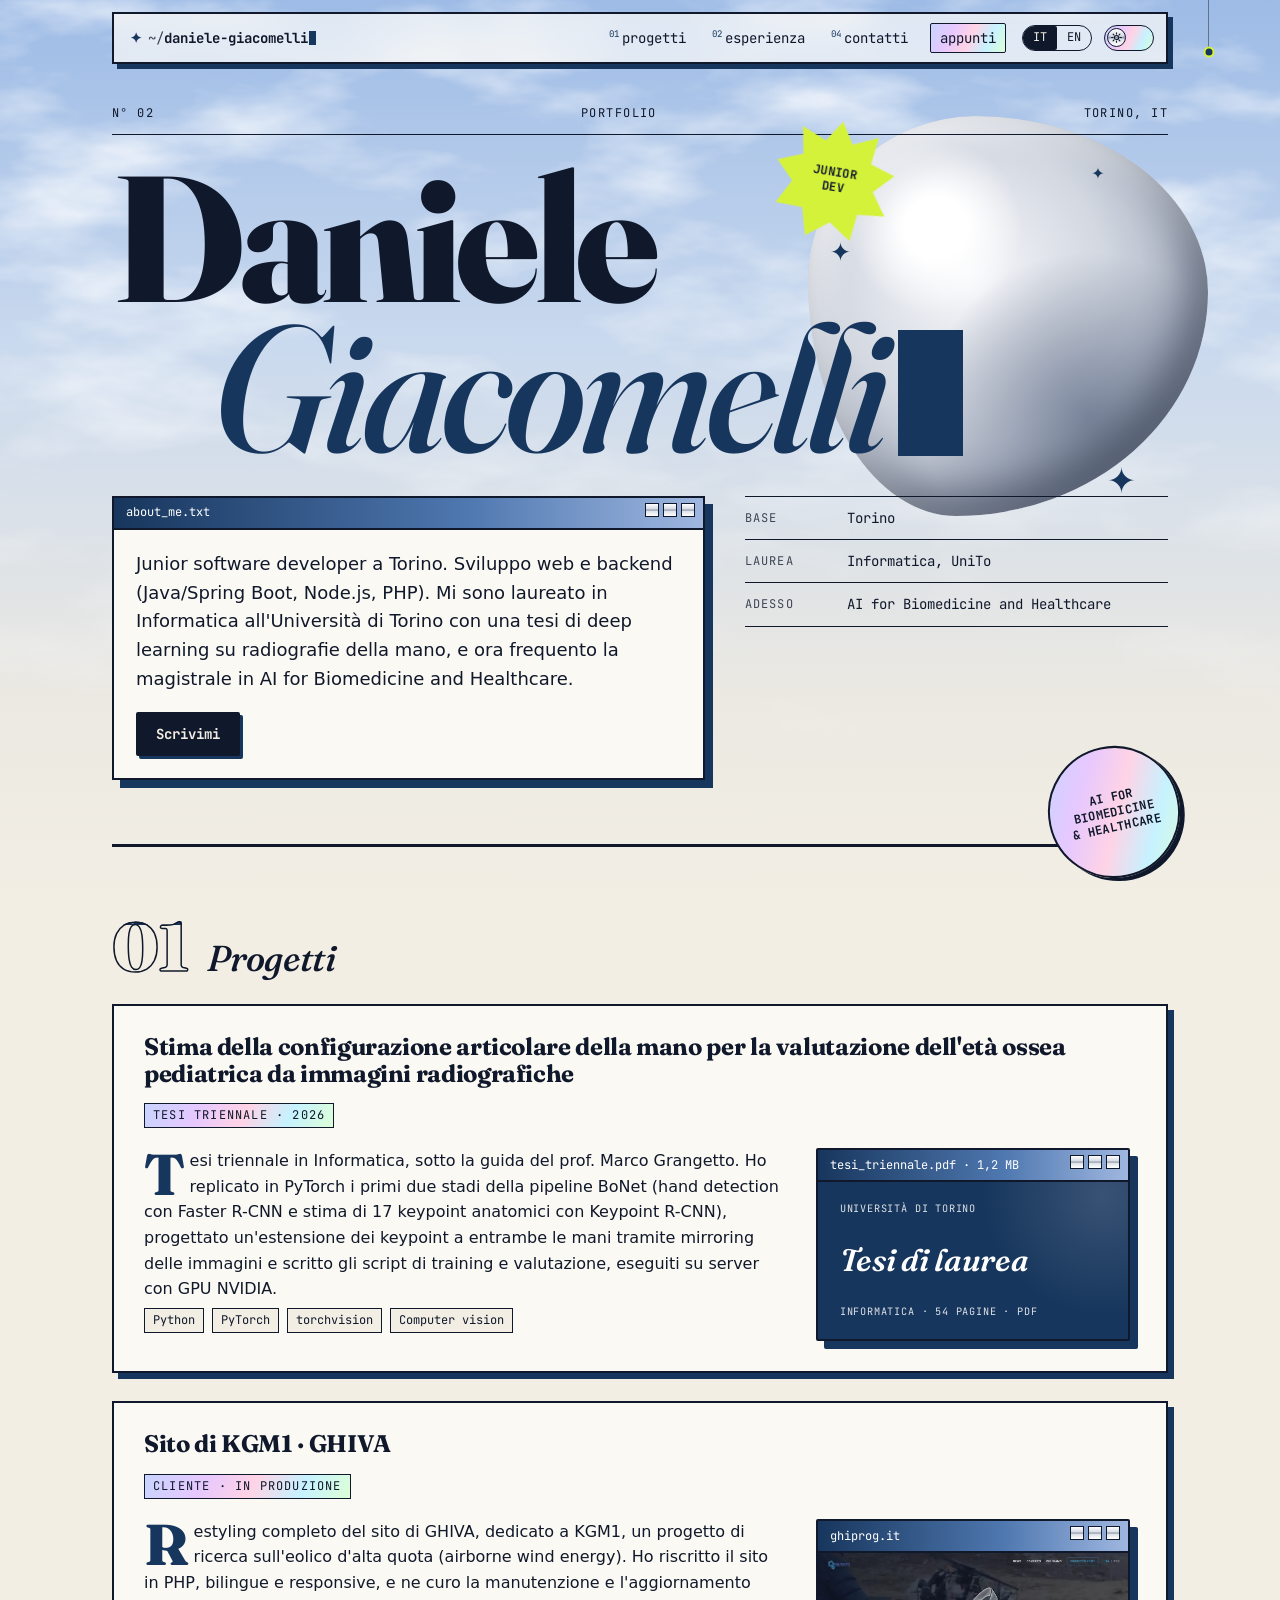
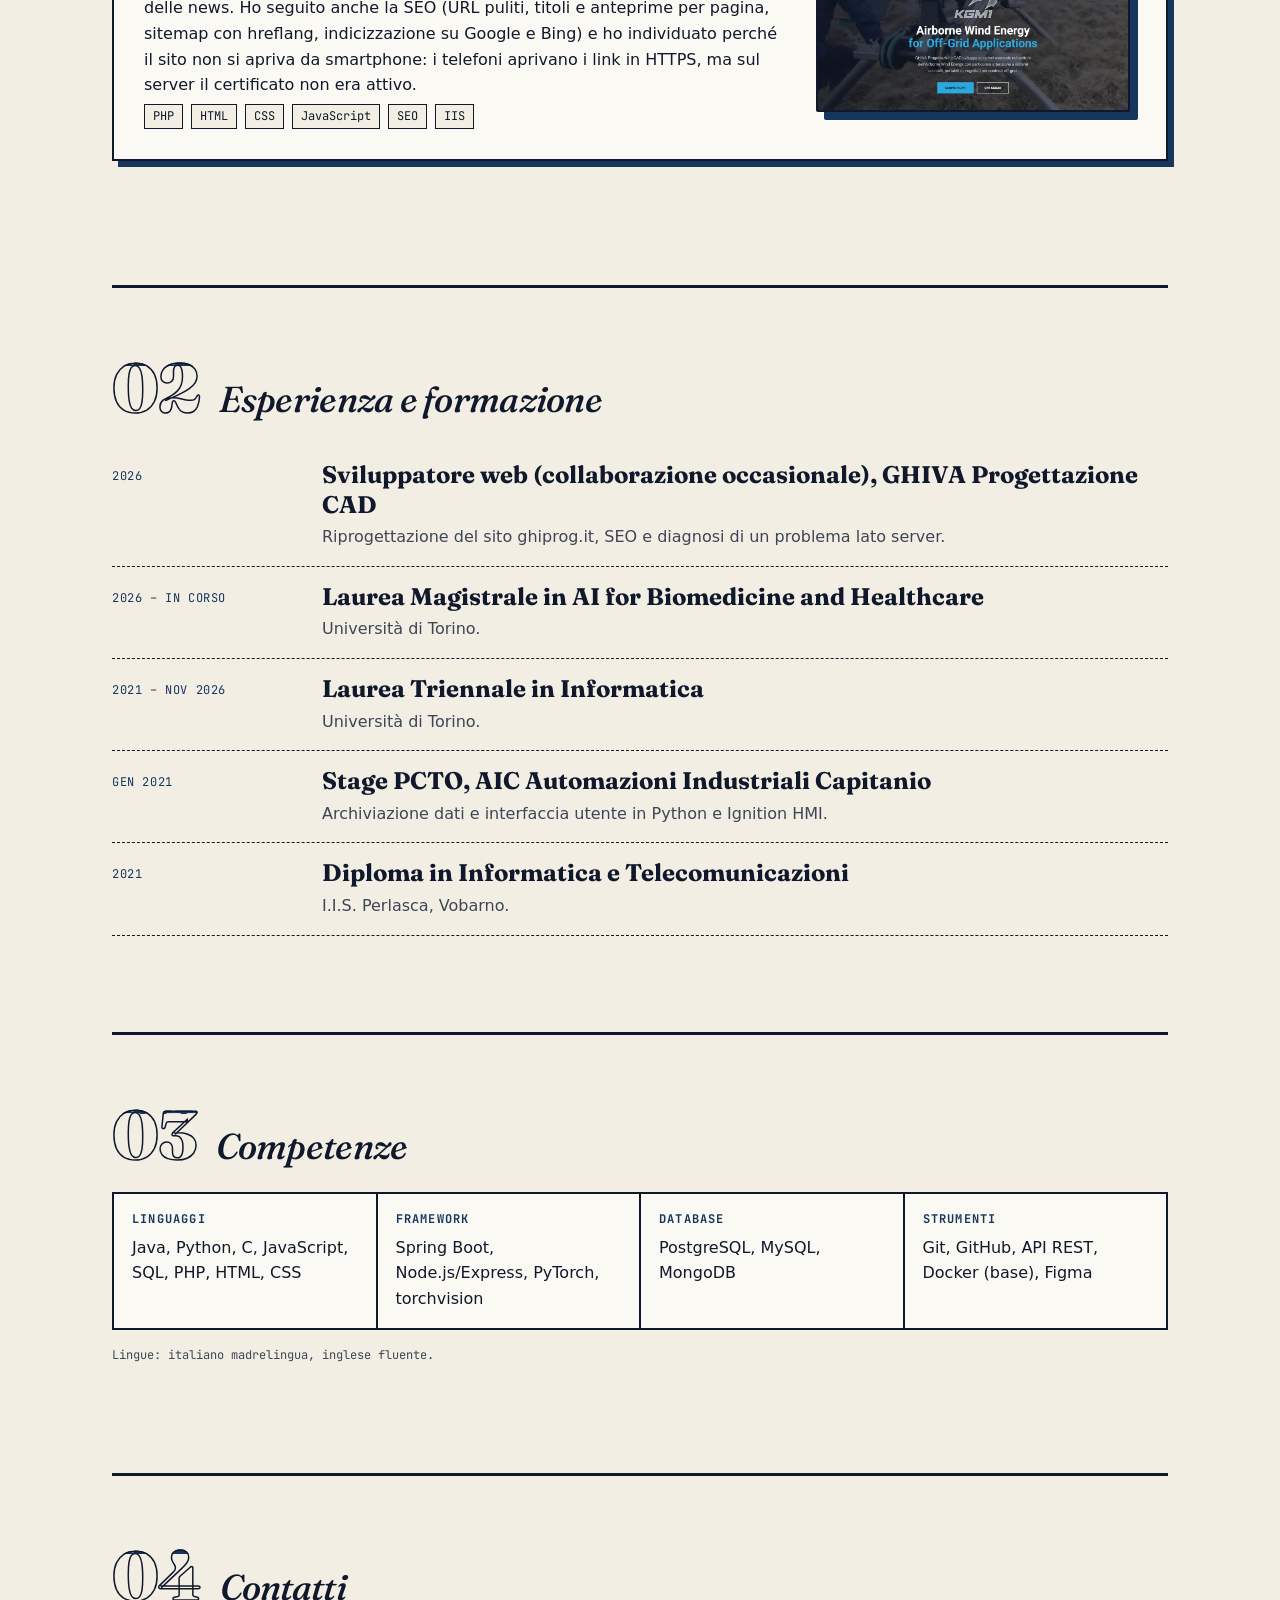
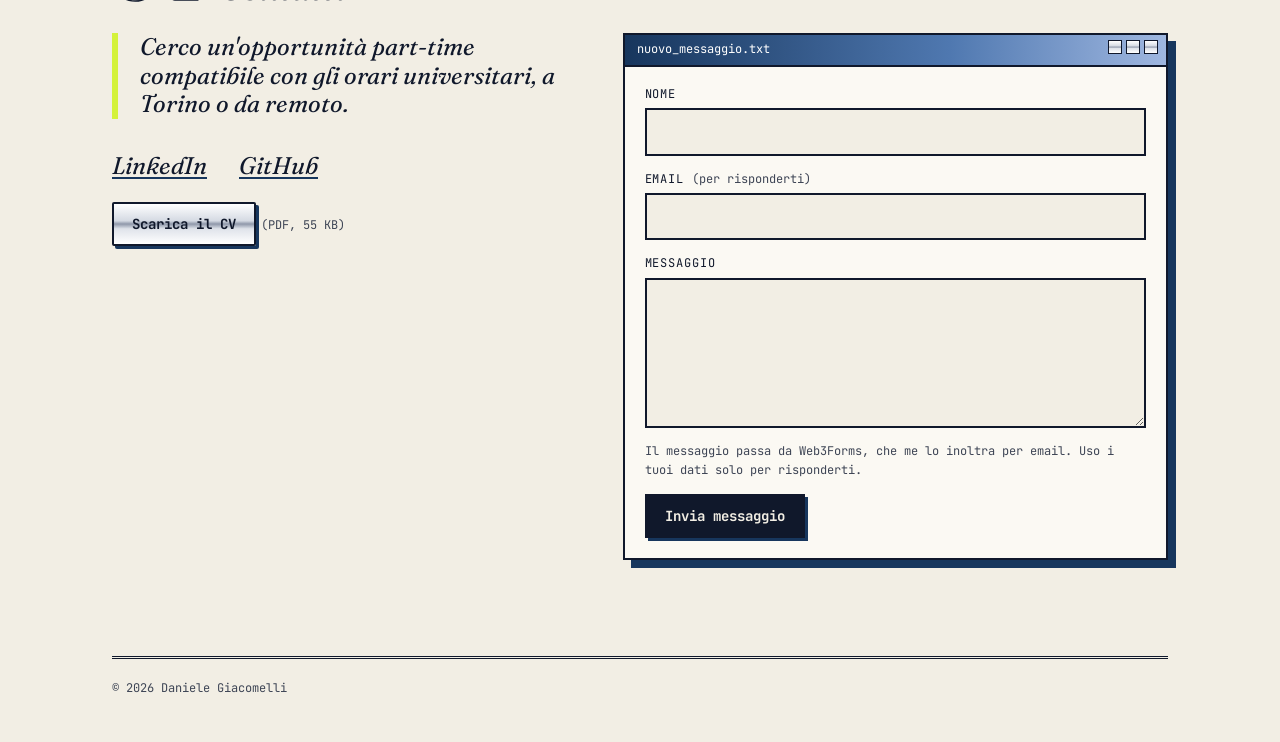
==== commit 8d949228: "Explain why each wrong answer is wrong, add memory hooks and links to the comparison sheet" ====
--- a/index.html
+++ b/index.html
@@ -6,7 +6,7 @@
   <title>Daniele Giacomelli</title>
   <meta name="description" content="Portfolio di Daniele Giacomelli: junior software developer a Torino, studente di AI for Biomedicine and Healthcare all'Università di Torino.">
   <meta name="color-scheme" content="light dark">
-  <script src="/theme.js?v=2026112413"></script>
+  <script src="/theme.js?v=2026112414"></script>
   <!-- Google Search Console ownership check -->
   <meta name="google-site-verification" content="Sz-fZYZvKG1hT5ex3x82Lrrq8qzTiOY3grnhByYHyf0">
   <link rel="canonical" href="https://daniele-giacomelli.github.io/">
@@ -31,7 +31,7 @@
   <link rel="preload" href="/fonts/JetBrainsMono.woff2" as="font" type="font/woff2" crossorigin>
   <link rel="preload" href="/fonts/Fraunces.woff2" as="font" type="font/woff2" crossorigin>
   <link rel="preload" href="/fonts/Fraunces-Italic.woff2" as="font" type="font/woff2" crossorigin>
-  <link rel="stylesheet" href="/style.css?v=2026112413">
+  <link rel="stylesheet" href="/style.css?v=2026112414">
 </head>
 <body>
   <a class="skip-link" href="#content">Vai al contenuto</a>
@@ -261,6 +261,6 @@
     </button>
   </div>
 
-  <script src="/script.js?v=2026112413"></script>
+  <script src="/script.js?v=2026112414"></script>
 </body>
 </html>
--- a/style.css
+++ b/style.css
@@ -1257,6 +1257,10 @@
 .tick:disabled { cursor: default; opacity: 0.6; }
 .quiz-why { margin: 12px 0 0; max-width: 68ch; font-size: 0.9375rem; }
 .quiz-why b { font-weight: 600; }
+.quiz-why-not { color: var(--ink); }
+.quiz-hook { margin: 12px 0 0; padding: 10px 14px; max-width: 68ch; font-size: 0.9375rem; background: var(--tint-soft); border-left: 3px solid var(--tint); }
+.quiz-hook b { font-weight: 600; }
+.quiz-see { margin: 10px 0 0; font-size: 0.875rem; }
 
 .notes .quiz-rev { border-bottom: 1px solid var(--rule); }
 .quiz-rev .quiz-why { margin-top: 6px; }
